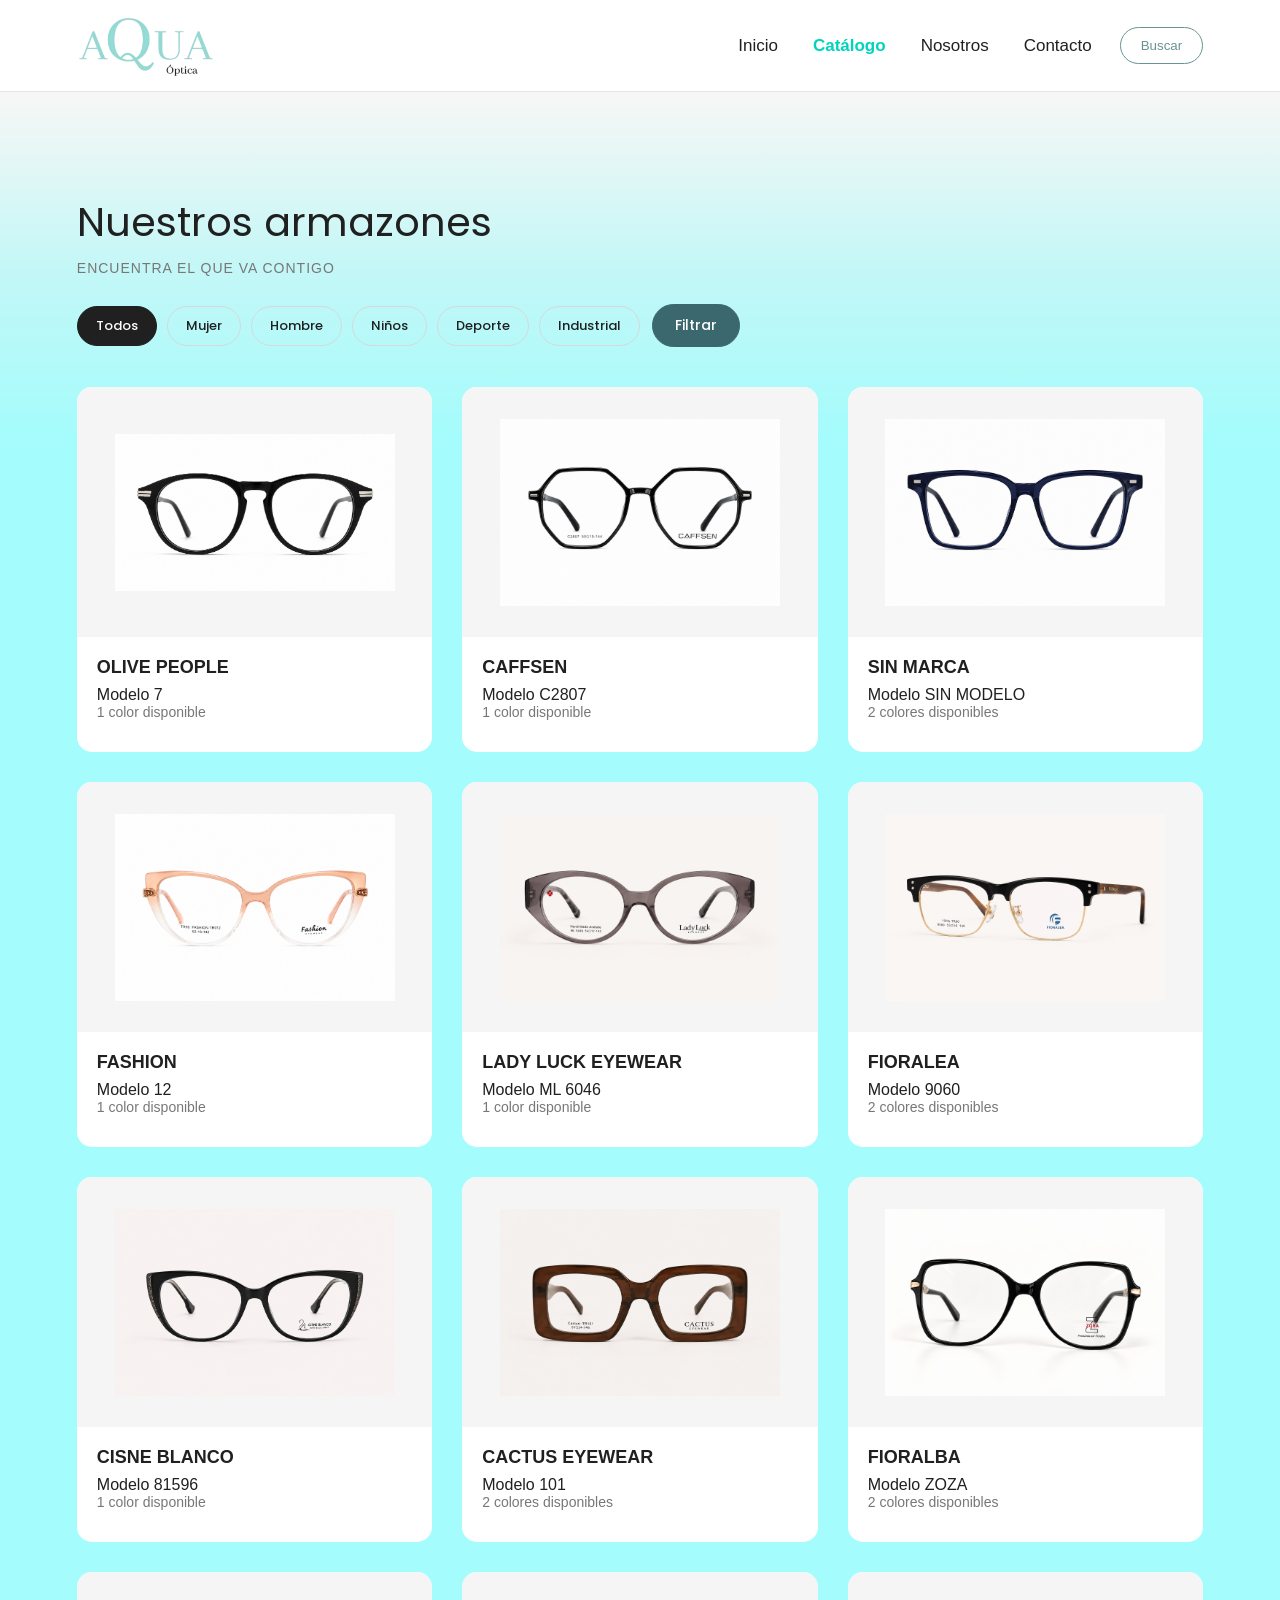
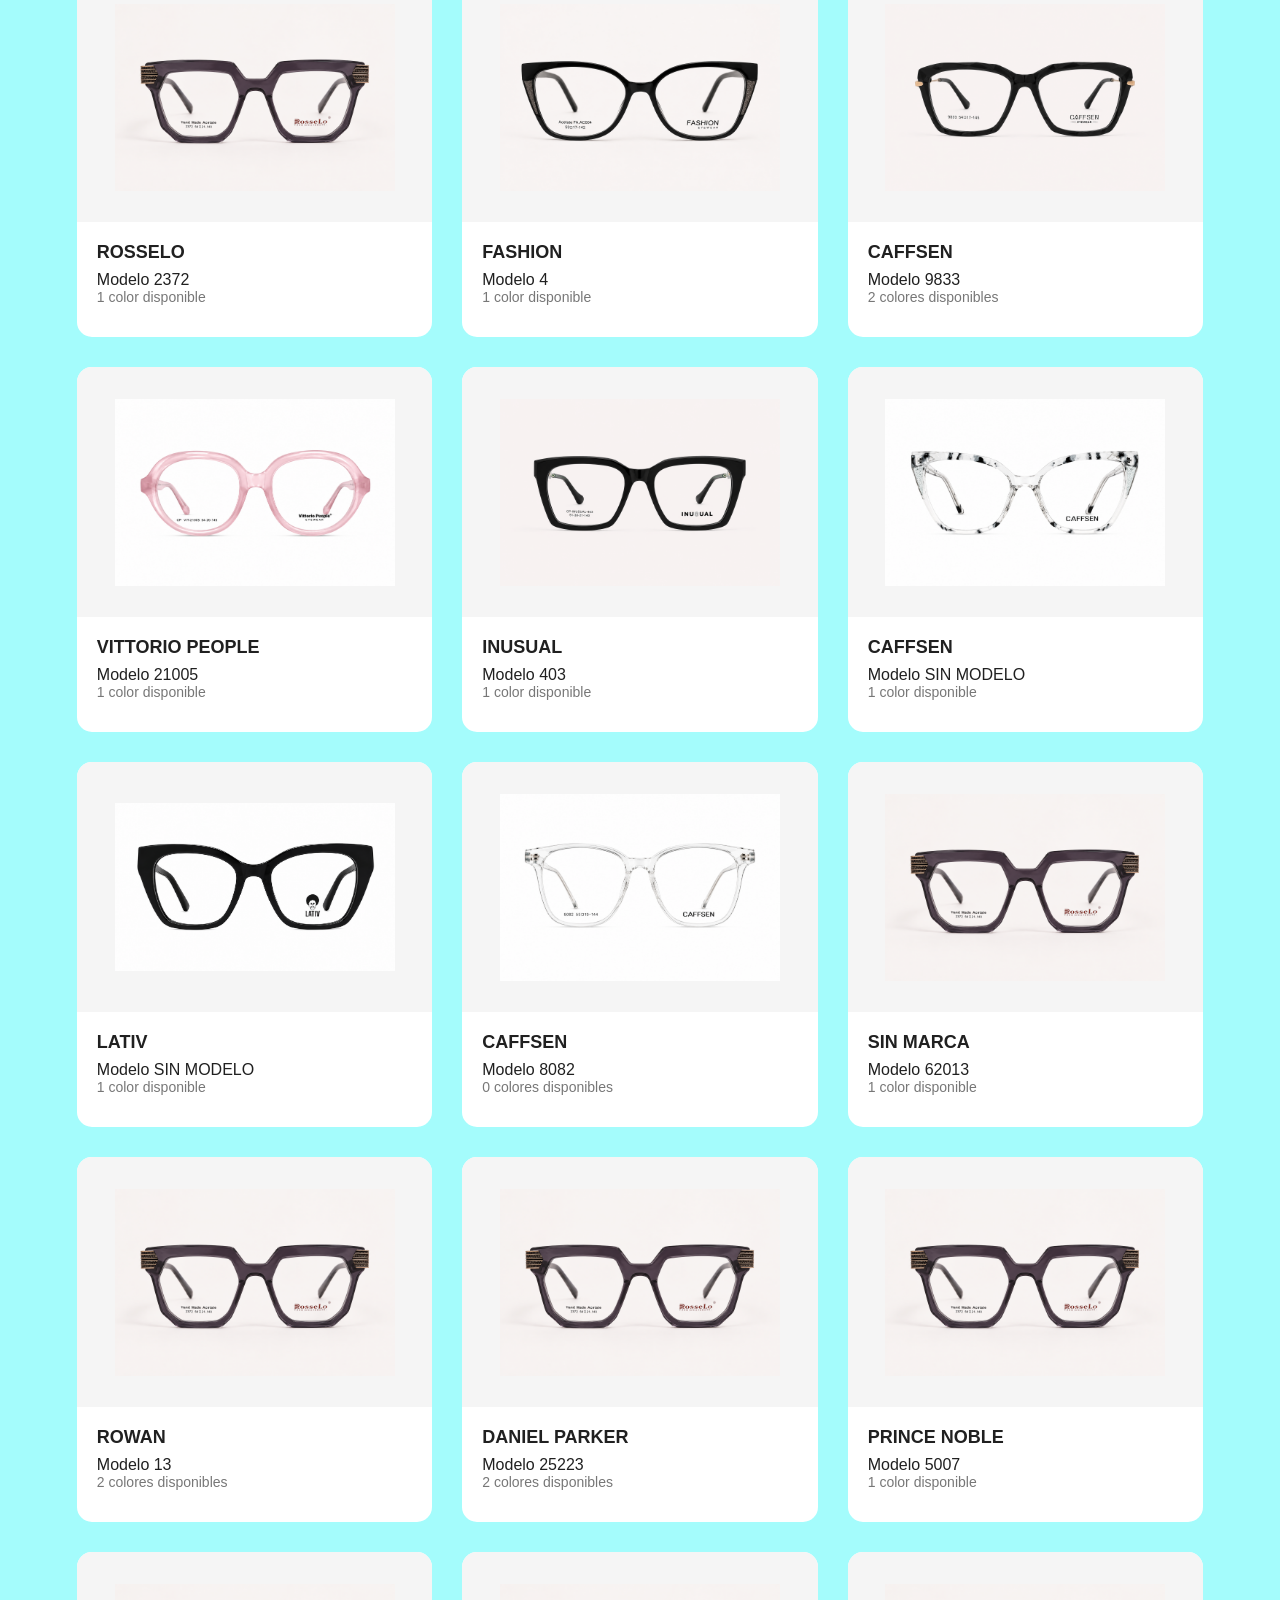
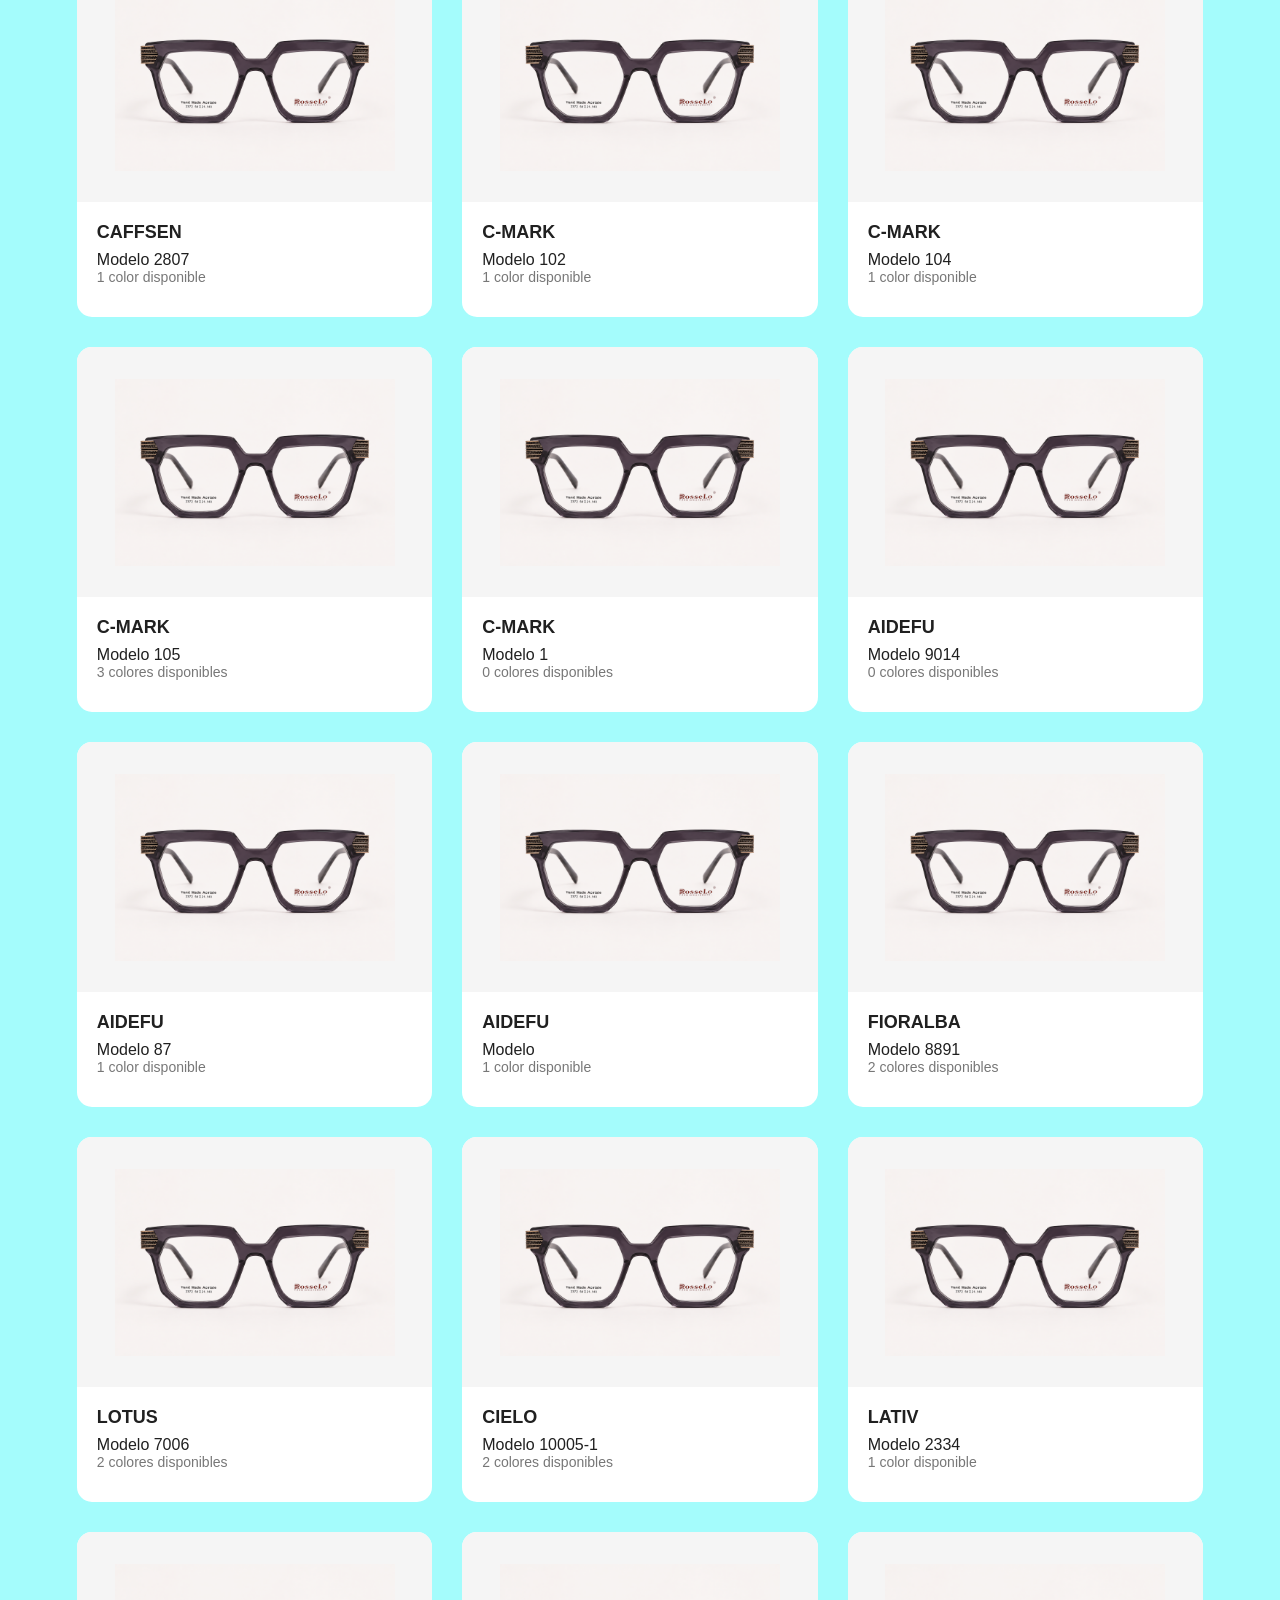
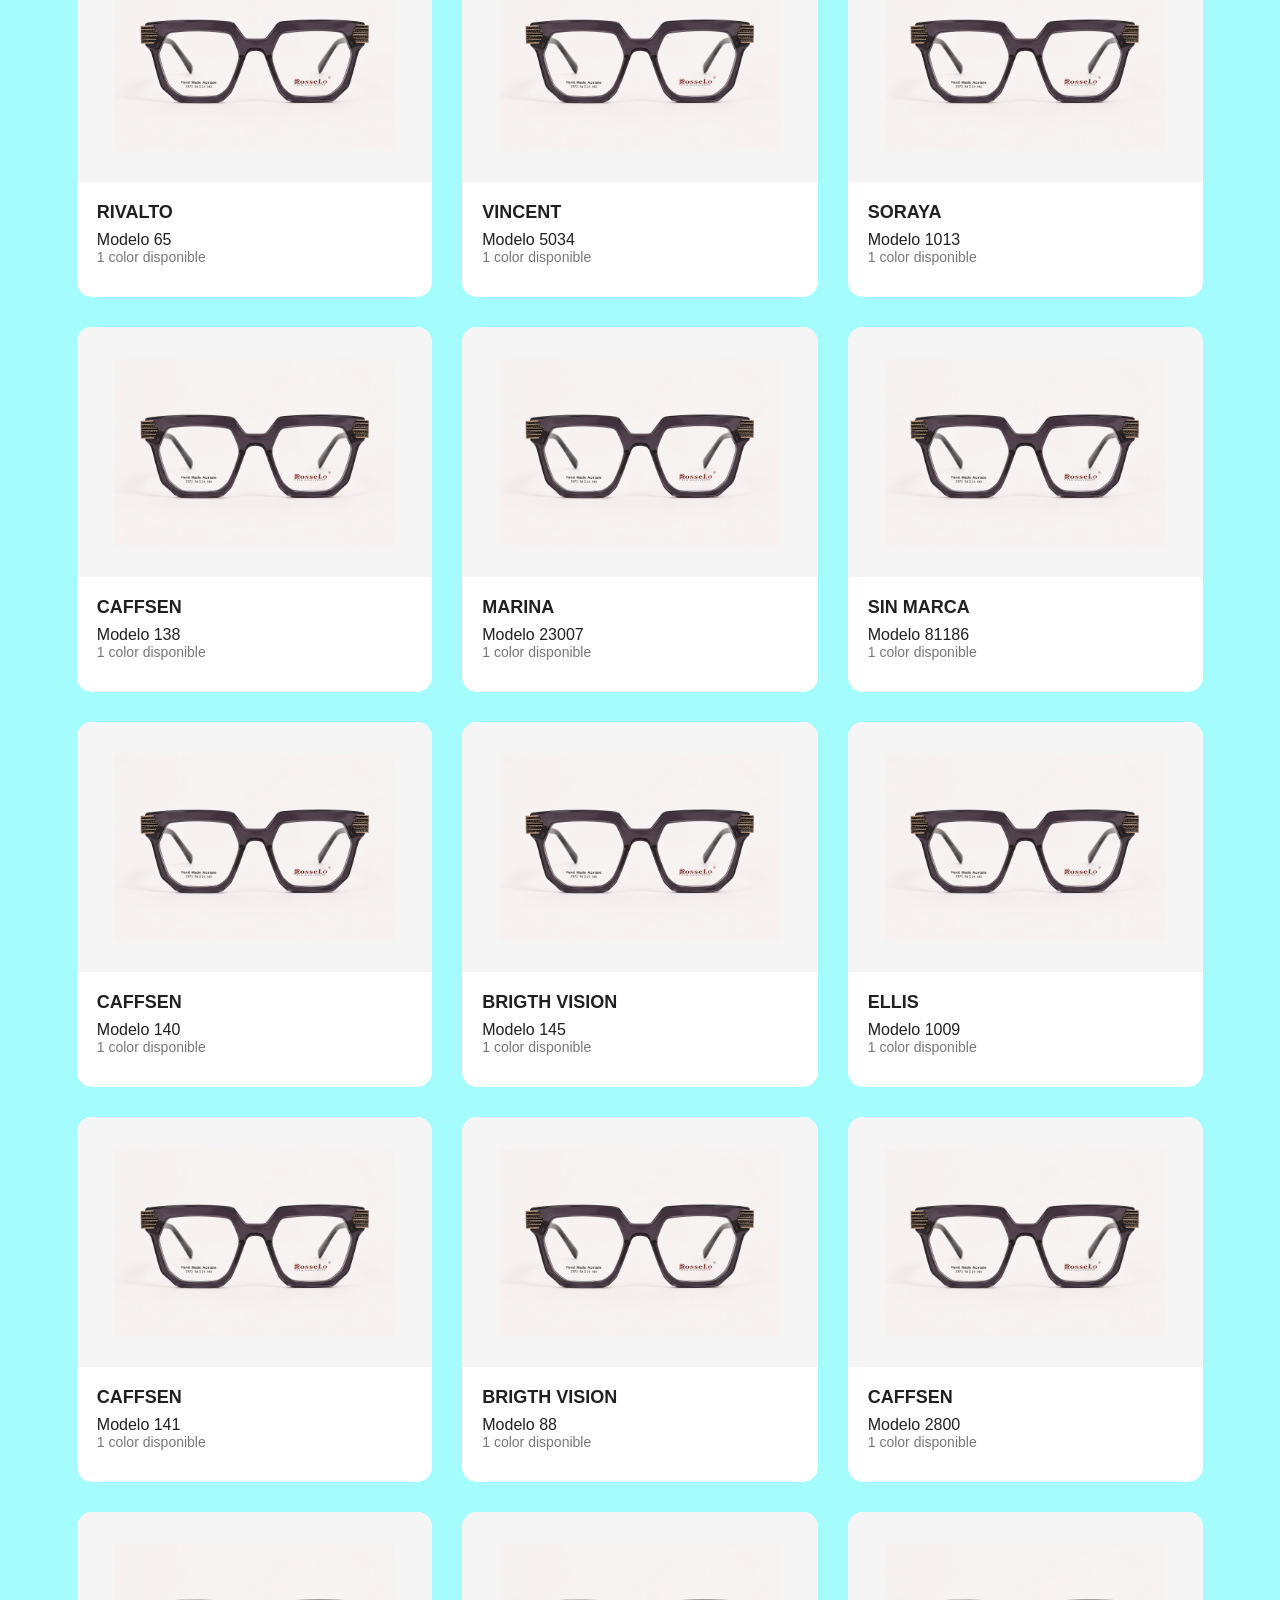
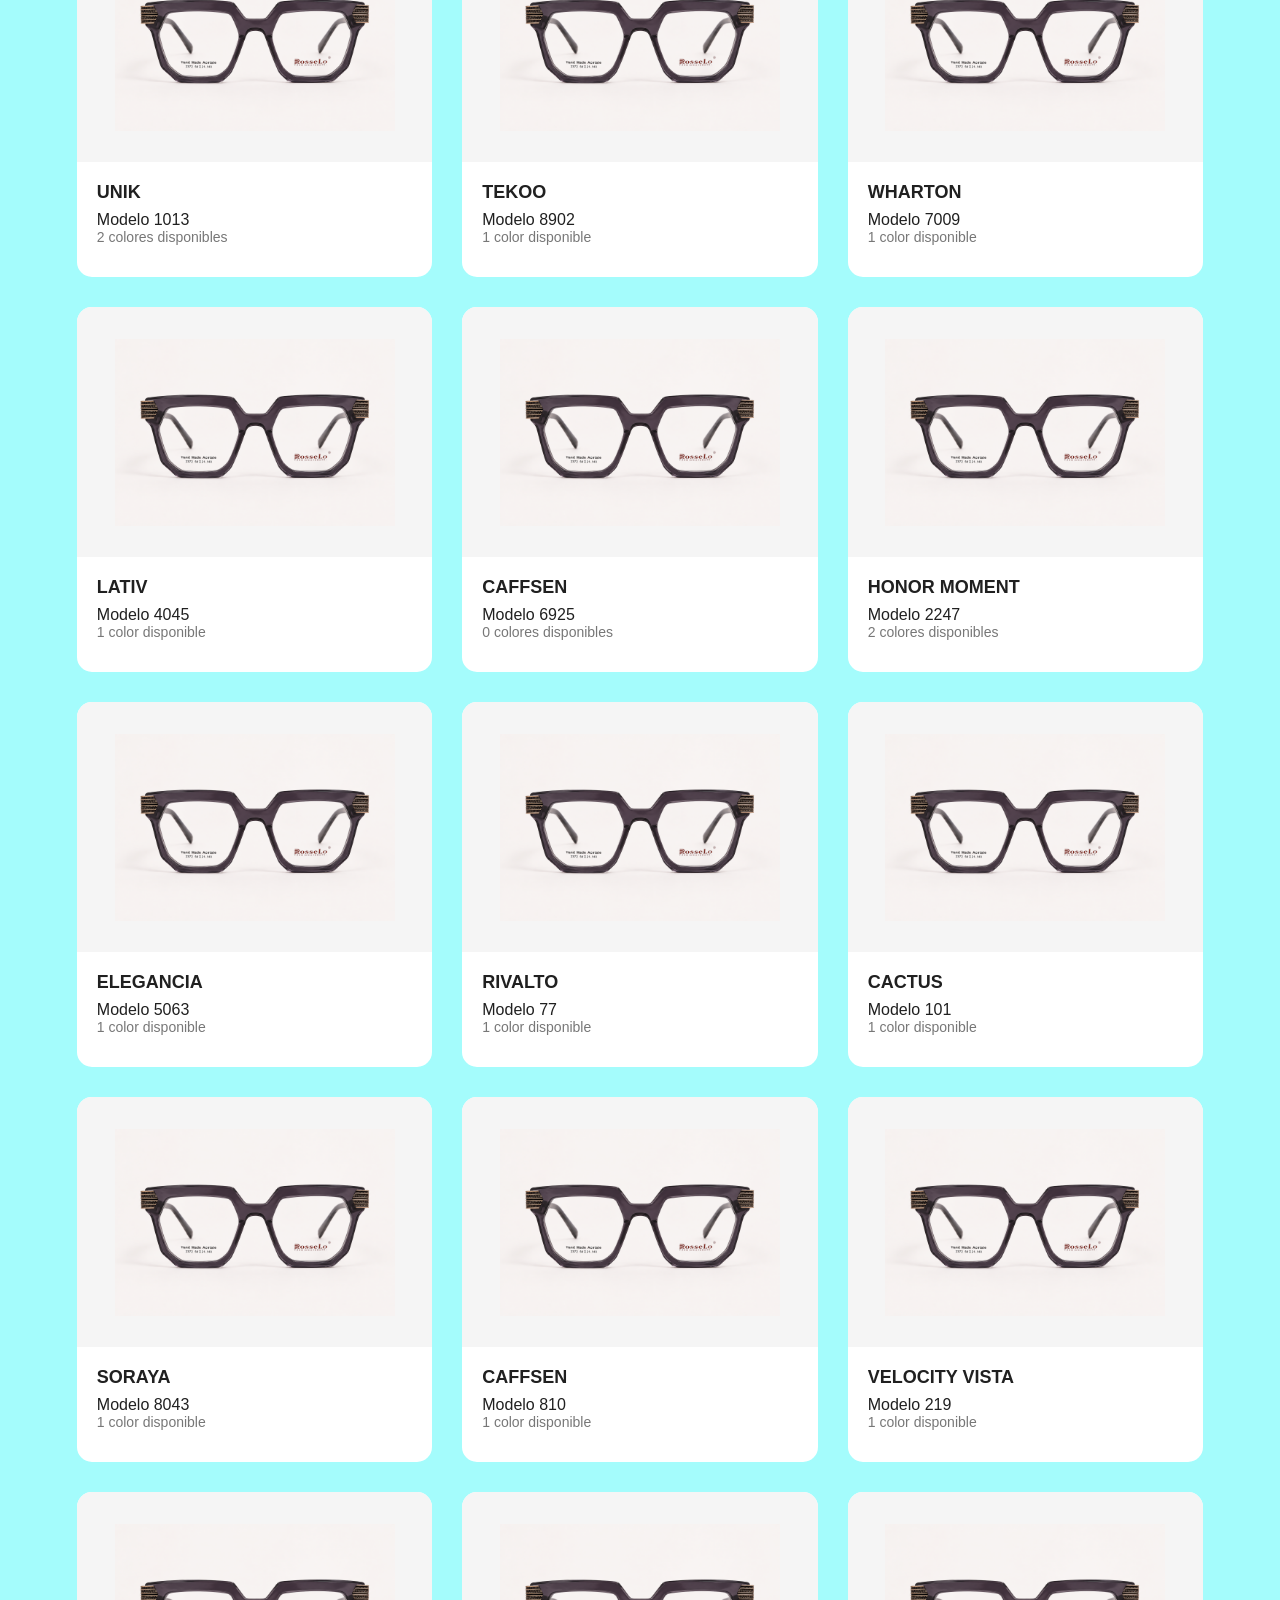
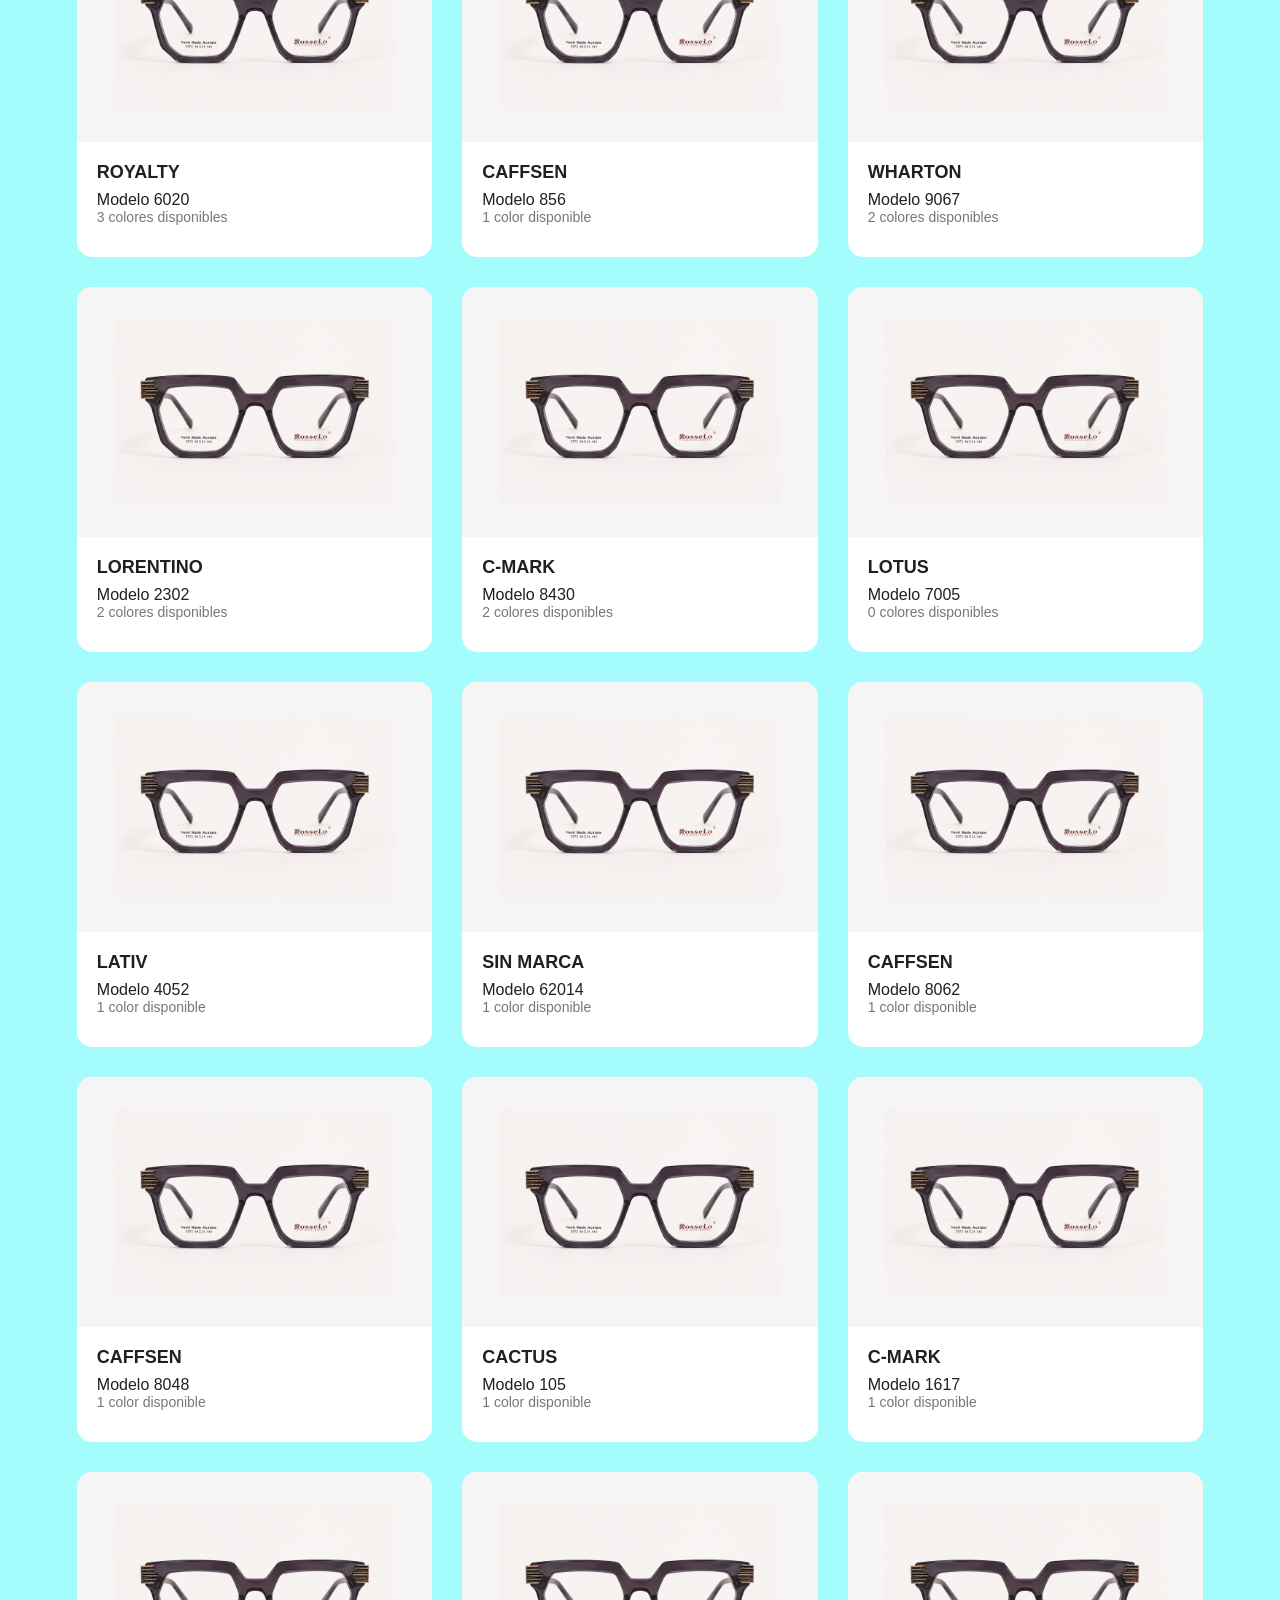
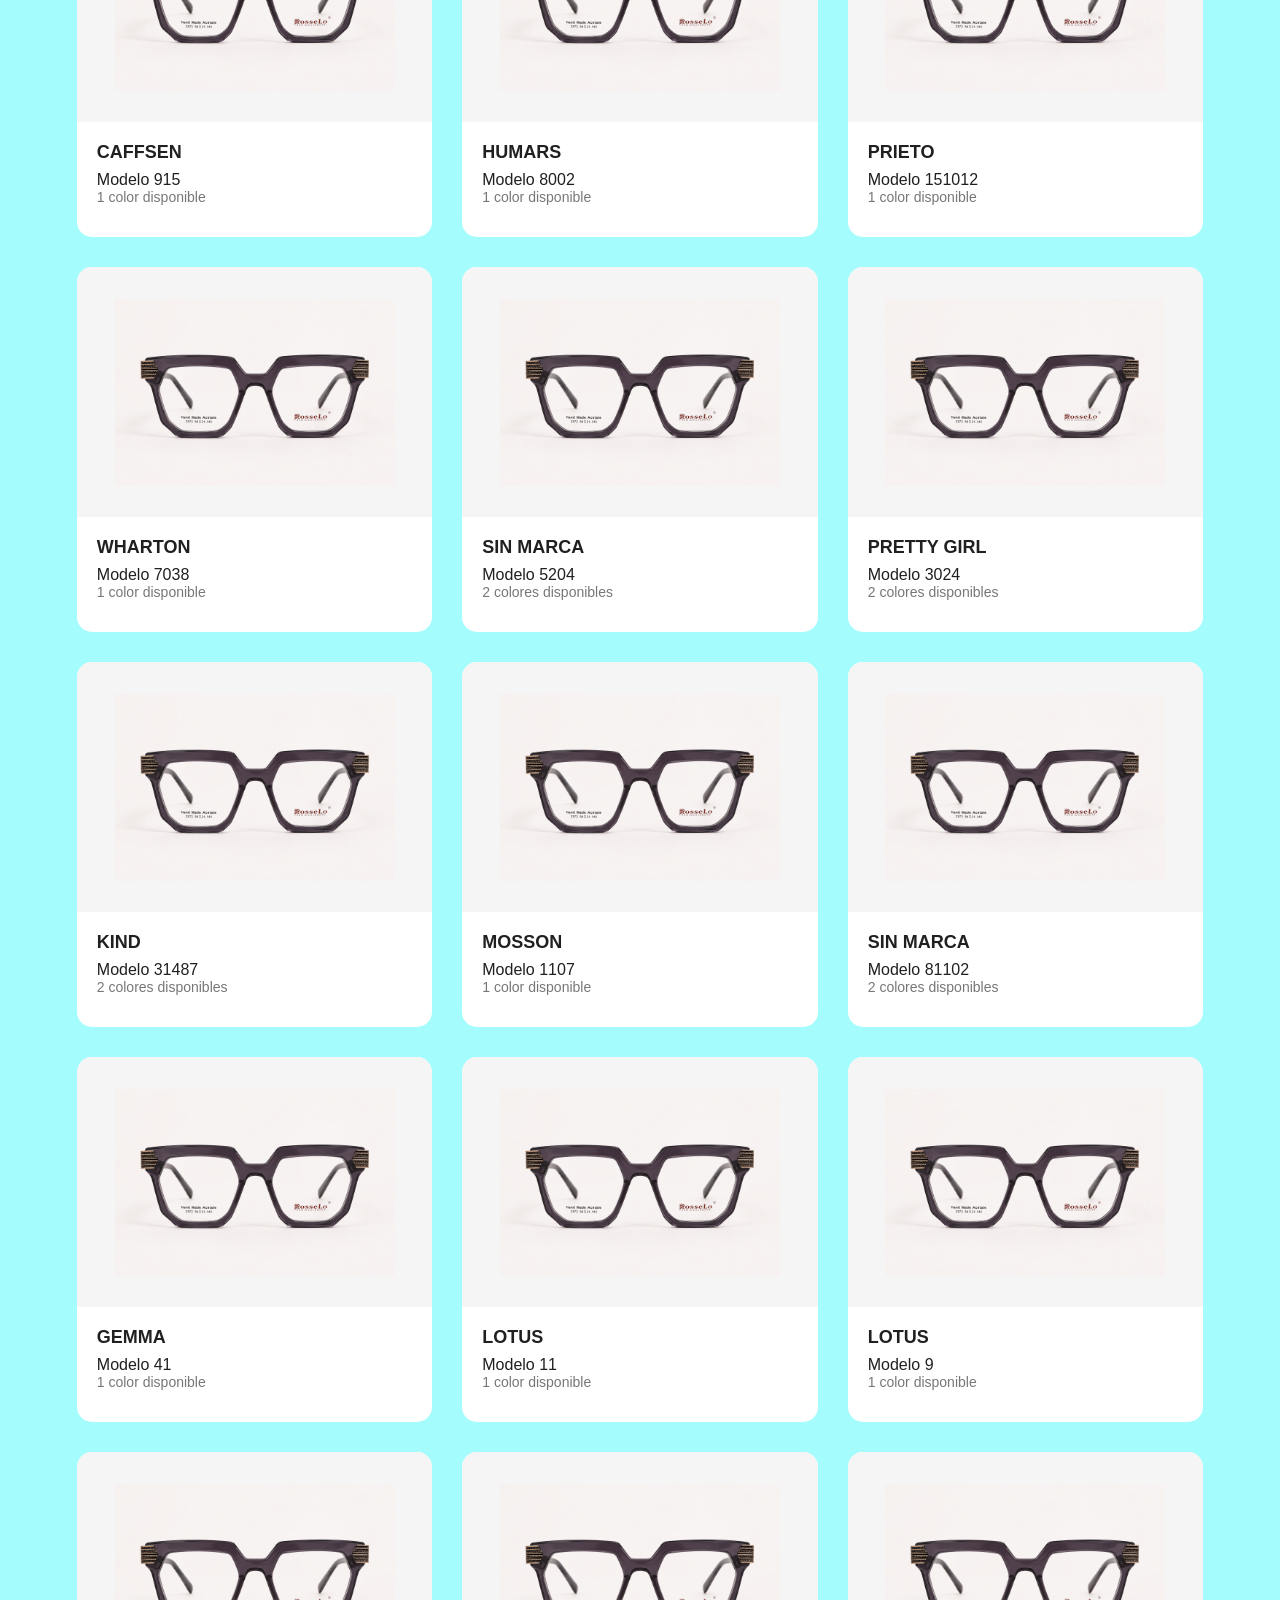
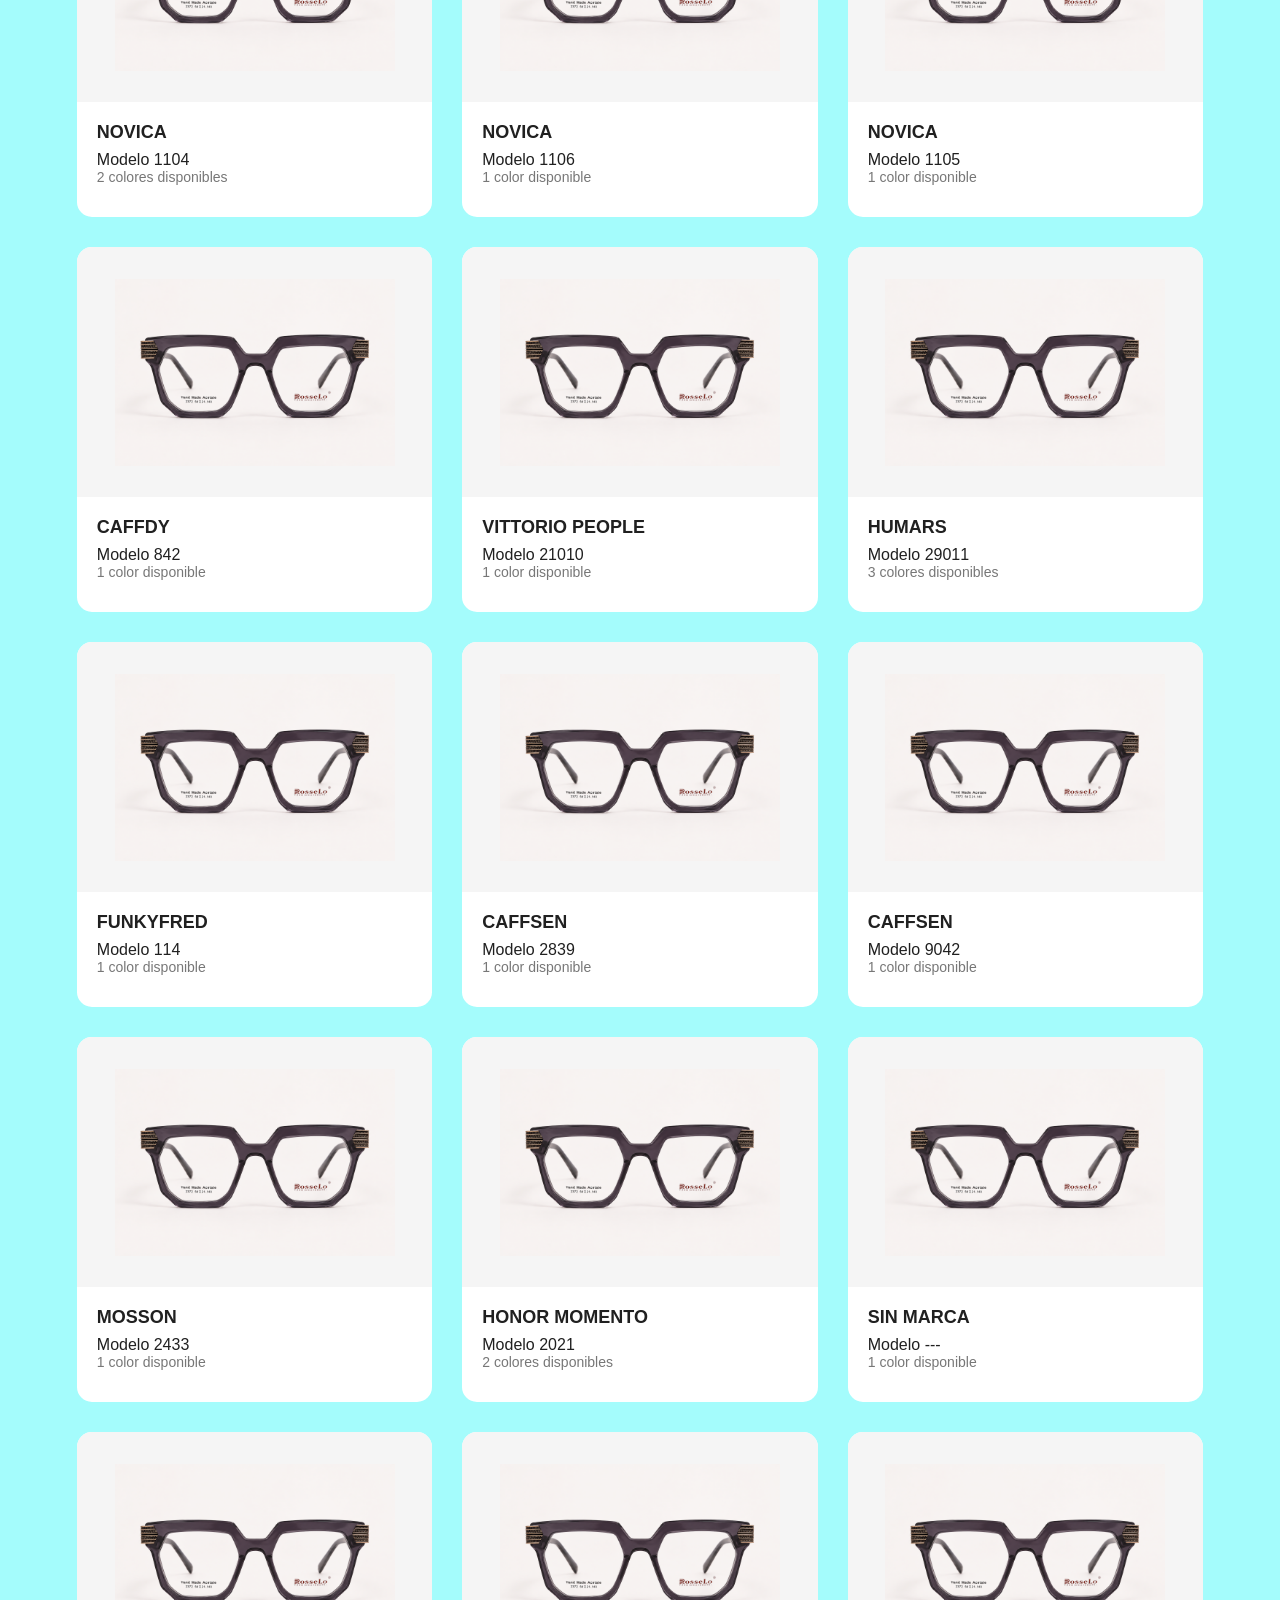
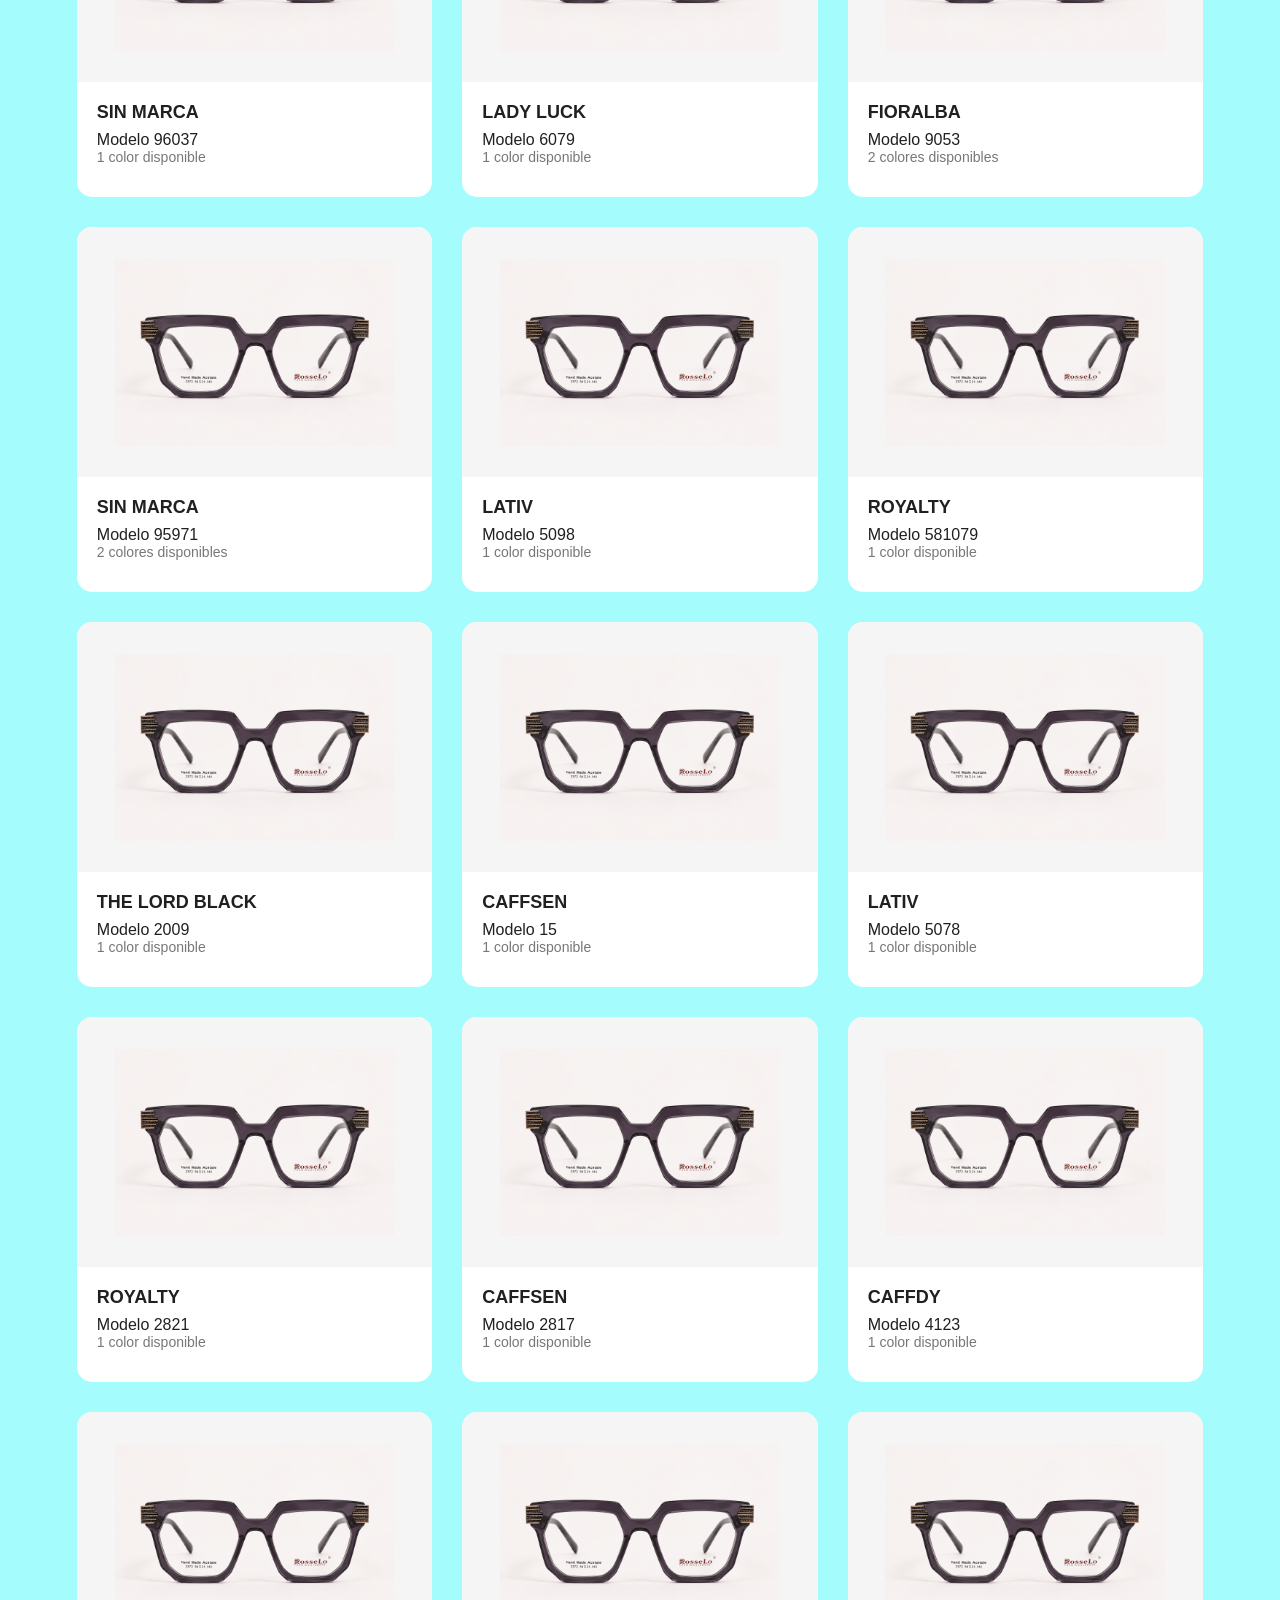
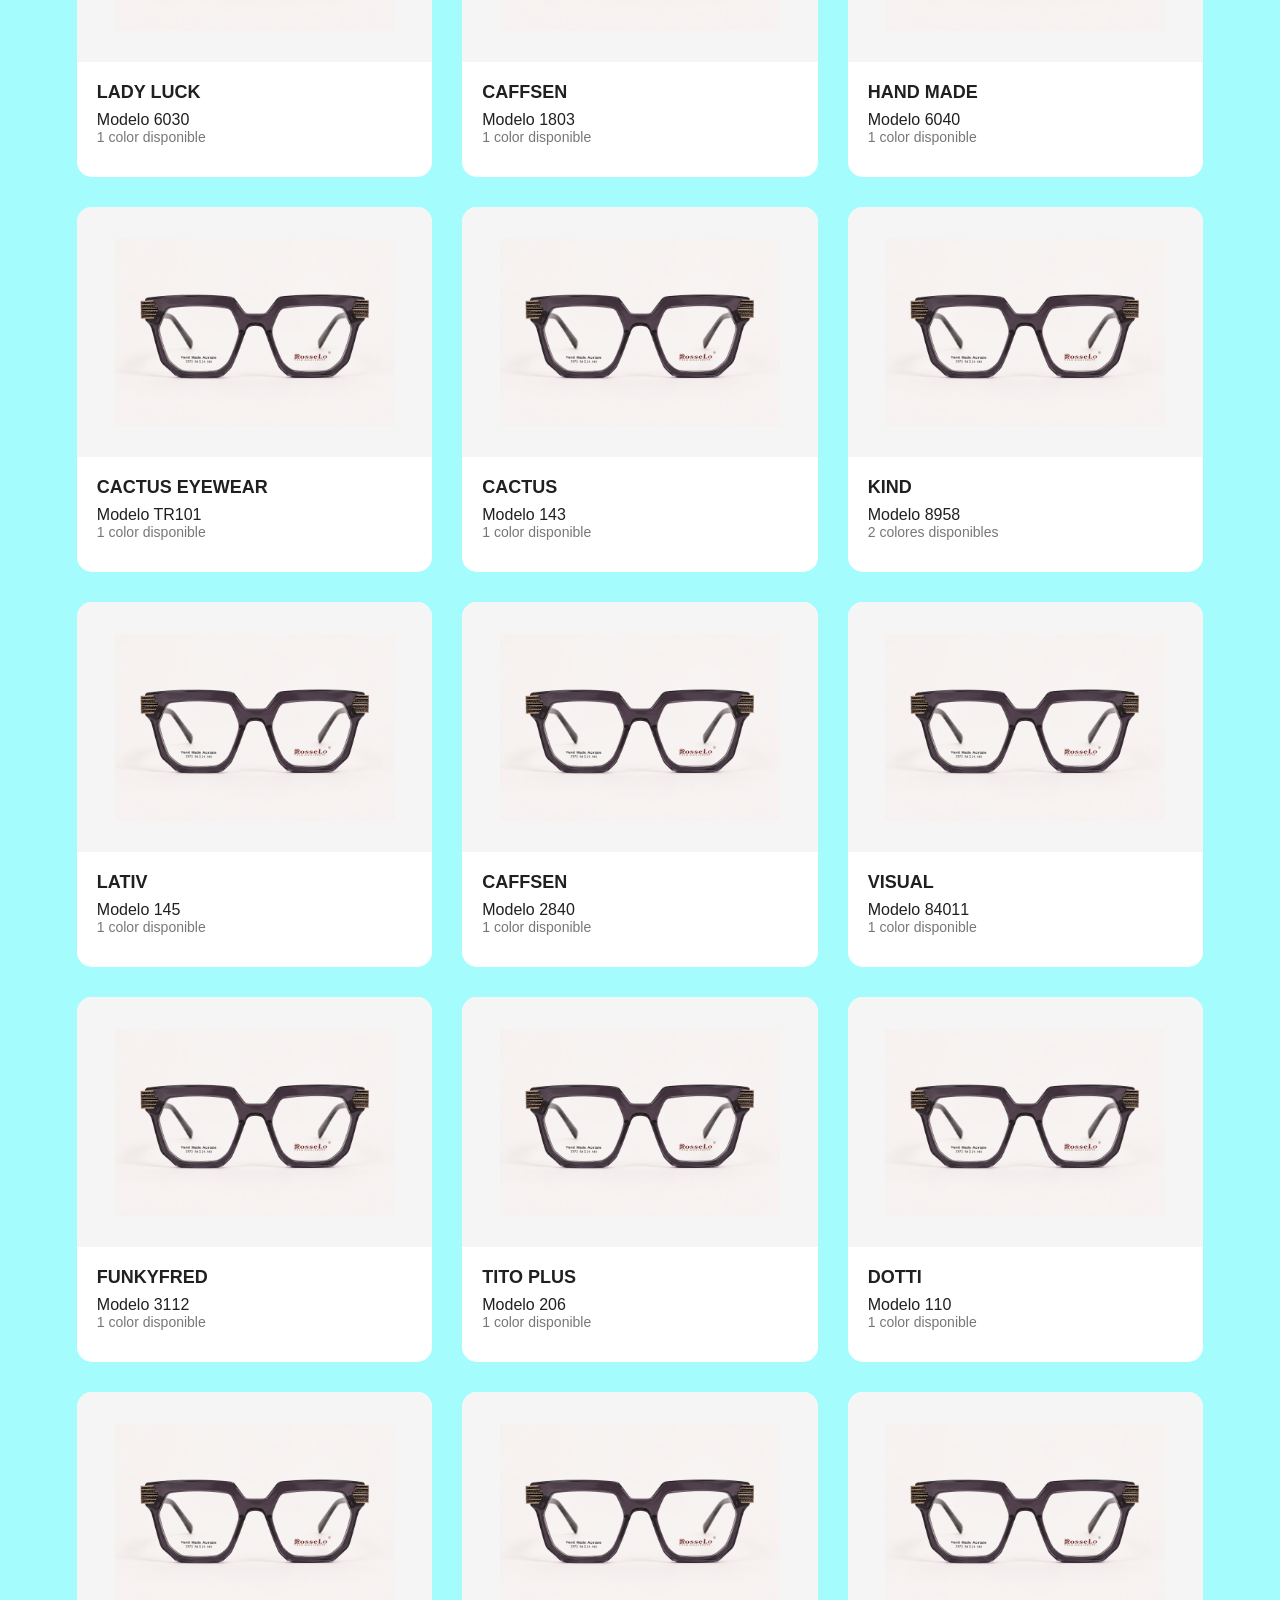
==== catalogo.html @ 6c9822d2 "Mejoras responsive del catálogo" ====
<!DOCTYPE html>
<html lang="es">

<head>
    <meta charset="UTF-8">
    <meta name="viewport" content="width=device-width, initial-scale=1.0">

    <title>Óptica Aqua</title>

    <!-- TIPOGRAFÍA POPPINS -->
    <link rel="preconnect" href="https://fonts.googleapis.com">
    <link rel="preconnect" href="https://fonts.gstatic.com" crossorigin>

    <link
        href="https://fonts.googleapis.com/css2?family=Poppins:wght@400;500;600;700&display=swap"
        rel="stylesheet"
    >

    <!-- ESTILOS -->
    <link rel="stylesheet" href="style.css/style.css">

</head>

<button id="volver-arriba" class="volver-arriba" aria-label="Volver arriba">
    <span class="flecha-chunky"></span>
</button>

<body data-pagina="catálogo">


    <!-- =========================
         ENCABEZADO
         ========================= -->

    <header class="encabezado">

        <div class="logo">
            <img src="imagenes/Aqua Logo.png" alt="Óptica Aqua">
        </div>

<nav class="menu">
    <a href="index.html">Inicio</a>
  <a href="catalogo.html" class="activo">Catálogo</a>
    <a href="index.html#nosotros">Nosotros</a>
    <a href="index.html#contacto">Contacto</a>
</nav>

        <div class="acciones">
            <button id="abrir-filtros">
                Buscar
            </button>
        </div>

    </header>


    <!-- =========================
         PANEL DE BÚSQUEDA
         ========================= -->

    <div class="panel-filtros" id="panel-filtros">

        <div class="filtros-contenido">

            <div class="filtros-encabezado">

                <h2>
                    Encuentra tus armazones
                </h2>

                <button id="cerrar-filtros">
                    ×
                </button>

            </div>


            <!-- BUSCADOR -->

            <input
                type="text"
                id="buscar-modelo"
                placeholder="Buscar marca, modelo o característica..."
            >


            <div class="filtros-opciones">


                <!-- MARCA -->

                <select id="filtro-marca">

                    <option value="">
                        Todas las marcas
                    </option>

                </select>


                <!-- MATERIAL -->

                <select id="filtro-material">

                    <option value="">
                        Todos los materiales
                    </option>

                    <option value="PASTA">
                        Pasta
                    </option>

                    <option value="METALICO">
                        Metálico
                    </option>

                    <option value="TITANIO">
                        Titanio
                    </option>

                </select>


                <!-- COLOR -->

                <select id="filtro-color">

                    <option value="">
                        Todos los colores
                    </option>

                    <option value="NEGRO">Negro</option>
                    <option value="CAREY">Carey</option>
                    <option value="TRANSPARENTE">Transparente</option>
                    <option value="VINO">Vino</option>
                    <option value="ROJO">Rojo</option>
                    <option value="AZUL">Azul</option>
                    <option value="DORADO">Dorado</option>
                    <option value="GRIS">Gris</option>
                    <option value="VERDE">Verde</option>
                    <option value="MORADO">Morado</option>
                    <option value="CAFE">Café</option>
                    <option value="PLATA">Plata</option>
                    <option value="NARANJA">Naranja</option>
                    <option value="BLANCO">Blanco</option>

                </select>


                <!-- PRECIO -->

                <select id="filtro-precio">

                    <option value="">
                        Cualquier precio
                    </option>

                    <option value="500">
                        Hasta $500
                    </option>

                    <option value="800">
                        Hasta $800
                    </option>

                    <option value="1000">
                        Hasta $1,000
                    </option>

                    <option value="1500">
                        Hasta $1,500
                    </option>

                    <option value="2000">
                        Hasta $2,000
                    </option>

                </select>

            </div>

<button id="aplicar-filtros">
    Ver resultados
</button>
            <button id="limpiar-filtros">
                Limpiar filtros
            </button>

        </div>

    </div>


    <!-- =========================
         CONTENIDO PRINCIPAL
         ========================= -->

    <main>

        <!-- =========================
             CATÁLOGO
             ========================= -->

        <section
            id="catalogo"
            class="seccion-catalogo"
        >

            <div class="cabecera-catalogo">

    <div class="titulo-seccion">

        <h2>
            Nuestros armazones
        </h2>

        <p class="subtitulo">
            ENCUENTRA EL QUE VA CONTIGO
        </p>

    </div>

</div>

<div class="barra-catalogo">

    <div class="categorias-catalogo">

        <button class="categoria activa" data-categoria="TODOS">Todos</button>
        <button class="categoria" data-categoria="MUJER">Mujer</button>
        <button class="categoria" data-categoria="HOMBRE">Hombre</button>
        <button class="categoria" data-categoria="NIÑOS">Niños</button>
        <button class="categoria" data-categoria="DEPORTE">Deporte</button>
        <button class="categoria" data-categoria="INDUSTRIAL">Industrial</button>

    </div>

    <button id="abrir-filtros-catalogo">
        Filtrar
    </button>

</div>


            <!--
                JavaScript coloca aquí
                automáticamente las tarjetas.
            -->

            <div class="productos"></div>


        </section>


    </main>


    <!-- =========================
         PIE DE PÁGINA
         ========================= -->

    <footer id="contacto">

        <p>
            Óptica AQUA
        </p>

        <p>
            Encuentra tu estilo. Ve diferente.
        </p>

    </footer>


    <!-- JAVASCRIPT -->

<<script src="script.js/inventario.js"></script>
<script src="script.js/script.js"></script>

</body>

</html>
---- style.css/style.css ----
/* CONFIGURACIÓN GENERAL */

* {
    margin: 0;
    padding: 0;
    box-sizing: border-box;
}

body {
    font-family: Arial, sans-serif;
    background-color: #f7f7f5;
    color: #202020;
}


/* ENCABEZADO */

.encabezado {
    display: flex;
    justify-content: space-between;
    align-items: center;
    padding: 14px 6%;
    background-color: white;
    border-bottom: 1px solid #e5e5e5;

    position: sticky;
    top: 0;
    z-index: 1000;
    width: 100%;
}

.logo {
    font-size: 22px;
    font-weight: bold;
    letter-spacing: 2px;
}

.logo span {
    font-weight: normal;
}

.menu {
    display: flex;
    gap: 35px;
}

.menu a {
    text-decoration: none;
    color: #202020;
   font-size: 17px;
}

/* HEADER DE CATÁLOGO */

body[data-pagina="catálogo"] .menu {
    margin-left: auto;
}

body[data-pagina="catálogo"] .acciones {
    margin-left: 28px;
}
/* Cuando pasas el cursor */
.menu a:hover {
    color: #00d4bb;
    font-weight: bold;
}
.menu a.activo {
    color: #00d4bb;
    font-weight: 600;
}

.acciones button {
    background: none;
    border: 1px solid #6a9492;
    color: #6a9492;
    padding: 10px 20px;
    cursor: pointer;
    border-radius: 50px;
}


/* PORTADA */

.hero {
    display: grid;
    grid-template-columns: 380px minmax(0, 1fr);
    align-items: center;
    gap: 50px;

    width: 100%;
    max-width: 1400px;
    margin: 0 auto;
    padding: 60px 6%;
}

.hero-texto {
    width: 100%;
}

.subtitulo {
    font-size: 14px;
    letter-spacing: 1px;
    margin-bottom: 0;
    color: #777;
}

.hero h1 {
    font-family: 'Poppins', sans-serif;
    font-size: 52px;
    line-height: 1.05;
    font-weight: 600;
    margin-bottom: 25px;
}
.titulo-marino {
    color: #101a20;
}

.titulo-azul {
    color: #00b69e;
}

.hero p {
    font-size: 16px;
    line-height: 1.6;
    color: #666;
    margin-bottom: 30px;
}

.boton {
    display: inline-block;
    padding: 15px 30px;
    background-color: #202020;
    color: white;
    text-decoration: none;
    font-size: 14px;
    border-radius: 50px;

    transition: transform 0.25s ease, box-shadow 0.25s ease;
}
.boton:hover {
    transform: translateY(-4px);
    box-shadow: 0 8px 18px rgba(0, 0, 0, 0.15);
}


/* IMAGEN DE PORTADA */

.hero-imagen {
    width: 100%;
    height: 420px;
    overflow: hidden;
}

.hero-imagen img {
    width: 100%;
    height: 100%;
    display: block;
    object-fit: cover;
    object-position: center;
}

  /* CATÁLOGO */

.titulo-seccion {
    margin-bottom: 28px;
}

.titulo-seccion h2 {
    font-size: 40px;
    font-weight: 400;
    margin-bottom: 8px;
    font-family: 'Poppins', sans-serif;
}

.productos {
    display: grid;
    grid-template-columns: repeat(3, 1fr);
    gap: 30px;
    margin-top: 40px;
}

.tarjeta-producto {
    background-color: #ffffff;
    border-radius: 15px;
    overflow: hidden;
    transition: 0.3s ease;
    cursor: pointer;
}

.producto-imagen {
    background-color: #f5f5f5;
    padding: 30px;
    height: 250px;
    display: flex;
    align-items: center;
    justify-content: center;
}

.producto-imagen img {
    width: 100%;
    max-width: 280px;
    height: auto;
}

.producto-info {
    padding: 20px;
}

.producto-info h3 {
    margin: 0 0 8px;
    font-size: 18px;
}

.tipo {
    color: #777777;
    font-size: 14px;
    margin: 0 0 12px;
}

.precio {
    font-size: 17px;
    font-weight: bold;
    margin: 0;
}

.tarjeta-producto:hover {
    transform: translateY(-6px);
    box-shadow: 0 12px 30px rgba(0, 0, 0, 0.10);
}
.hero {
    /* todo lo que ya tienes aquí */
    position: relative;
}

/* CATÁLOGO DENTRO DE INICIO */
body[data-pagina="inicio"] .seccion-catalogo {
    padding: 100px 6%;

    background: linear-gradient(
        to bottom,
        #f7f7f5 0%,
        #c3f7f7 8%,
        #9cf3f3 18%,
        #9cf3f3 78%,
        #d8f8f5 92%,
        #f7f7f5 100%
    );
}


/* PÁGINA COMPLETA DE CATÁLOGO */
body[data-pagina="catálogo"] .seccion-catalogo {
    padding: 100px 6%;

    background: linear-gradient(
        to bottom,
        #f7f7f5 0px,
        #c3f7f7 180px,
        #a4fcfc 350px,
        #a4fcfc 100%
    );
}


/* PIE DE PÁGINA */

footer {
    padding: 50px 6%;
    background-color: #202020;
    color: white;
}

.logo img {
    width: 140px;
    height: auto;
    display: block;
}


/* =========================
   VERSIÓN CELULAR
   ========================= */

@media (max-width: 768px) {

    .encabezado {
    padding: 10px 5% 14px;
    flex-wrap: wrap;
    gap: 10px;
}

   .logo img {
    width: 100px;
}

    .menu {
    order: 3;
    width: 100%;
    justify-content: center;
    gap: 16px;
    margin-top: -6px;
}

    .menu a {
        font-size: 13px;
    }

    .hero {
        grid-template-columns: 1fr;
        padding: 50px 6%;
        gap: 35px;
    }

    .hero-texto {
        width: 100%;
    }

    .hero h1 {
        font-size: 40px;
    }

    .hero p {
        font-size: 16px;
    }

    .hero-imagen {
        height: 300px;
    }

   .seccion-catalogo {
    padding: 40px 6% 60px;
}

    .titulo-seccion {
        margin-bottom: 30px;
    }

    .titulo-seccion h2 {
        font-size: 32px;
    }

    .productos {
    grid-template-columns: repeat(2, minmax(0, 1fr));
    gap: 12px;
}

   .producto-imagen {
    height: 180px;
    padding: 15px;
}

    footer {
        padding: 40px 6%;
    }
    /* BARRA DE CATEGORÍAS - MÓVIL */

.barra-catalogo {
    width: 100%;
    overflow-x: auto;
    display: flex;
    flex-wrap: nowrap;
    gap: 10px;

    padding-bottom: 8px;

    /* Oculta la barra de scroll */
    scrollbar-width: none;
}

.barra-catalogo::-webkit-scrollbar {
    display: none;
}

.barra-catalogo .categorias-catalogo {
    display: flex;
    flex-wrap: nowrap;
    width: max-content;
    flex-shrink: 0;
    gap: 10px;
}

.barra-catalogo .categoria,
#abrir-filtros-catalogo {
    flex-shrink: 0;
    white-space: nowrap;
}
#abrir-filtros-catalogo {
    width: auto;
    min-width: max-content;
    flex: 0 0 auto;

    padding: 10px 22px;
}
.barra-catalogo .categoria {
    width: auto;
    flex: 0 0 auto;
}
#abrir-filtros-catalogo {
    width: auto;
    min-width: max-content;
    flex: 0 0 auto;
    padding: 10px 22px;
}
}
/* =========================
   PANEL DE FILTROS
   ========================= */

.panel-filtros {
    position: fixed;
    top: 0;
    right: -100%;
    width: 420px;
    max-width: 100%;
    height: 100vh;
    background-color: #ffffff;
    z-index: 1000;
    padding: 40px;
    box-shadow: -10px 0 30px rgba(0, 0, 0, 0.12);

    transition: right 0.35s ease;
}

/* Cuando el panel está abierto */

.panel-filtros.activo {
    right: 0;
}

.filtros-contenido {
    width: 100%;
}

.filtros-encabezado {
    display: flex;
    justify-content: space-between;
    align-items: center;
    margin-bottom: 35px;
}

.filtros-encabezado h2 {
    font-family: 'Poppins', sans-serif;
    font-size: 24px;
    font-weight: 600;
}

#cerrar-filtros {
    background: none;
    border: none;
    font-size: 30px;
    cursor: pointer;
}

#buscar-modelo {
    width: 100%;
    padding: 14px;
    border: 1px solid #dddddd;
    font-family: 'Poppins', sans-serif;
    margin-bottom: 20px;
}

.filtros-opciones {
    display: flex;
    flex-direction: column;
    gap: 15px;
}

.filtros-opciones select {
    width: 100%;
    padding: 14px;
    border: 1px solid #dddddd;
    background-color: white;
    font-family: 'Poppins', sans-serif;
    cursor: pointer;
}

#limpiar-filtros {
    width: 100%;
    margin-top: 25px;
    padding: 14px;
    background-color: #202020;
    color: white;
    border: none;
    font-family: 'Poppins', sans-serif;
    cursor: pointer;
}


/* CELULAR */

@media (max-width: 768px) {

    .panel-filtros {
        width: 100%;
        padding: 30px 6%;
    }

}
/* =========================================
   MODAL / FICHA DEL PRODUCTO
   ========================================= */

.modal-producto {
    position: fixed;
    inset: 0;
    background: rgba(0, 0, 0, 0.45);

    display: flex;
    align-items: center;
    justify-content: center;

    padding: 30px;

    z-index: 2000;

    opacity: 0;
    visibility: hidden;
    pointer-events: none;

    transition:
        opacity 0.3s ease,
        visibility 0.3s ease;
}


/* MODAL ABIERTO */

.modal-producto.activo {
    opacity: 1;
    visibility: visible;
    pointer-events: auto;
}


/* CAJA BLANCA */

.modal-contenido {
    position: relative;

    width: min(950px, 100%);
    max-height: 90vh;

    background: white;
    border-radius: 18px;

    padding: 45px;

    overflow-y: auto;

    transform: translateY(20px) scale(0.98);

    transition: transform 0.3s ease;
}


.modal-producto.activo .modal-contenido {
    transform: translateY(0) scale(1);
}


/* BOTÓN CERRAR */

.cerrar-modal {
    position: absolute;

    top: 18px;
    right: 22px;

    background: transparent;
    border: none;

    font-family: 'Poppins', sans-serif;
    font-size: 32px;

    cursor: pointer;

    z-index: 5;
}


/* INTERIOR */

.modal-interior {
    display: grid;
    grid-template-columns: 1.1fr 1fr;

    gap: 50px;
    align-items: center;
}


/* IMAGEN */

.modal-imagen {
    width: 100%;
    min-height: 420px;

    background: #f5f5f5;
    border-radius: 14px;

    display: flex;
    align-items: center;
    justify-content: center;

    overflow: hidden;
}


.modal-imagen img {
    display: block;

    width: 100%;
    height: 420px;

    object-fit: contain;

    padding: 25px;
}


/* INFORMACIÓN */

.modal-datos h2 {
    font-family: 'Poppins', sans-serif;

    font-size: 32px;
    font-weight: 600;

    margin: 5px 0 15px;
}


.modal-datos p {
    font-family: 'Poppins', sans-serif;
}


/* VARIANTES / COLORES */

.variantes-modal {
    display: flex;
    flex-wrap: wrap;

    gap: 10px;

    margin: 25px 0;
}


.boton-variante {
    padding: 10px 16px;

    background: white;

    border: 1px solid #d7d7d7;
    border-radius: 30px;

    font-family: 'Poppins', sans-serif;
    font-size: 13px;

    cursor: pointer;

    transition: 0.2s ease;
}


.boton-variante:hover {
    border-color: #00d4bb;

    transform: translateY(-2px);
}


/* DETALLE DE LA VARIANTE */

.detalle-variante {
    margin-top: 20px;

    padding-top: 20px;

    border-top: 1px solid #eeeeee;
}


.detalle-variante p {
    margin: 7px 0;
}


/* INDICAR QUE LAS TARJETAS SE PUEDEN ABRIR */

.tarjeta-producto {
    cursor: pointer;
}


/* =========================================
   MODAL EN CELULAR
   ========================================= */

@media (max-width: 768px) {

    .modal-producto {
        padding: 15px;
    }

    .modal-contenido {
        padding: 50px 22px 30px;
        max-height: 92vh;
    }

    .modal-interior {
        grid-template-columns: 1fr;
        gap: 25px;
    }

    .modal-imagen {
        min-height: 260px;
    }

    .modal-imagen img {
        height: 260px;
    }

    .modal-datos h2 {
        font-size: 25px;
    }

}
/* COLOR / VARIANTE SELECCIONADA */

.boton-variante.activo {
    background-color: #202020;
    color: #ffffff;
    border-color: #202020;
}
/* BOTÓN VER RESULTADOS */

#aplicar-filtros {
    width: 100%;
    margin-top: 25px;
    padding: 14px;

    background-color: #00d4bb;
    color: #ffffff;

    border: none;

    font-family: 'Poppins', sans-serif;
    font-size: 15px;
    font-weight: 600;

    cursor: pointer;

    transition: transform 0.2s ease, box-shadow 0.2s ease;
}

#aplicar-filtros:hover {
    transform: translateY(-2px);
    box-shadow: 0 6px 15px rgba(0, 0, 0, 0.12);
}


/* AJUSTAR ESPACIO DE LIMPIAR FILTROS */

#limpiar-filtros {
    margin-top: 12px;
}
#aplicar-filtros,
#limpiar-filtros {
    border-radius: 50px;
}
/* =========================================
   CABECERA DEL CATÁLOGO + BOTÓN FILTRAR
   ========================================= */

.cabecera-catalogo {
    display: flex;
    justify-content: space-between;
    align-items: flex-end;
    gap: 30px;
}

#abrir-filtros-catalogo {
    margin: 0;
    flex-shrink: 0;

    padding: 10px 22px;

    background-color: #3b686f;
    color: white;

    border: 1px solid #3b686f;
    border-radius: 50px;

    font-family: 'Poppins', sans-serif;
    font-size: 14px;
    font-weight: 500;

    cursor: pointer;
    transition: 0.3s ease;
}

#abrir-filtros-catalogo:hover {
    background-color: #2f565c;
    border-color: #2f565c;
    transform: translateY(-2px);
}

@media (max-width: 768px) {

    .cabecera-catalogo {
        align-items: flex-start;
        flex-direction: column;
        gap: 15px;
    }

}
/* =========================================
   CATEGORÍAS DEL CATÁLOGO
   ========================================= */

.categorias-catalogo {
    display: flex;
    flex-wrap: wrap;
    gap: 10px;
    margin-bottom: 35px;
}

.categoria {
    padding: 9px 18px;

    background-color: transparent;
    color: #202020;

    border: 1px solid #d8d8d8;
    border-radius: 20px;

    font-family: 'Poppins', sans-serif;
    font-size: 13px;
    font-weight: 500;

    cursor: pointer;
    transition: all 0.2s ease;
}

.categoria:hover {
    border-color: #00d4bb;
    transform: translateY(-2px);
}

.categoria.activa {
    background-color: #202020;
    color: #ffffff;
    border-color: #202020;
}
.miniaturas-modal {
    display: flex;
    gap: 10px;
    margin-bottom: 25px;
    flex-wrap: wrap;
}

.miniaturas-modal img {
    width: 70px;
    height: 55px;
    object-fit: cover;

    background: #f5f5f5;

    border: 2px solid transparent;
    border-radius: 8px;

    padding: 4px;

    cursor: pointer;

    transition:
        border-color 0.2s ease,
        transform 0.2s ease;
}

.miniaturas-modal img:hover {
    transform: translateY(-2px);
}

.miniaturas-modal img.activa {
    border-color: #00d4bb;
}
.ver-todos {
    display: flex;
    justify-content: center;
    margin-top: 40px;
}

.ver-todos a {
    display: inline-block;
    padding: 12px 24px;
    border: 1px solid #202020;
    border-radius: 8px;
    color: #202020;
    text-decoration: none;
    font-family: 'Poppins', sans-serif;
    font-size: 14px;
    transition: 0.3s ease;
}

.ver-todos a:hover {
    background-color: #202020;
    color: white;
}
.volver-arriba {
    position: fixed;
    right: 28px;
    bottom: 28px;

    width: 58px;
    height: 58px;

    border: none;
    border-radius: 50%;

    background-color: #356c7a;

    cursor: pointer;
    z-index: 900;

    opacity: 0;
    visibility: hidden;
    transform: translateY(10px);

    transition: 0.3s ease;

    display: flex;
    align-items: center;
    justify-content: center;
}

/* Flecha chunky */
.flecha-chunky {
    position: relative;
    width: 28px;
    height: 30px;
}

/* Punta */
.flecha-chunky::before {
    content: "";
    position: absolute;

    top: 0;
    left: 50%;
    transform: translateX(-50%);

    width: 0;
    height: 0;

    border-left: 14px solid transparent;
    border-right: 14px solid transparent;
    border-bottom: 15px solid #a4fcfc;
}

/* Cuerpo */
.flecha-chunky::after {
    content: "";
    position: absolute;

    width: 13px;
    height: 17px;

    left: 50%;
    bottom: 0;
    transform: translateX(-50%);

    background-color: #a4fcfc;
    border-radius: 2px;
}

.volver-arriba.visible {
    opacity: 1;
    visibility: visible;
    transform: translateY(0);
}

.volver-arriba:hover {
    background-color: #356c7a;
    transform: translateY(-4px);
}
/* =====================================================
   NOSOTROS
===================================================== */

.nosotros {
    padding: 75px 6%;
    background-color: #3b686f;
    color: white;

    width: calc(100% - 8%);
    max-width: 1500px;

    margin: 55px auto 70px;
    border-radius: 18px;
}

.nosotros-contenido {
    width: 100%;
    max-width: 1400px;
    margin: 0 auto;
}

.nosotros-etiqueta {
    font-family: 'Poppins', sans-serif;
    font-size: 12px;
    font-weight: 600;
    letter-spacing: 3px;

    color: #00d4bb;
    margin-bottom: 20px;
}

.nosotros h2 {
    font-family: 'Poppins', sans-serif;
    font-size: clamp(38px, 5vw, 68px);
    line-height: 1.05;
    font-weight: 500;

    max-width: 850px;
    margin-bottom: 30px;
}

.nosotros-texto {
    font-family: 'Poppins', sans-serif;
    font-size: 17px;
    line-height: 1.8;

    max-width: 620px;
    color: rgba(255, 255, 255, 0.85);
}
/* =====================================================
   ANIMACIÓN NOSOTROS
===================================================== */

.nosotros {
    opacity: 0;
    transform: translateY(45px);

    transition:
        opacity 0.8s ease,
        transform 0.8s ease;
}

.nosotros.visible {
    opacity: 1;
    transform: translateY(0);
}

.barra-catalogo {
    display: flex;
    align-items: center;
    justify-content: flex-start;
    gap: 12px;
    flex-wrap: nowrap;
}

.barra-catalogo .categorias-catalogo {
    width: auto;
    margin: 0;
    flex: 0 0 auto;
}

#abrir-filtros-catalogo {
    margin: 0;
    flex-shrink: 0;
}
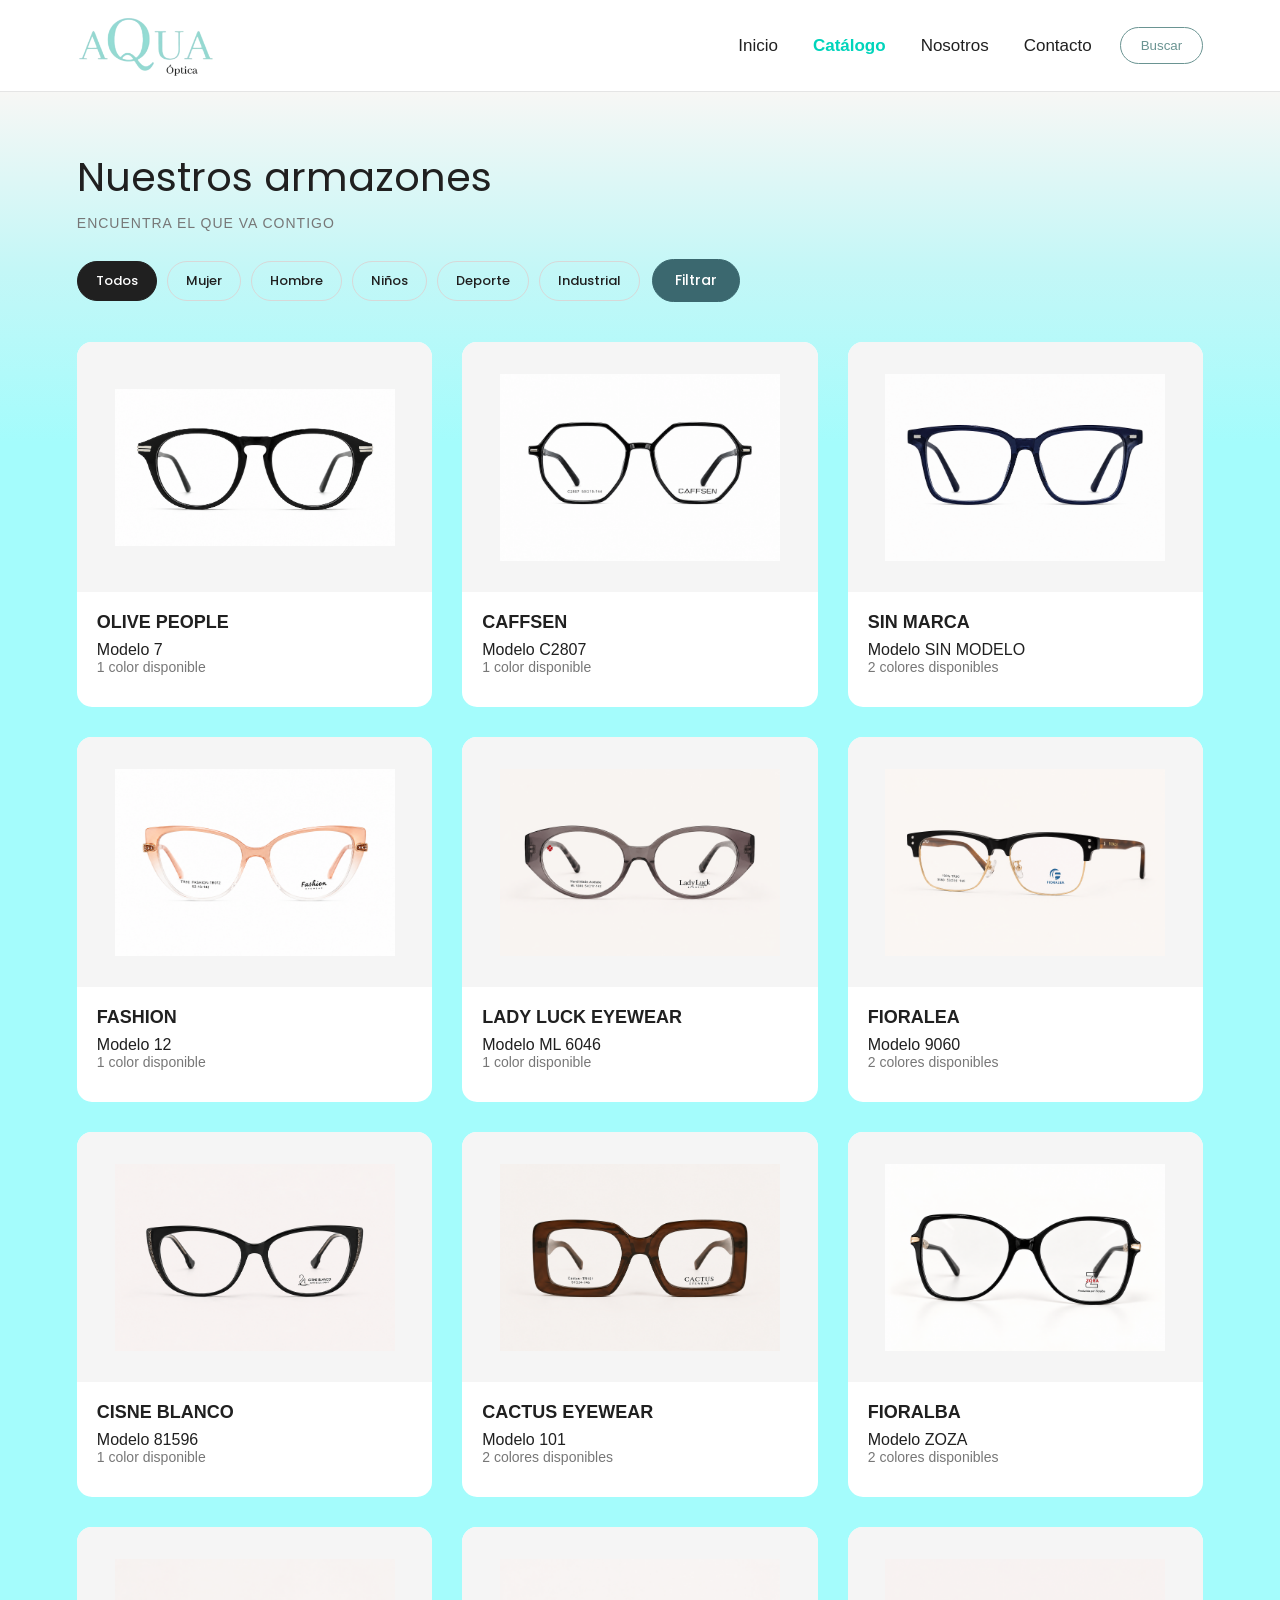
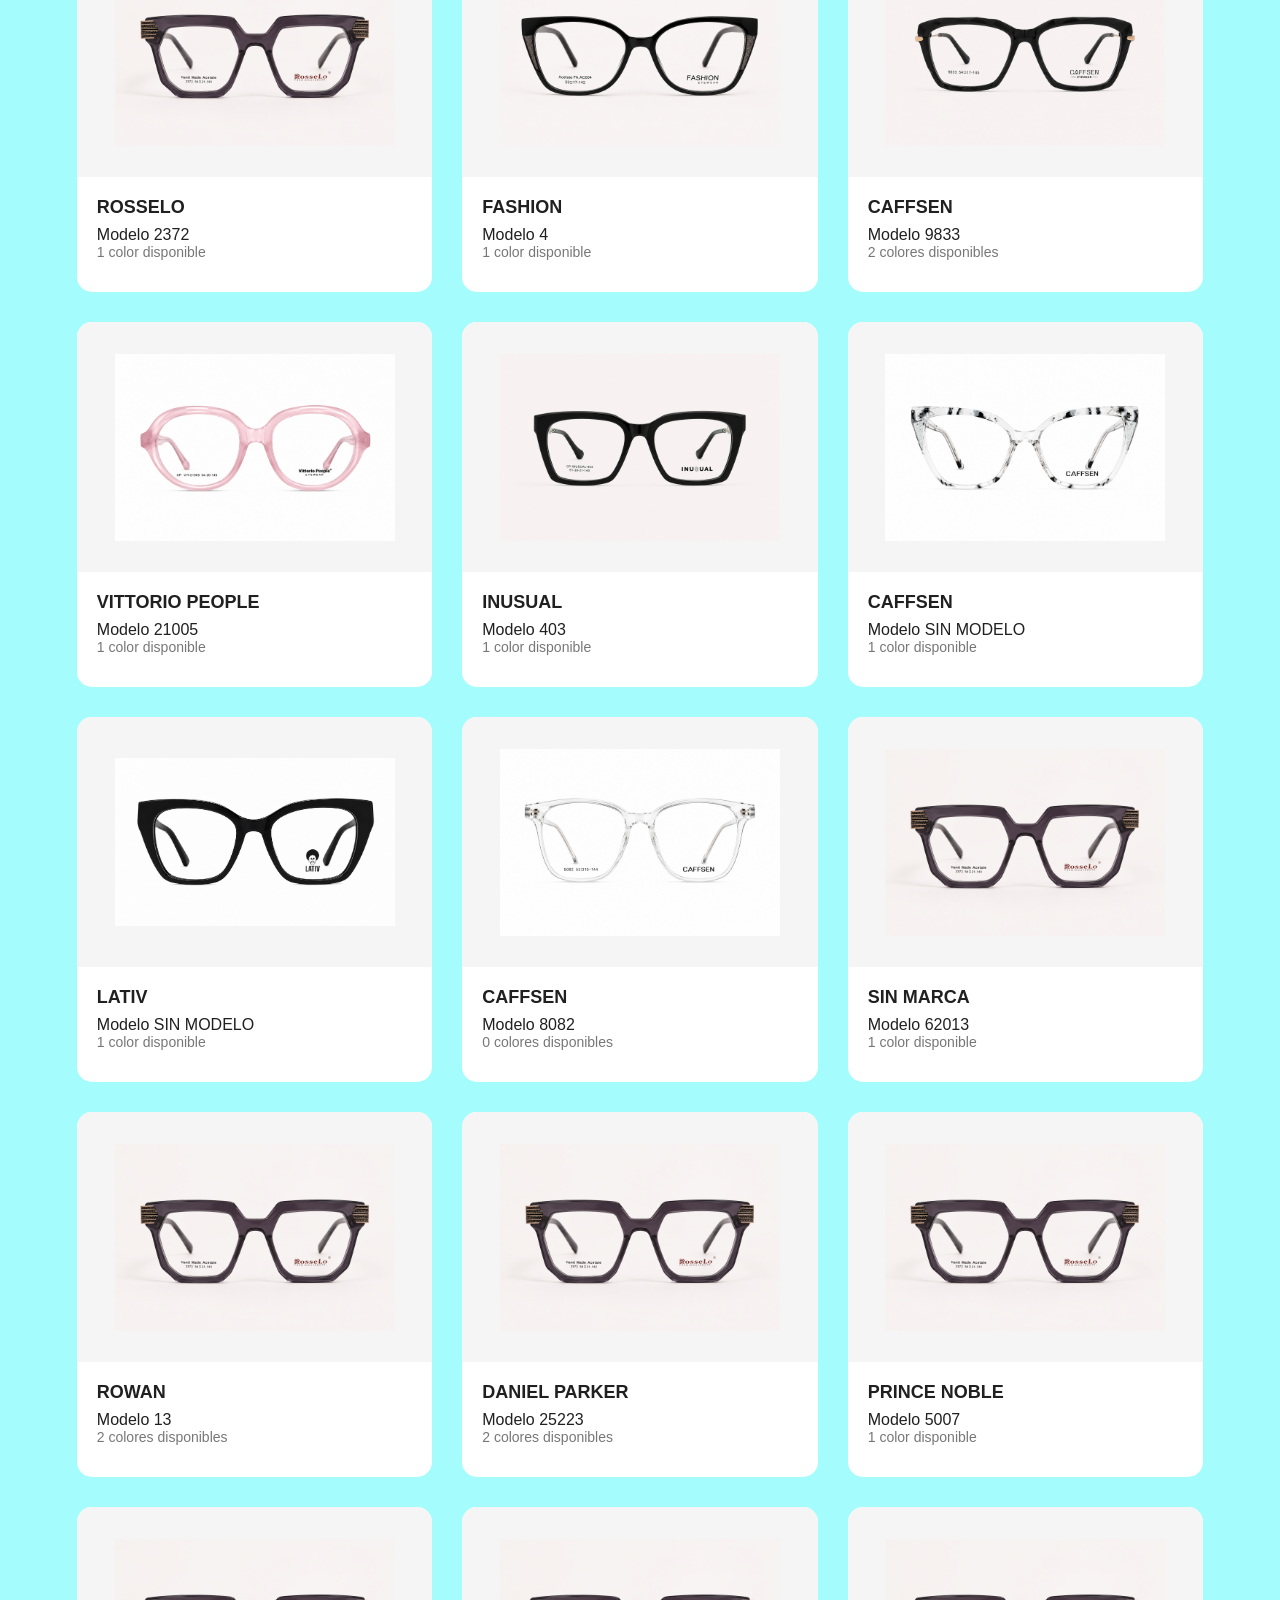
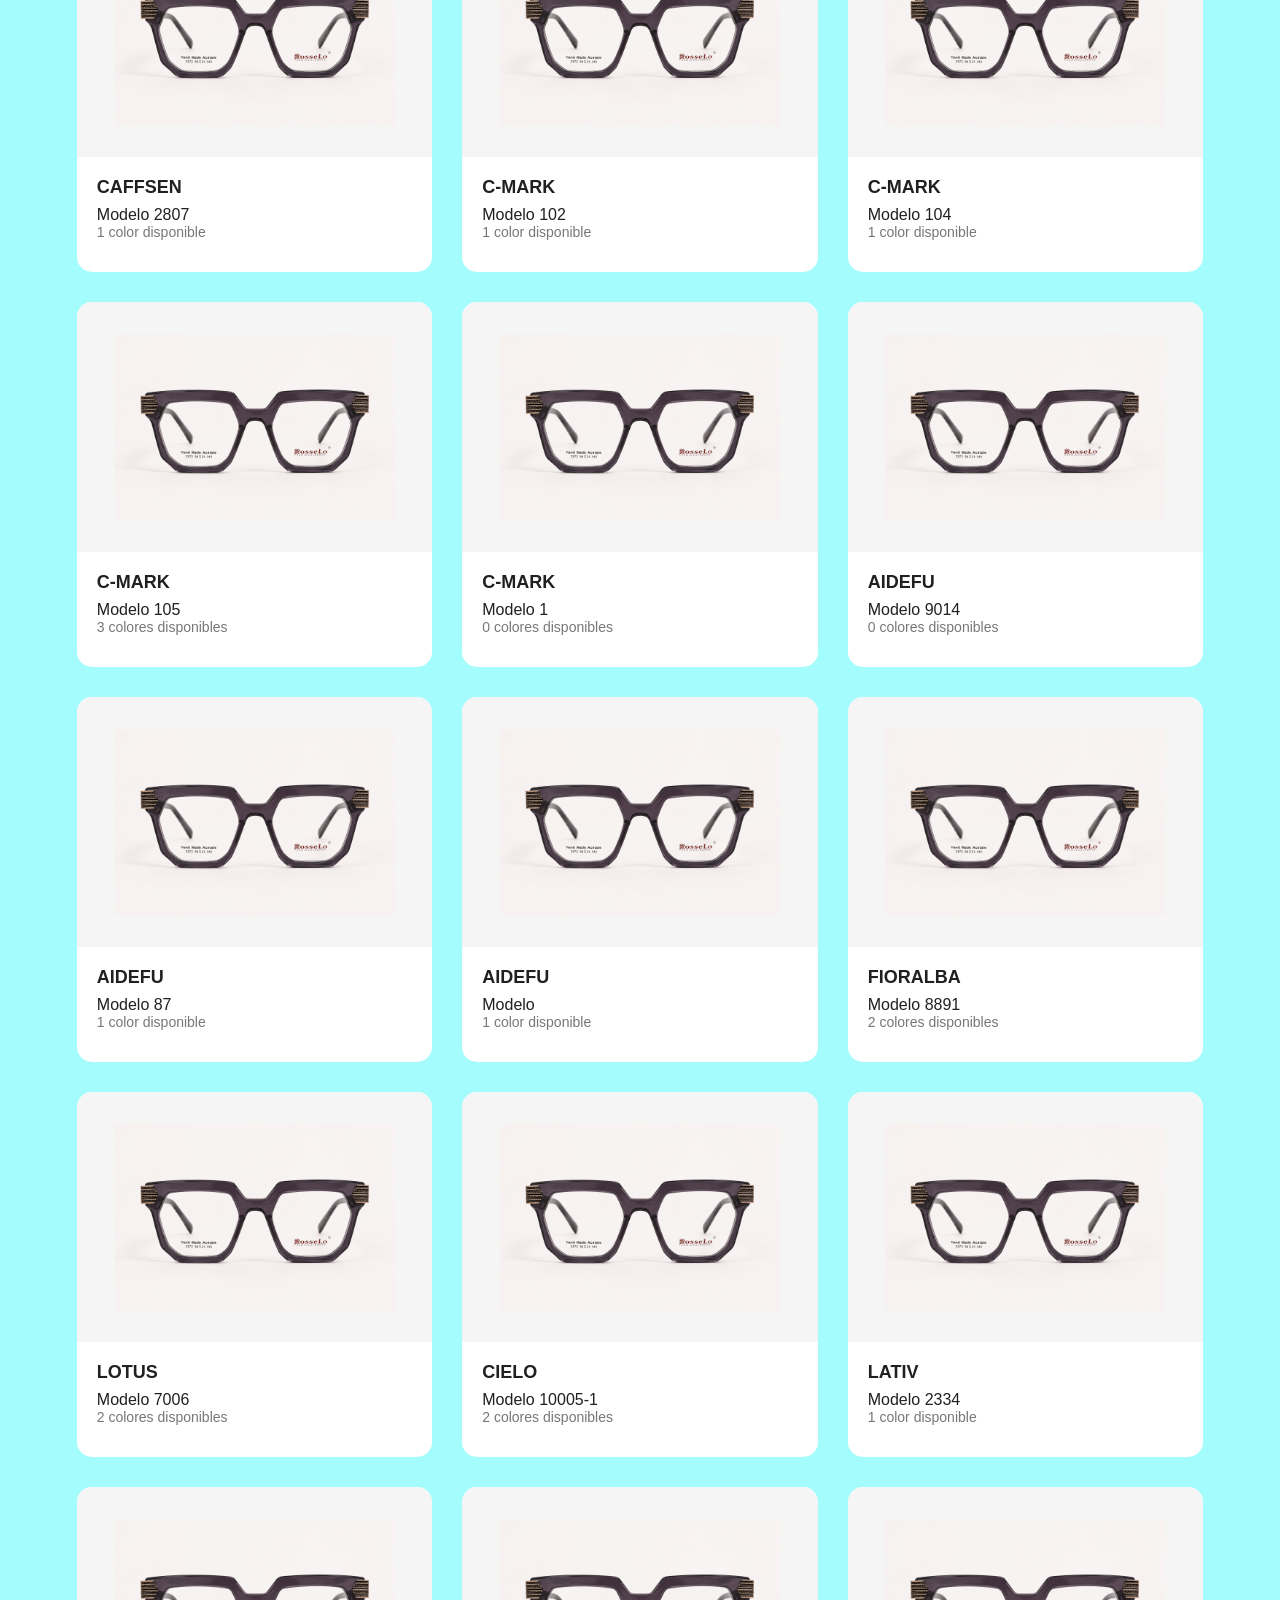
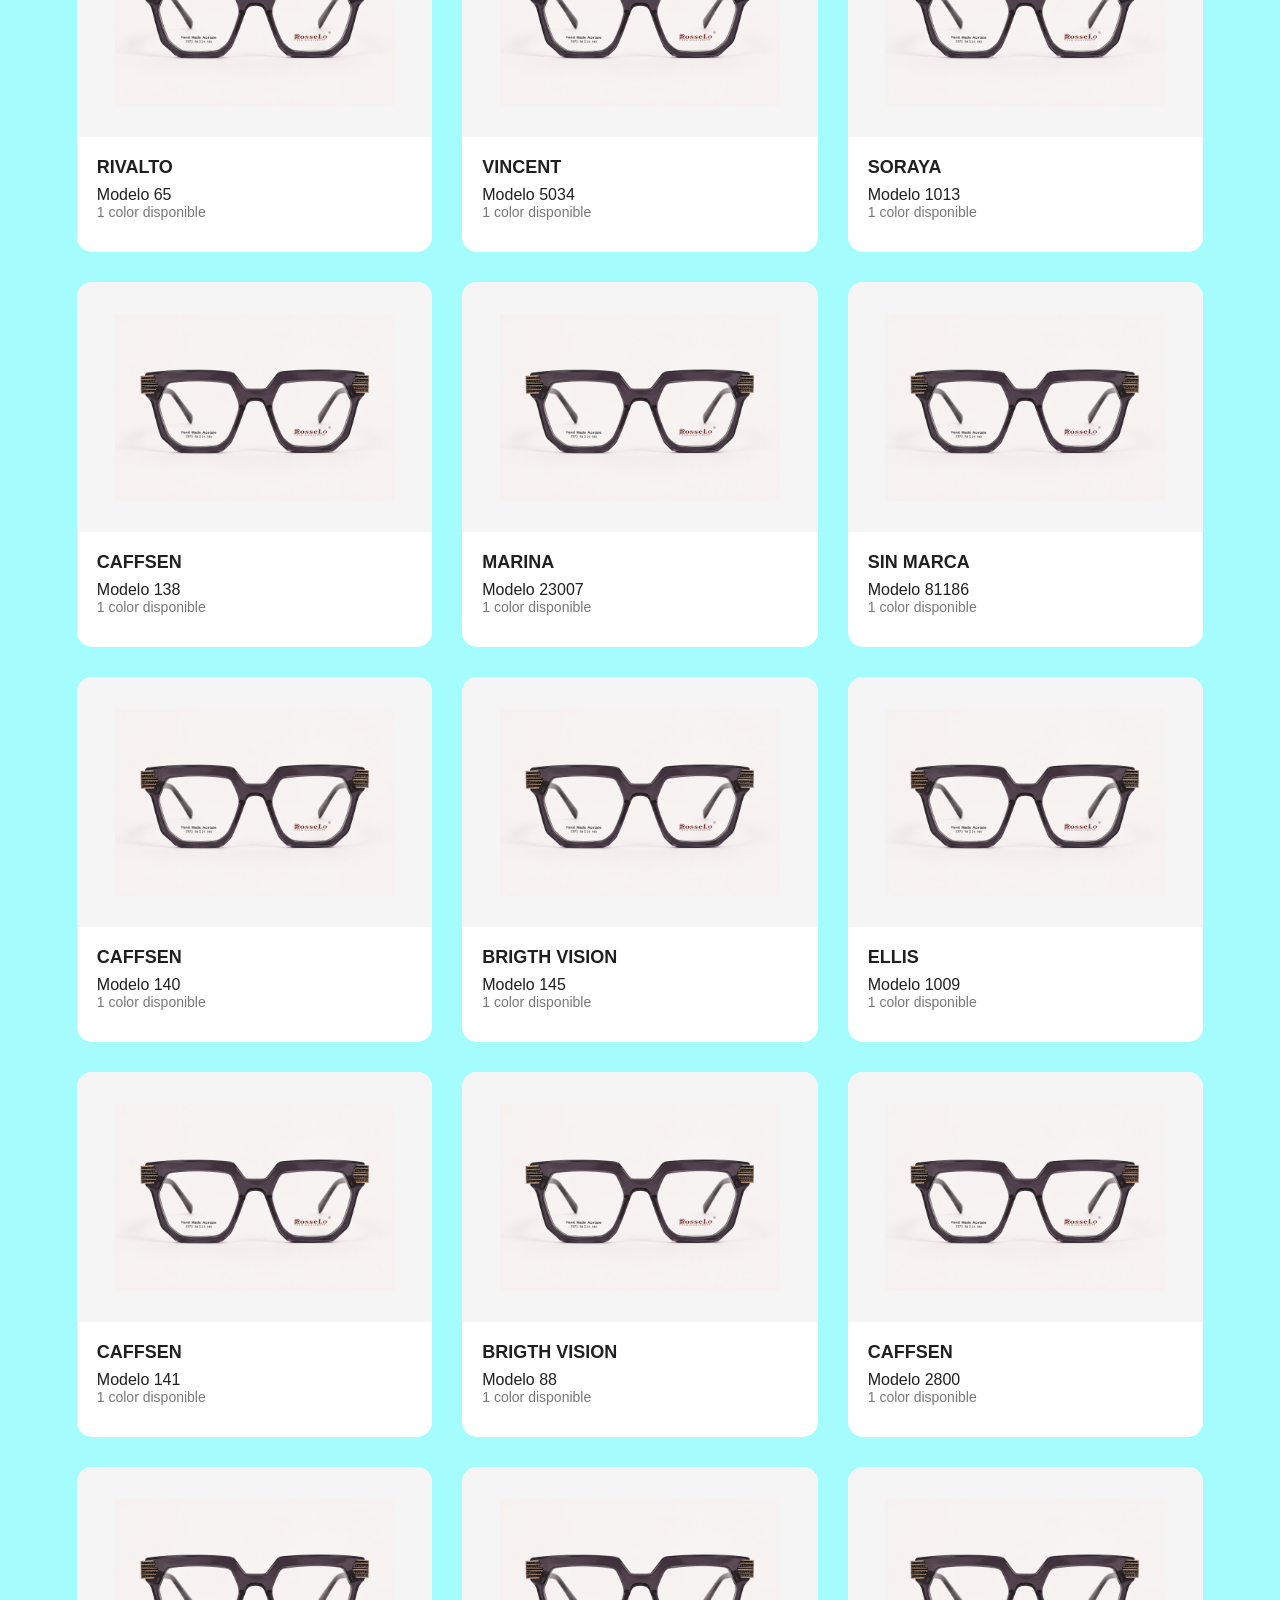
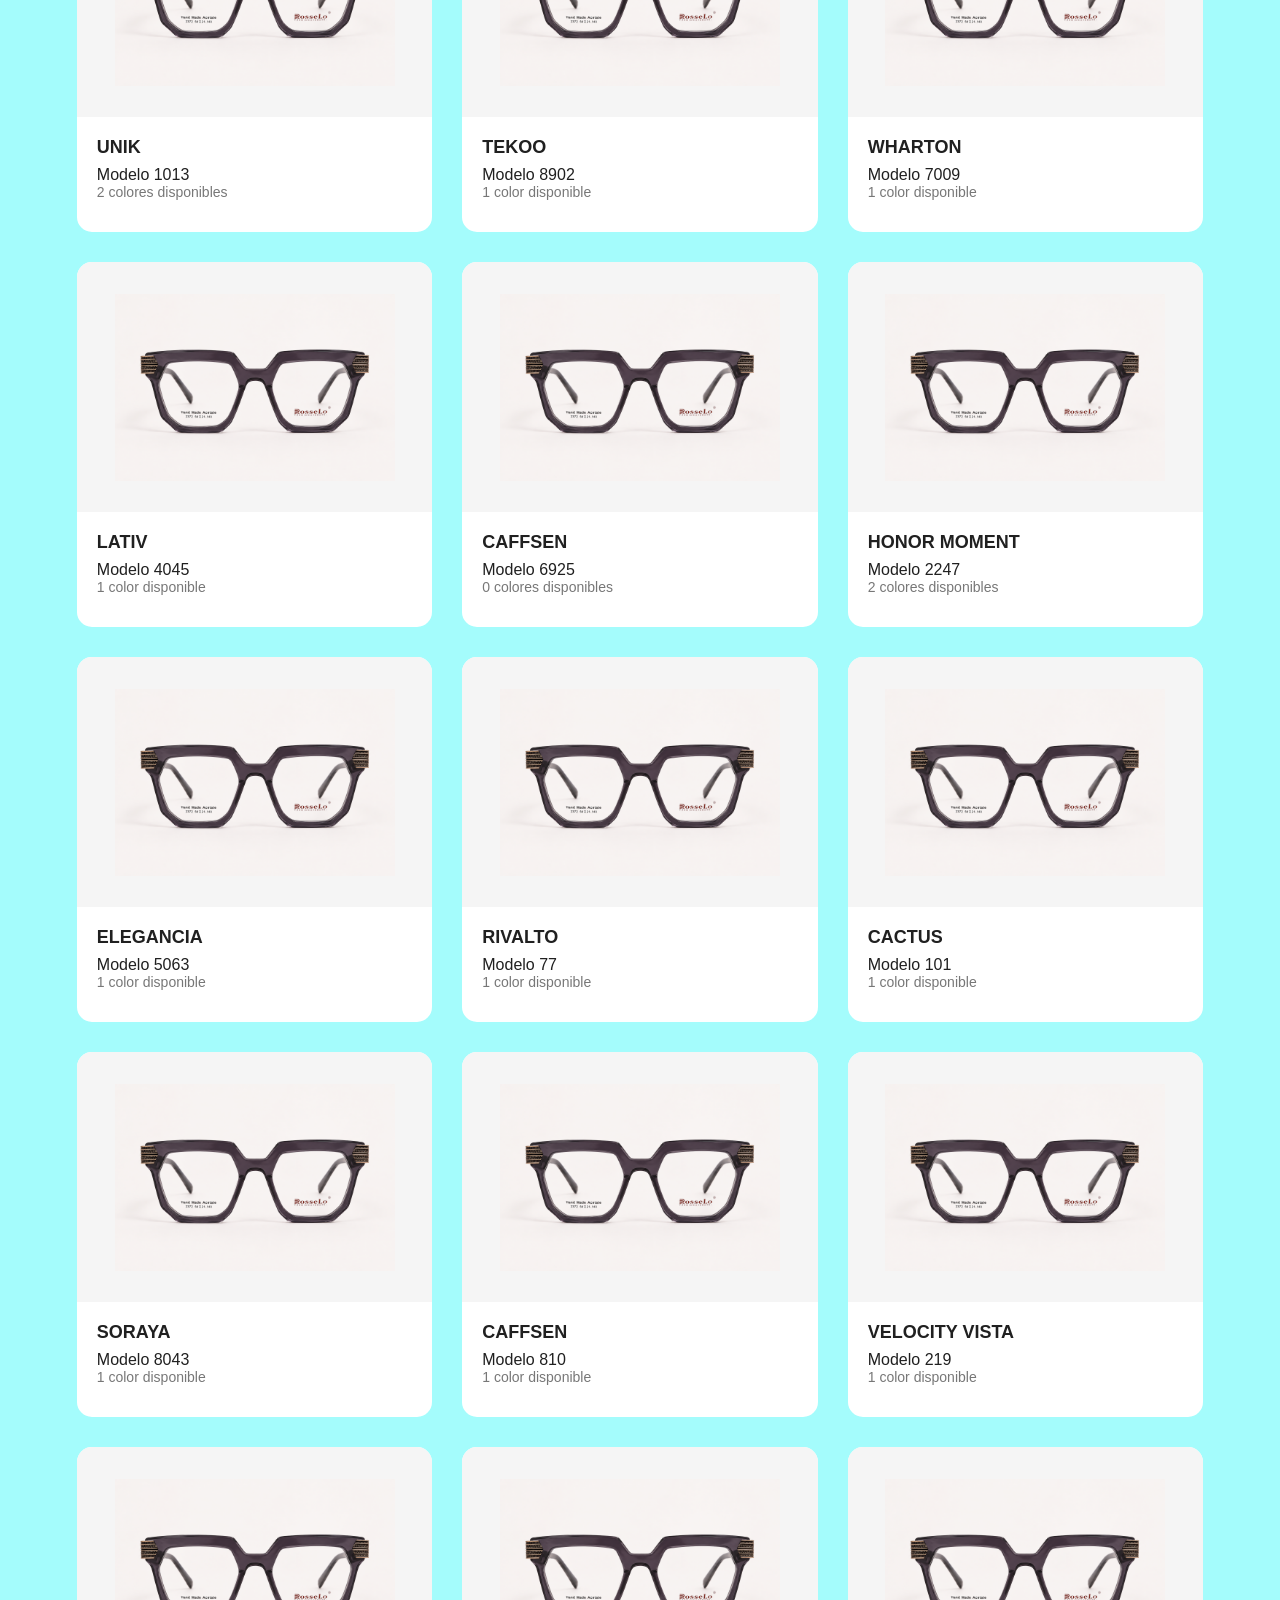
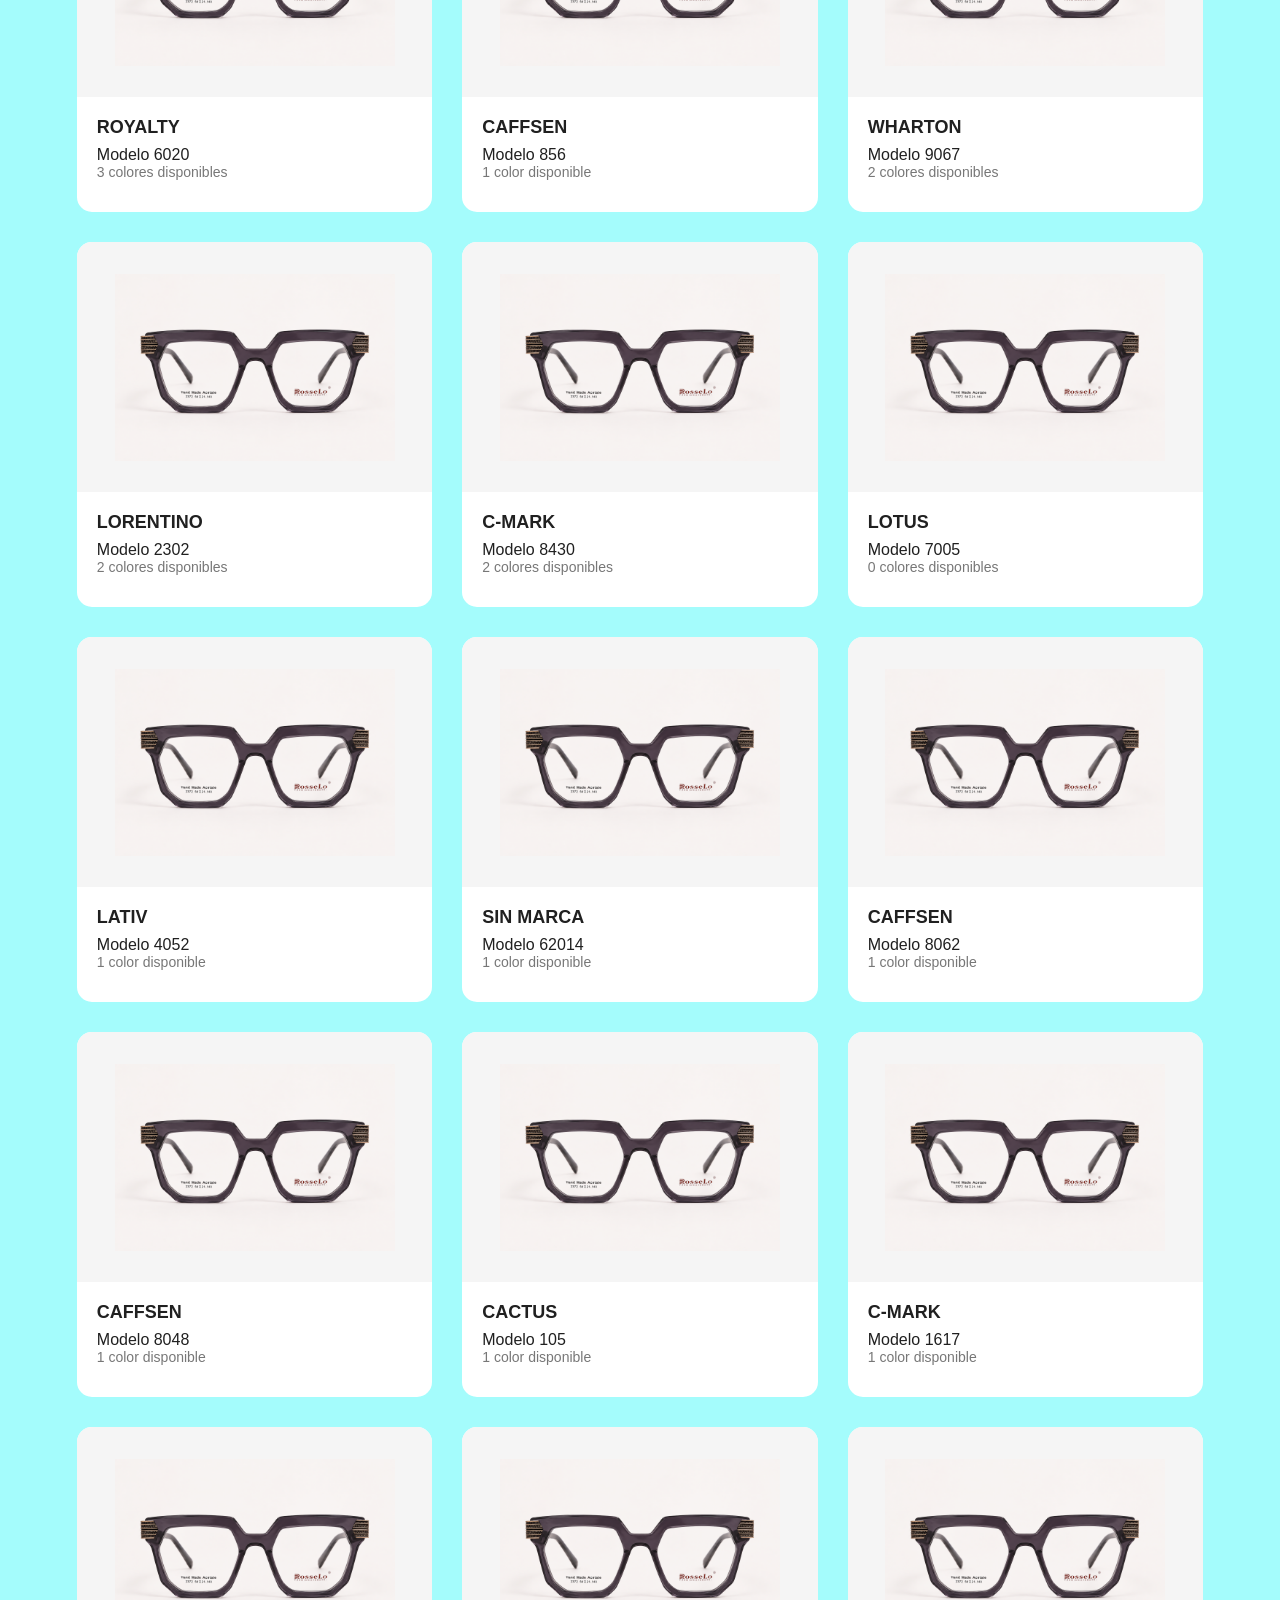
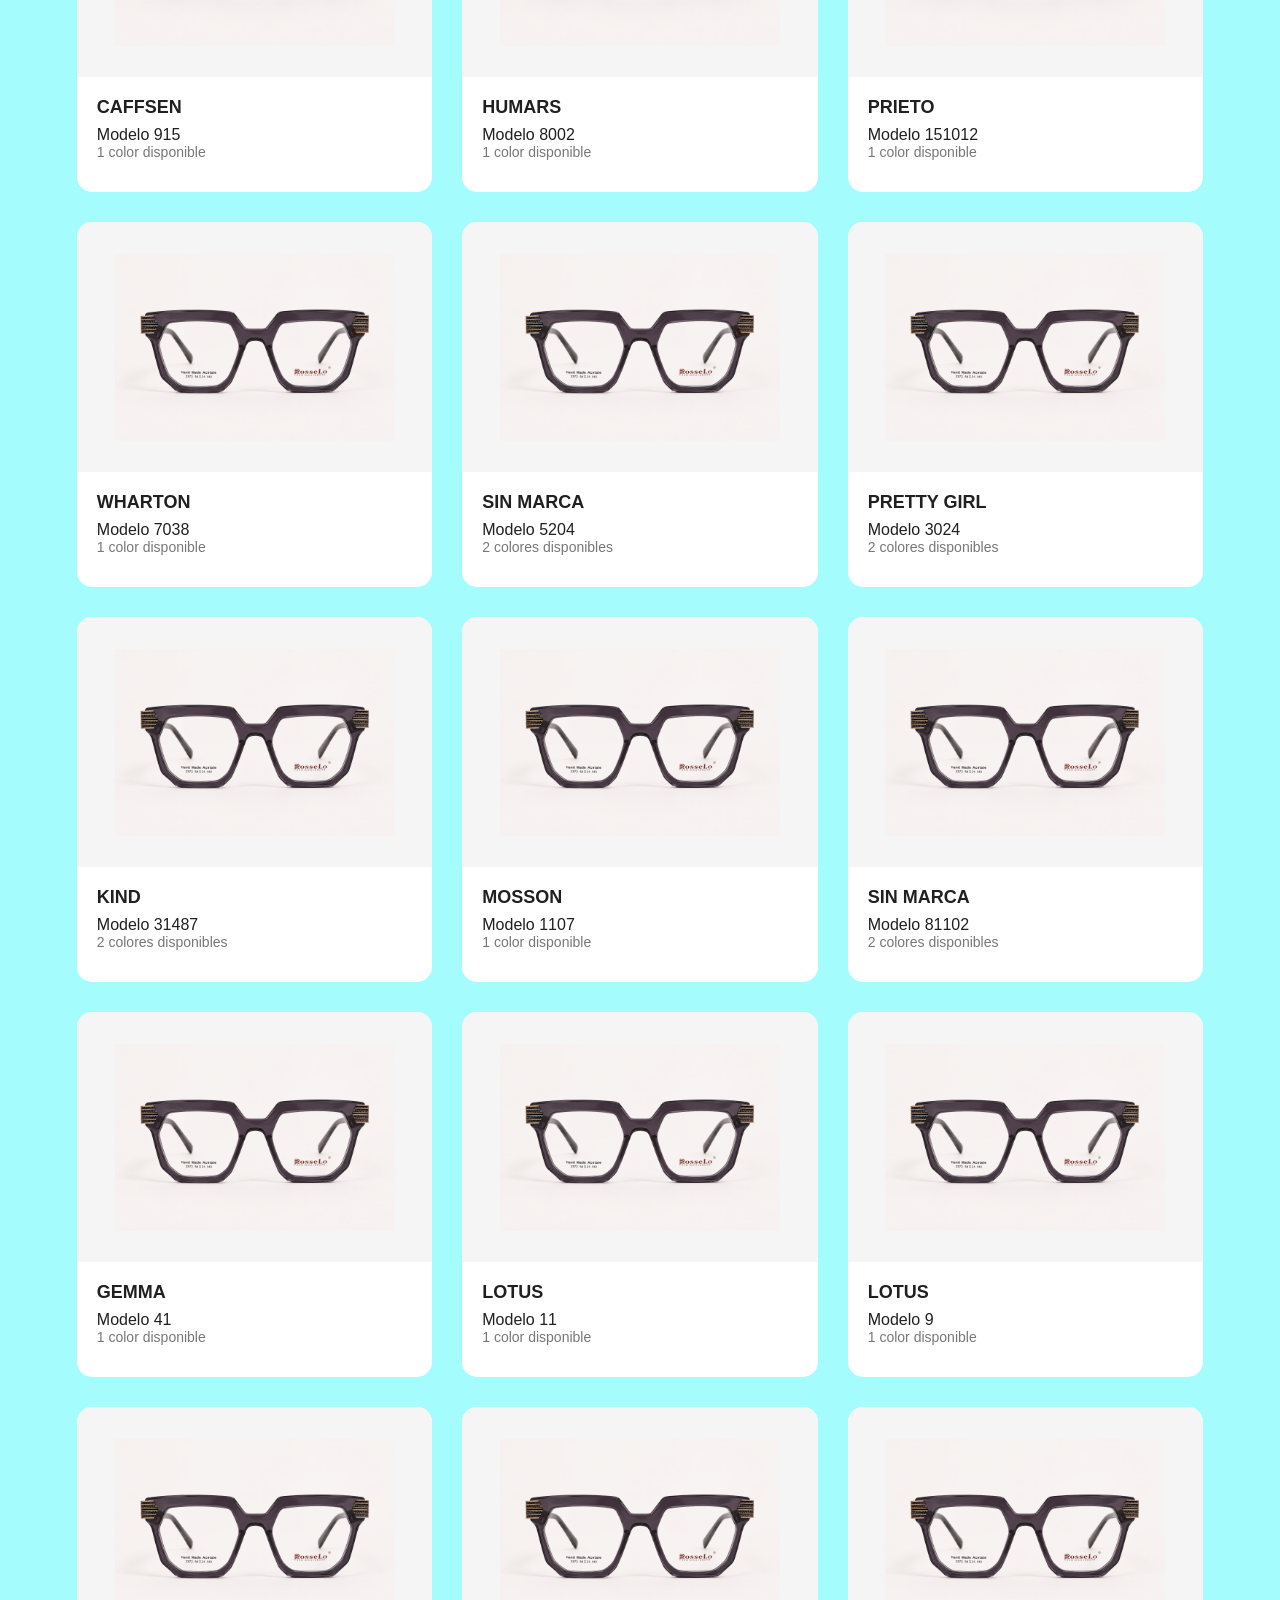
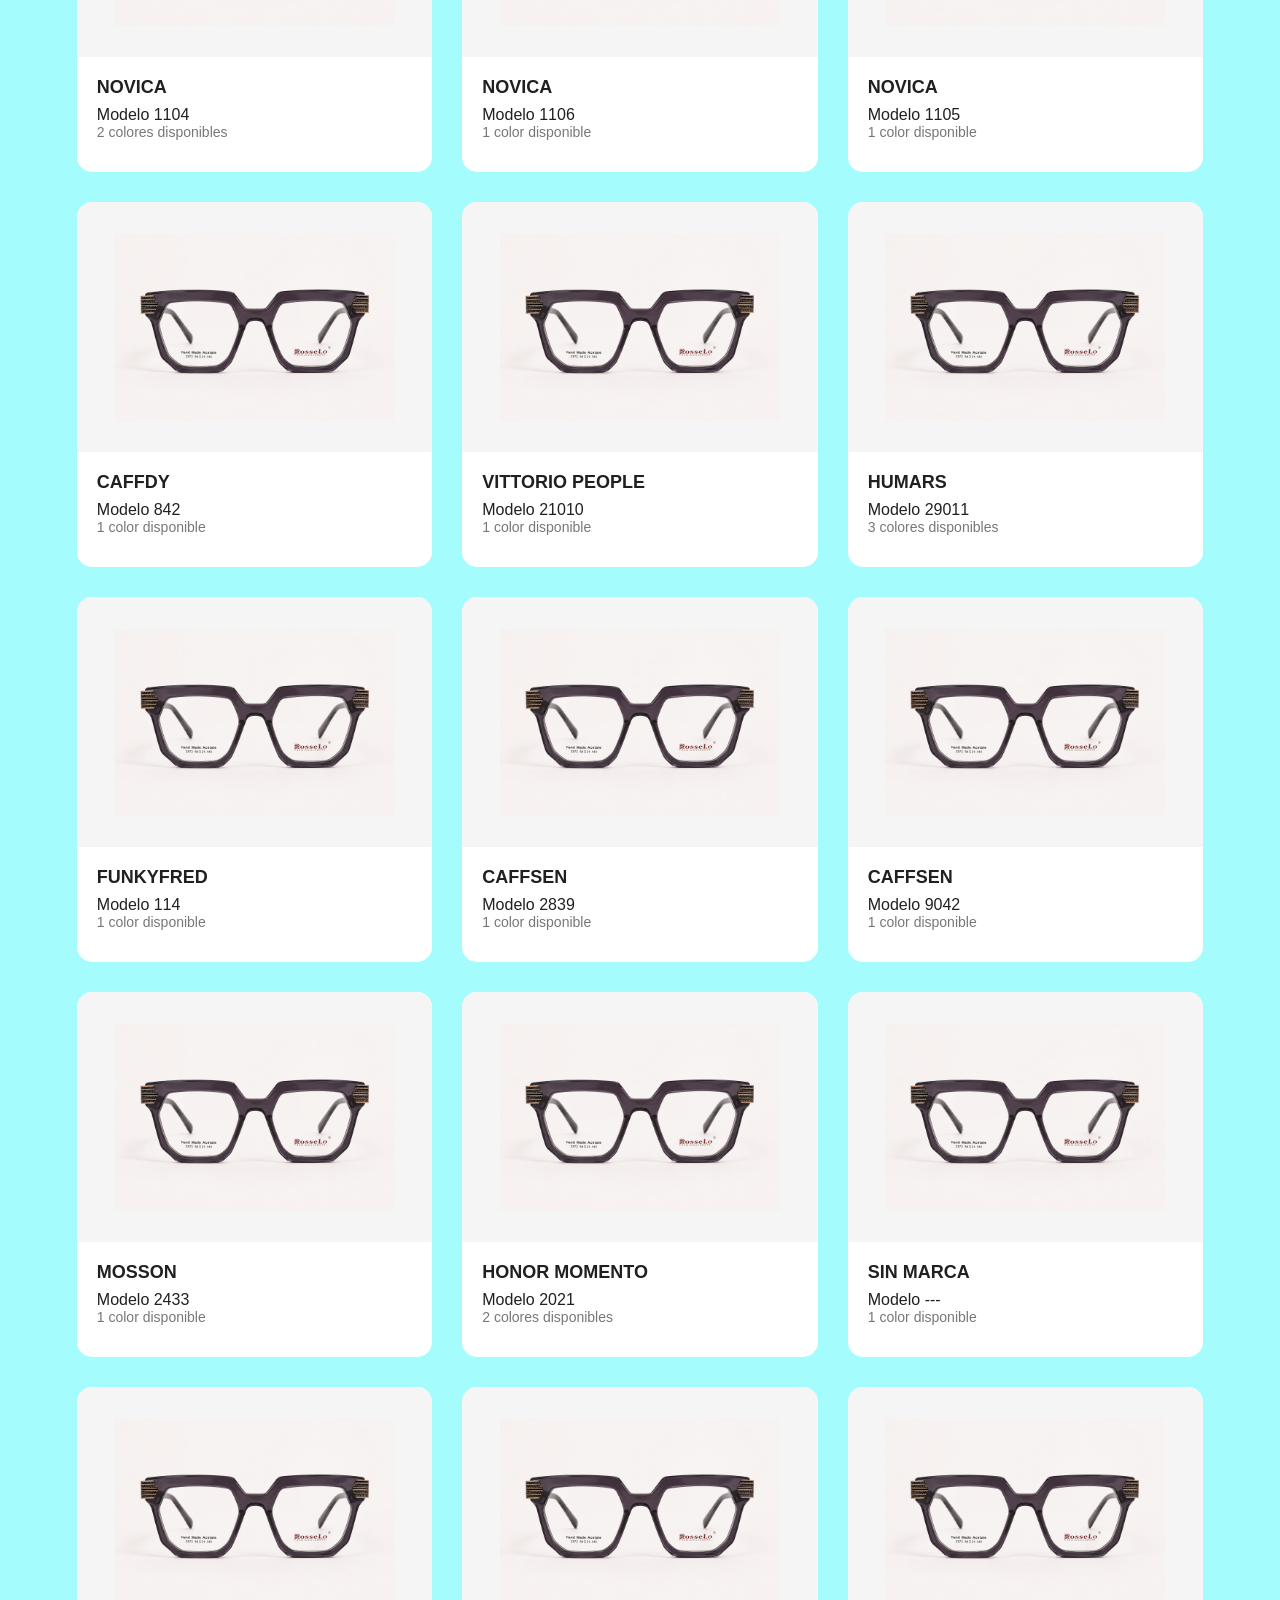
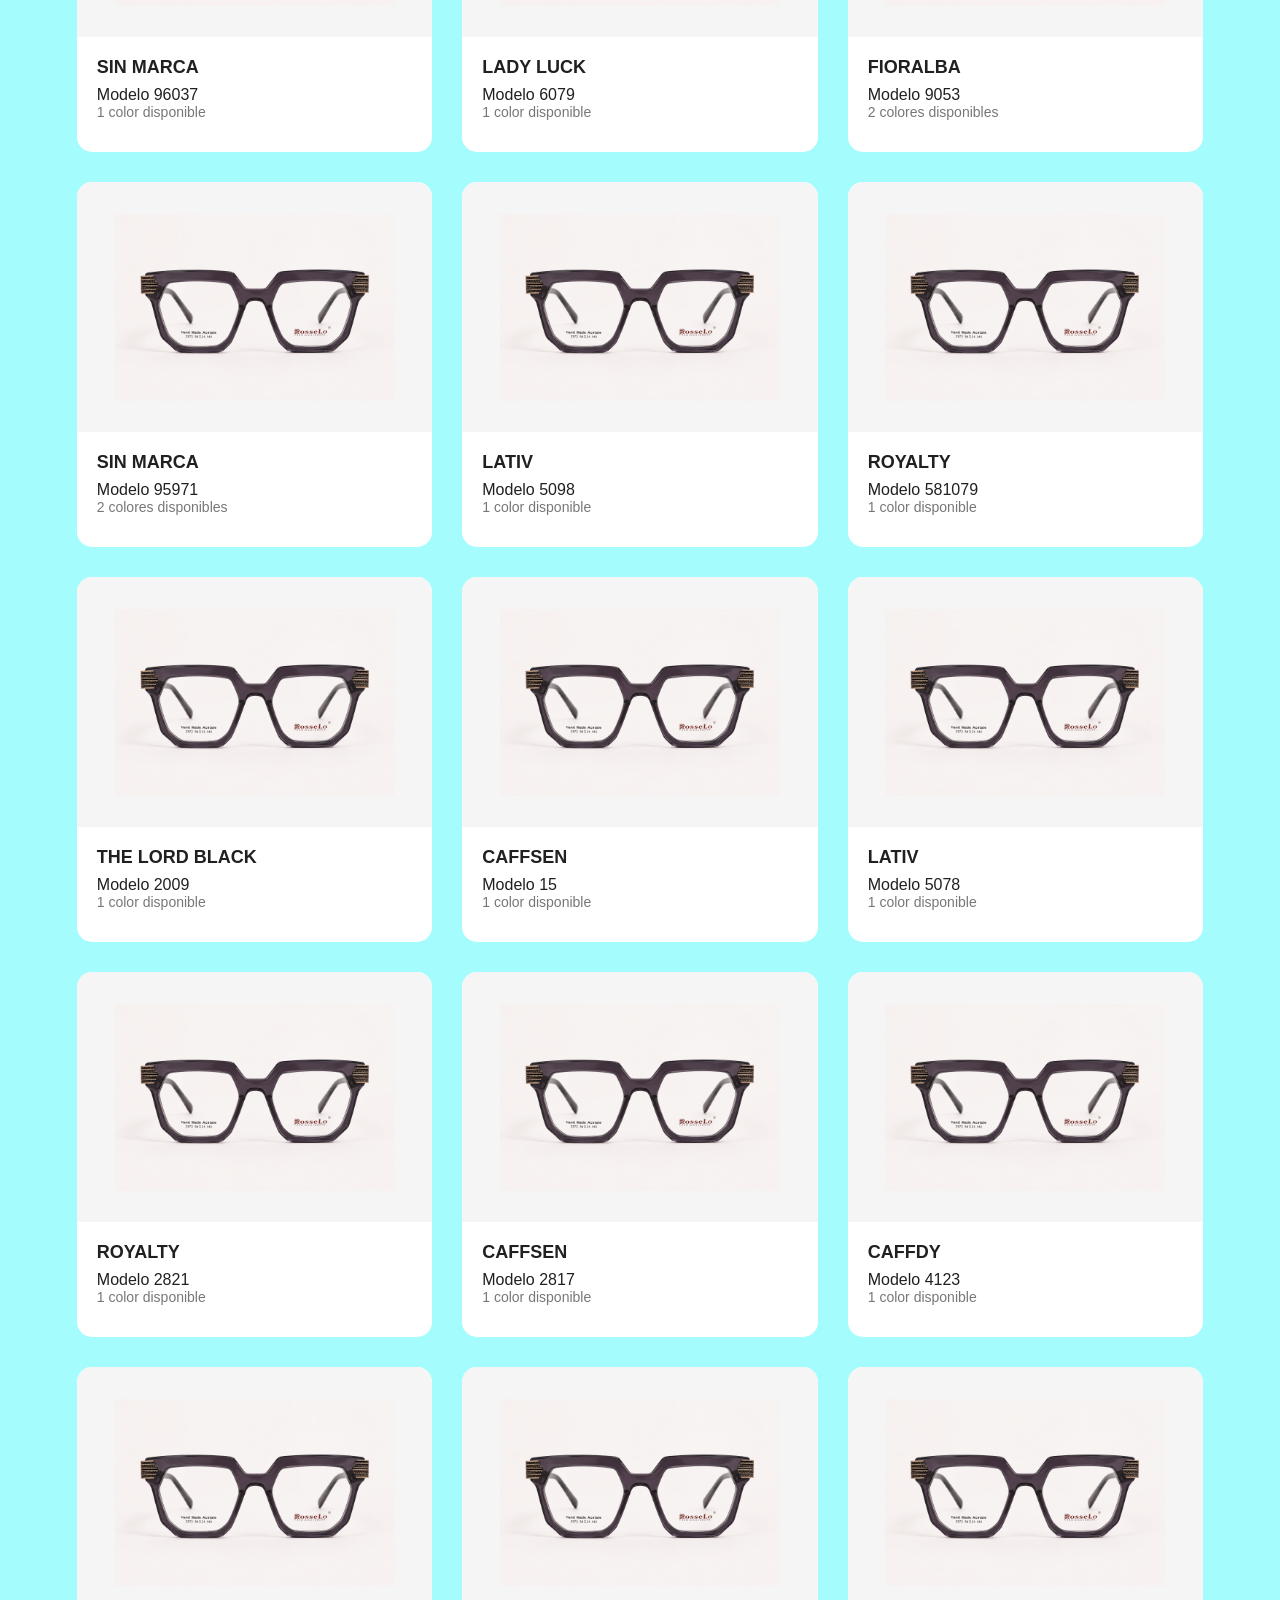
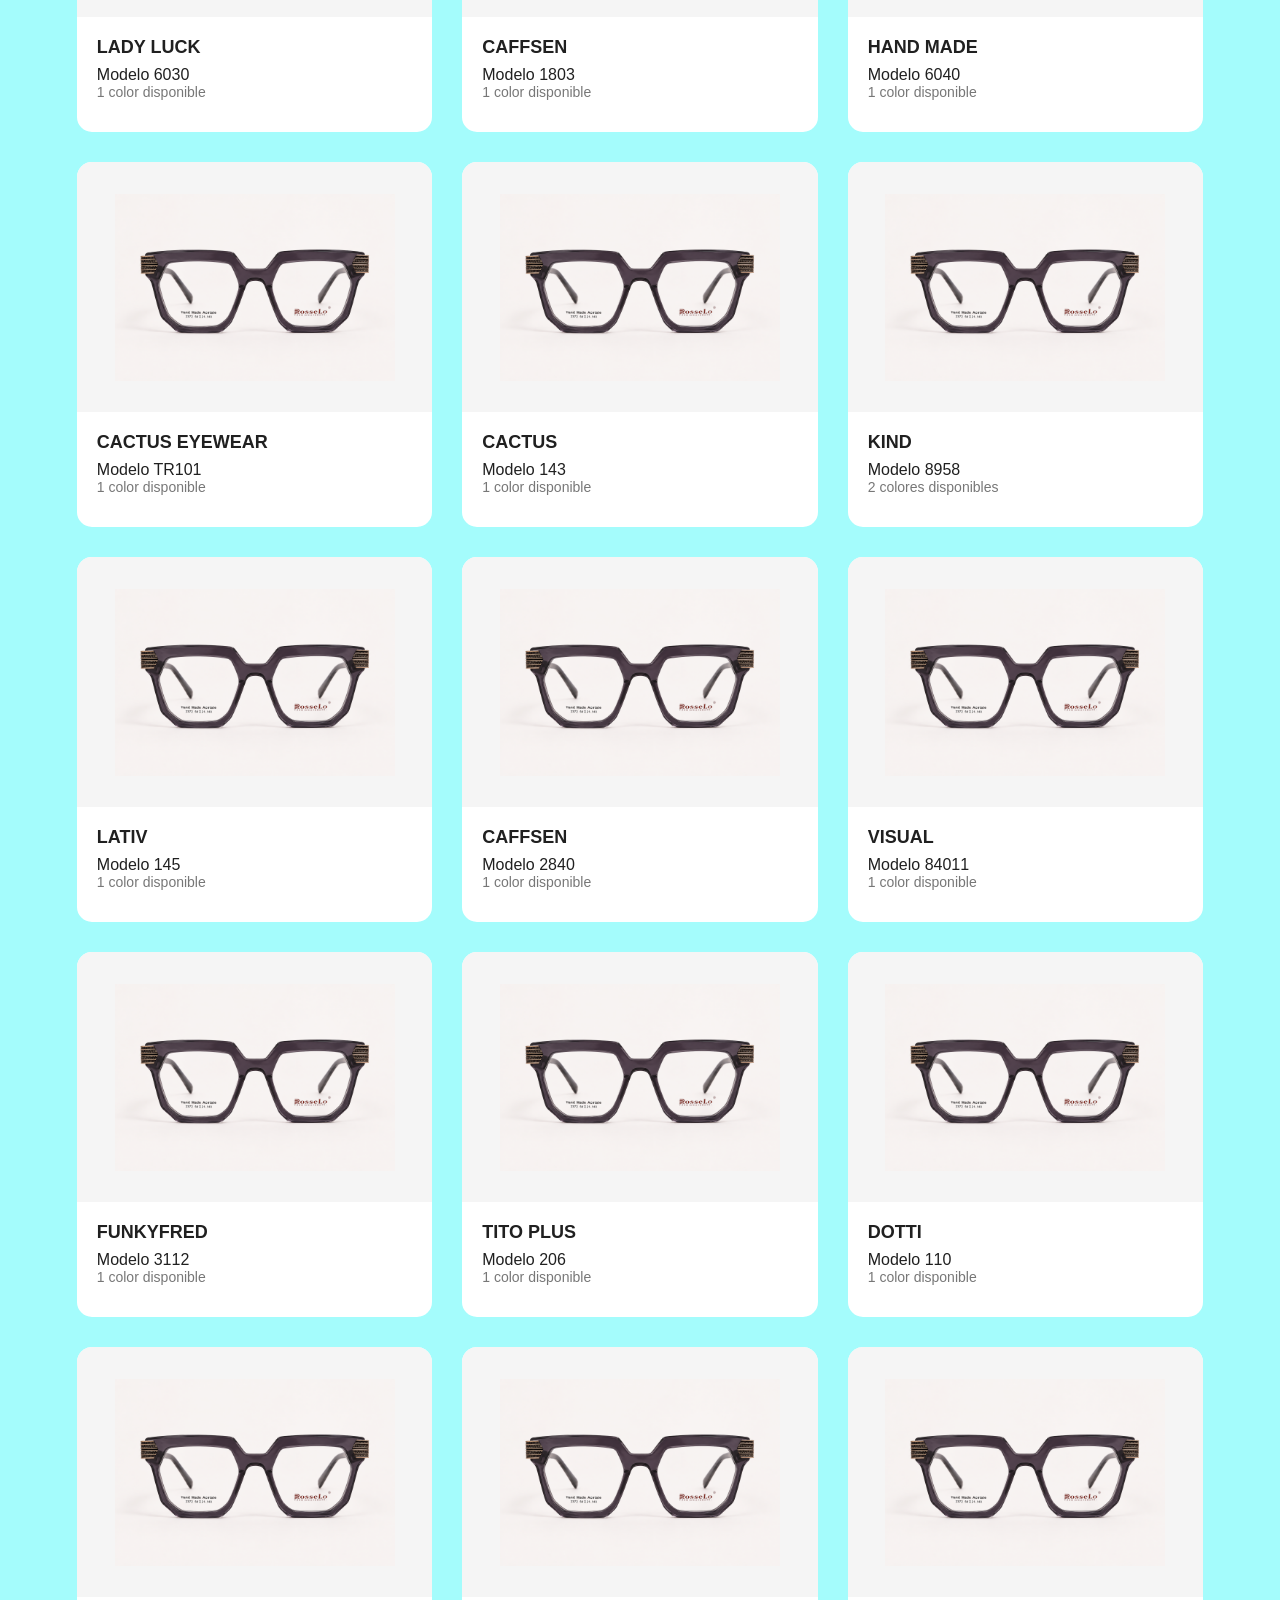
==== commit 4762fdea: "Mejoras de diseño móvil" ====
--- a/catalogo.html
+++ b/catalogo.html
@@ -34,24 +34,34 @@
 
     <header class="encabezado">
 
-        <div class="logo">
-            <img src="imagenes/Aqua Logo.png" alt="Óptica Aqua">
-        </div>
-
-<nav class="menu">
-    <a href="index.html">Inicio</a>
-  <a href="catalogo.html" class="activo">Catálogo</a>
-    <a href="index.html#nosotros">Nosotros</a>
-    <a href="index.html#contacto">Contacto</a>
-</nav>
-
-        <div class="acciones">
-            <button id="abrir-filtros">
-                Buscar
-            </button>
-        </div>
-
-    </header>
+    <button class="menu-hamburguesa" id="abrir-menu" aria-label="Abrir menú">
+        <span></span>
+        <span></span>
+        <span></span>
+    </button>
+
+    <div class="logo">
+        <img src="imagenes/Aqua Logo.png" alt="Óptica Aqua">
+    </div>
+
+    <nav class="menu" id="menu-principal">
+
+        <button class="cerrar-menu" id="cerrar-menu" aria-label="Cerrar menú">
+            ×
+        </button>
+
+        <a href="index.html">Inicio</a>
+        <a href="catalogo.html" class="activo">Catálogo</a>
+        <a href="index.html#nosotros">Nosotros</a>
+        <a href="index.html#contacto">Contacto</a>
+
+    </nav>
+
+    <div class="acciones">
+        <button id="abrir-filtros">Buscar</button>
+    </div>
+
+</header>
 
 
     <!-- =========================
--- a/style.css/style.css
+++ b/style.css/style.css
@@ -250,7 +250,7 @@
 
 /* PÁGINA COMPLETA DE CATÁLOGO */
 body[data-pagina="catálogo"] .seccion-catalogo {
-    padding: 100px 6%;
+    padding: 55px 6% 100px;
 
     background: linear-gradient(
         to bottom,
@@ -283,27 +283,131 @@
 
 @media (max-width: 768px) {
 
-    .encabezado {
-    padding: 10px 5% 14px;
-    flex-wrap: wrap;
-    gap: 10px;
-}
-
-   .logo img {
-    width: 100px;
-}
-
-    .menu {
-    order: 3;
-    width: 100%;
+  /* HEADER MÓVIL */
+
+.encabezado {
+    position: sticky;
+    top: 0;
+
+    display: grid;
+    grid-template-columns: 1fr auto 1fr;
+    align-items: center;
+
+    padding: 12px 5%;
+    gap: 0;
+}
+
+/* Logo centrado */
+
+.logo {
+    grid-column: 2;
+}
+
+.logo img {
+    width: 115px;
+}
+
+/* Hamburguesa izquierda */
+
+.menu-hamburguesa {
+    display: flex;
+    grid-column: 1;
+    grid-row: 1;
+
+    width: 38px;
+    height: 38px;
+
+    padding: 8px 5px;
+
+    flex-direction: column;
     justify-content: center;
-    gap: 16px;
-    margin-top: -6px;
-}
-
-    .menu a {
-        font-size: 13px;
-    }
+    gap: 5px;
+
+    background: transparent;
+    border: none;
+    cursor: pointer;
+}
+
+.menu-hamburguesa span {
+    display: block;
+    width: 26px;
+    height: 2px;
+    background-color: #202020;
+    border-radius: 10px;
+}
+
+/* Buscar derecha */
+
+.acciones {
+    grid-column: 3;
+    grid-row: 1;
+    justify-self: end;
+}
+
+body[data-pagina="catálogo"] .acciones {
+    margin-left: 0;
+}
+
+/* Menú móvil */
+
+.menu {
+    position: fixed;
+    inset: 0;
+
+    width: 100%;
+    height: 100vh;
+
+    background-color: white;
+
+    display: flex;
+    flex-direction: column;
+    align-items: flex-start;
+    justify-content: flex-start;
+
+    padding: 100px 8% 40px;
+    gap: 0;
+
+    z-index: 2000;
+
+    transform: translateX(-100%);
+    transition: transform 0.35s ease;
+}
+
+/* Cuando se abre */
+
+.menu.abierto {
+    transform: translateX(0);
+}
+
+/* Enlaces */
+
+.menu a {
+    width: 100%;
+    padding: 18px 0;
+
+    font-size: 22px;
+    font-family: 'Poppins', sans-serif;
+
+    border-bottom: 1px solid #eeeeee;
+}
+
+/* X para cerrar */
+
+.cerrar-menu {
+    display: block;
+
+    position: absolute;
+    top: 22px;
+    right: 7%;
+
+    background: transparent;
+    border: none;
+
+    font-size: 34px;
+    font-weight: 300;
+
+    cursor: pointer;
+}
 
     .hero {
         grid-template-columns: 1fr;
@@ -1071,4 +1175,45 @@
 #abrir-filtros-catalogo {
     margin: 0;
     flex-shrink: 0;
+}
+/* CONTROLES DEL MENÚ MÓVIL */
+
+.menu-hamburguesa,
+.cerrar-menu {
+    display: none;
+}
+/* AJUSTES FINALES PARA CELULAR */
+@media (max-width: 768px) {
+
+    /* Menos espacio arriba del catálogo */
+    body[data-pagina="catálogo"] .seccion-catalogo {
+        padding: 30px 6% 60px;
+    }
+
+    /* Dos tarjetas por fila */
+    .productos {
+        grid-template-columns: repeat(2, minmax(0, 1fr));
+        gap: 12px;
+    }
+
+    /* Tarjetas más compactas */
+    .producto-imagen {
+        height: 165px;
+        padding: 12px;
+    }
+
+    .producto-info {
+        padding: 15px;
+    }
+
+    .producto-info h3 {
+        font-size: 15px;
+        line-height: 1.2;
+        margin-bottom: 6px;
+    }
+
+    .producto-info p {
+        font-size: 13px;
+        line-height: 1.3;
+    }
 }
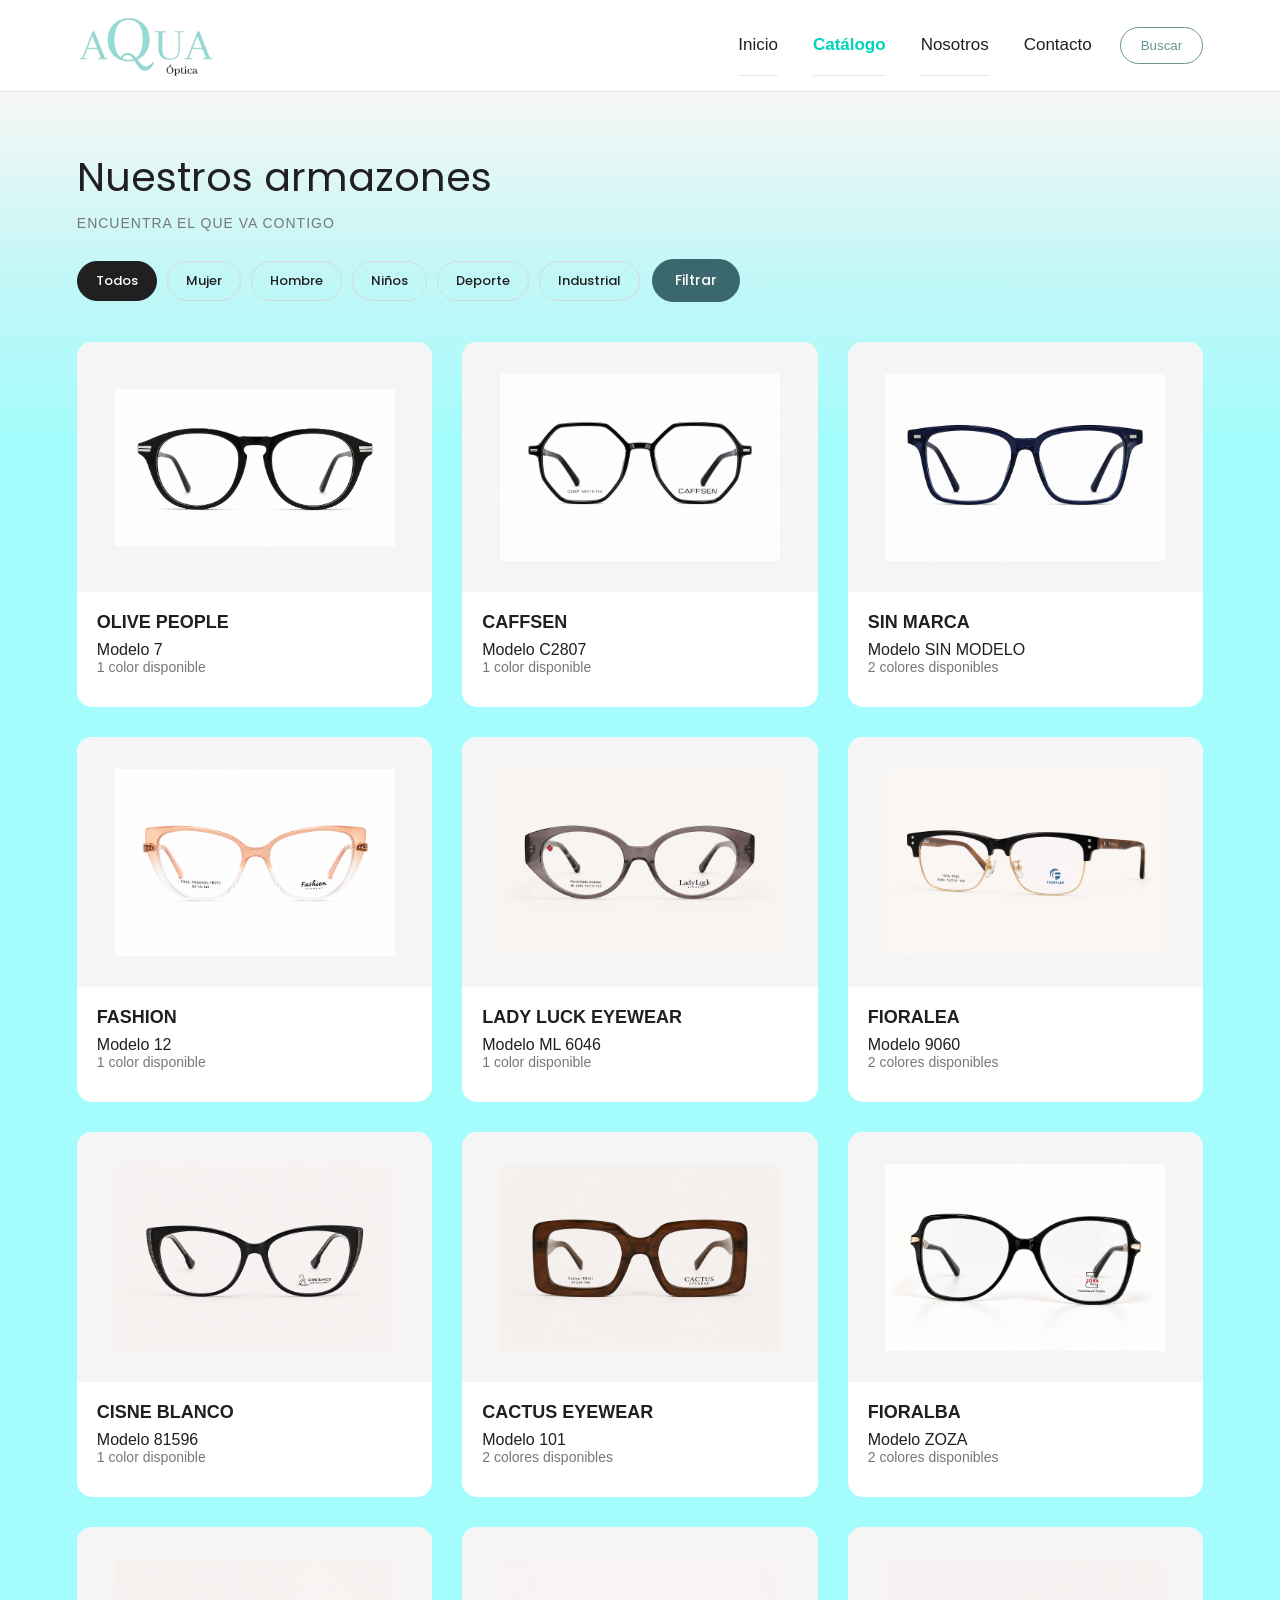
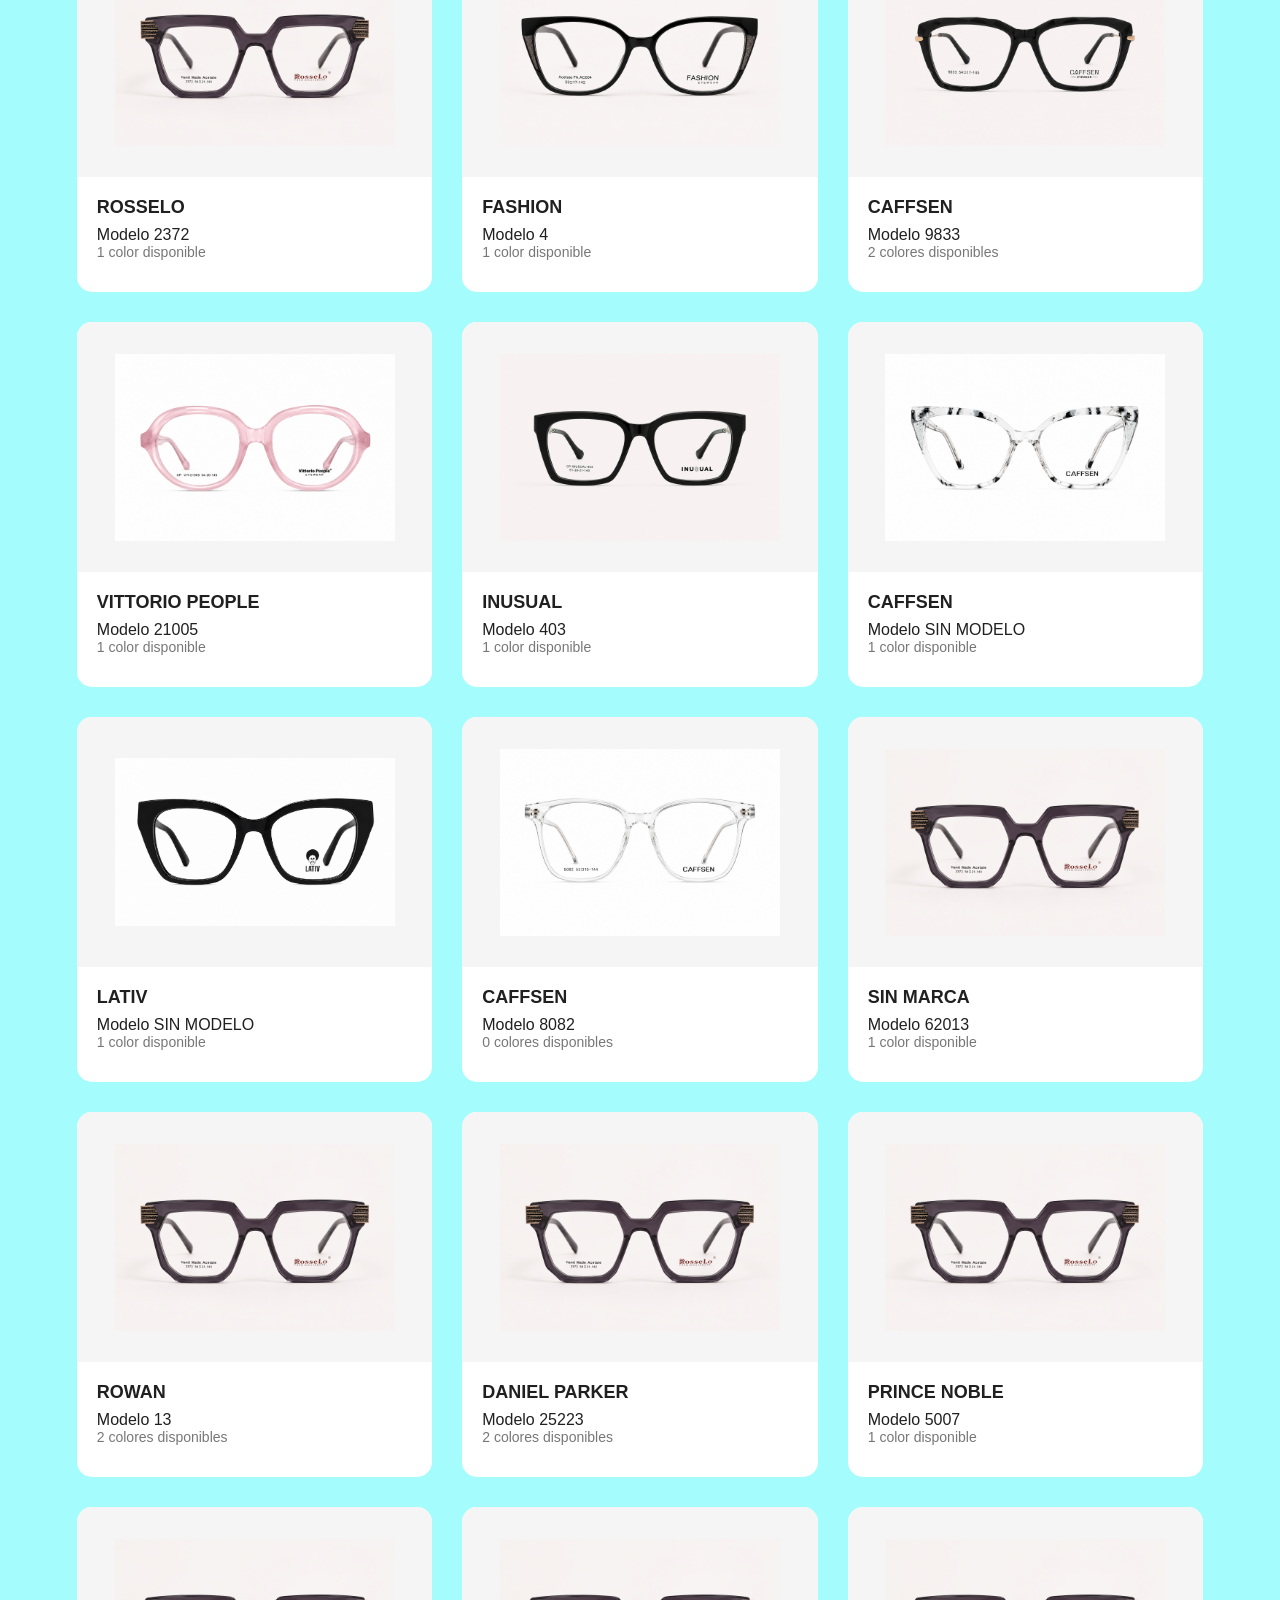
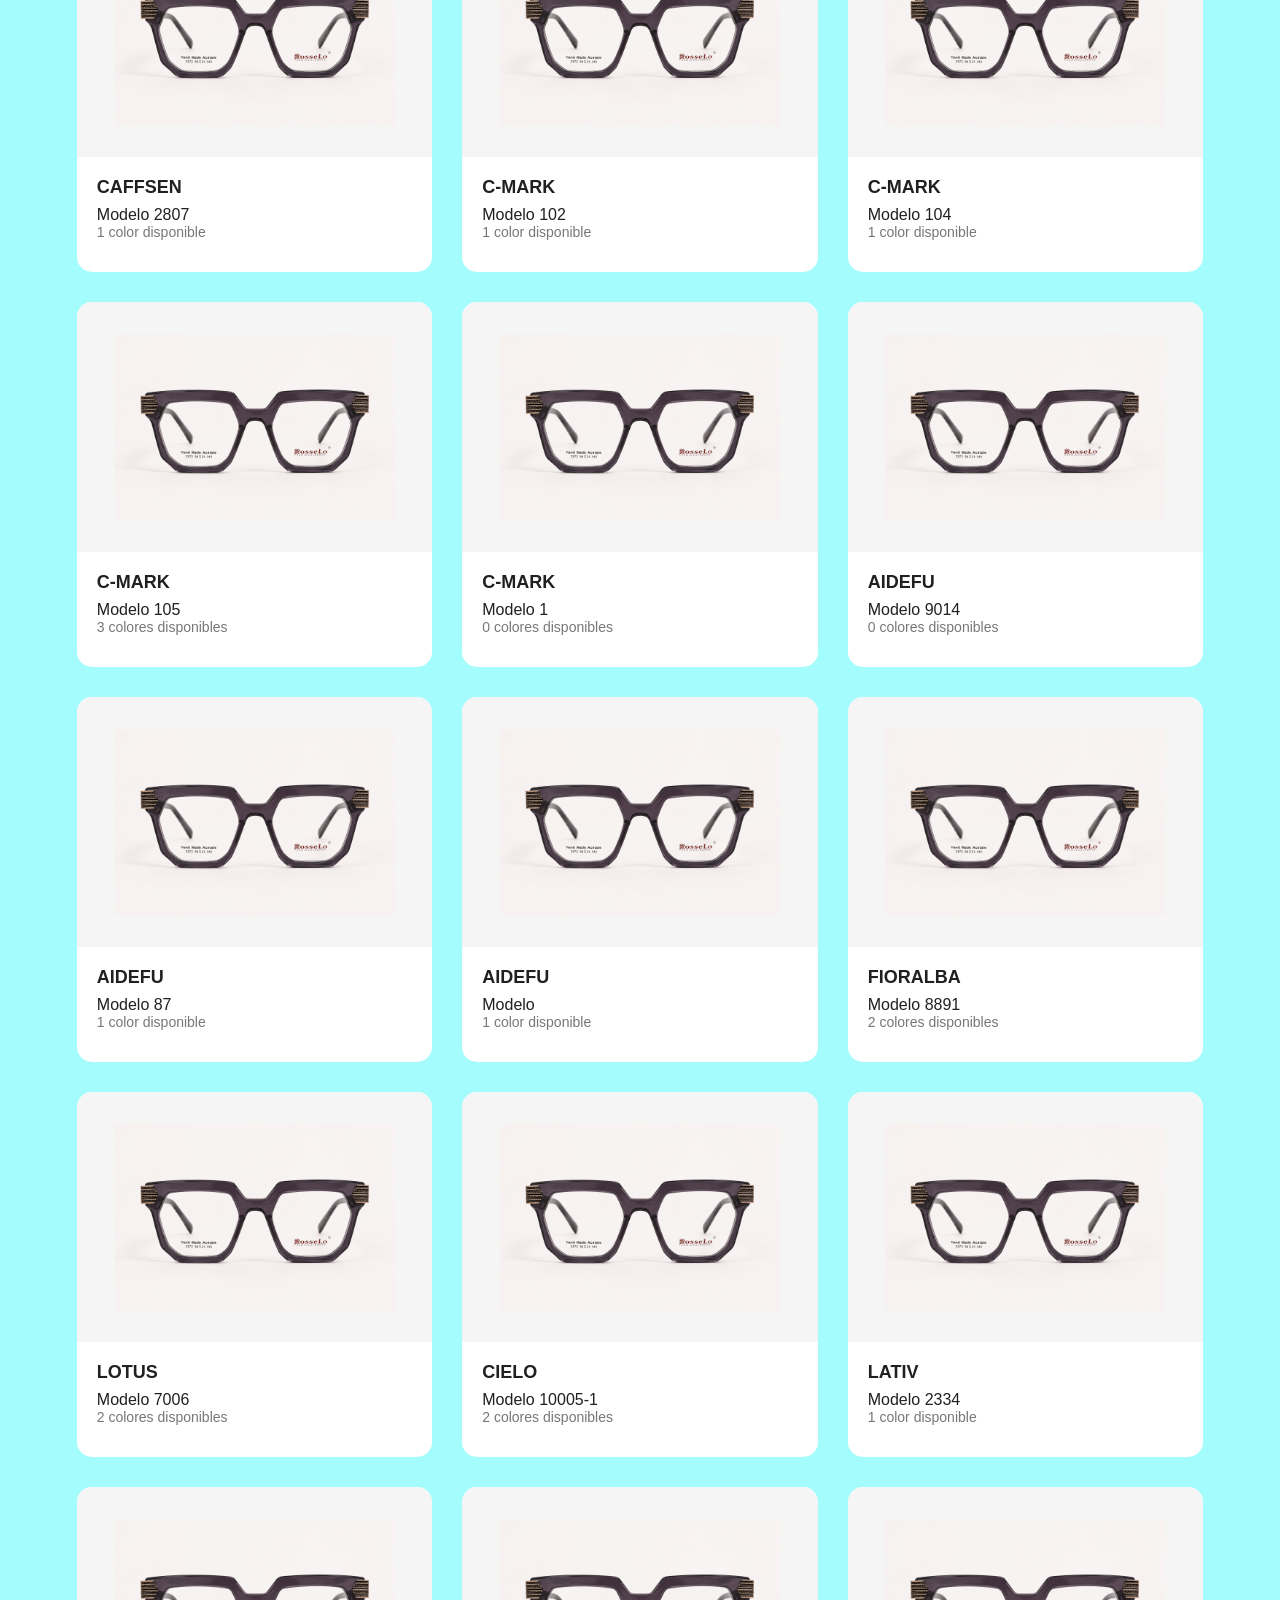
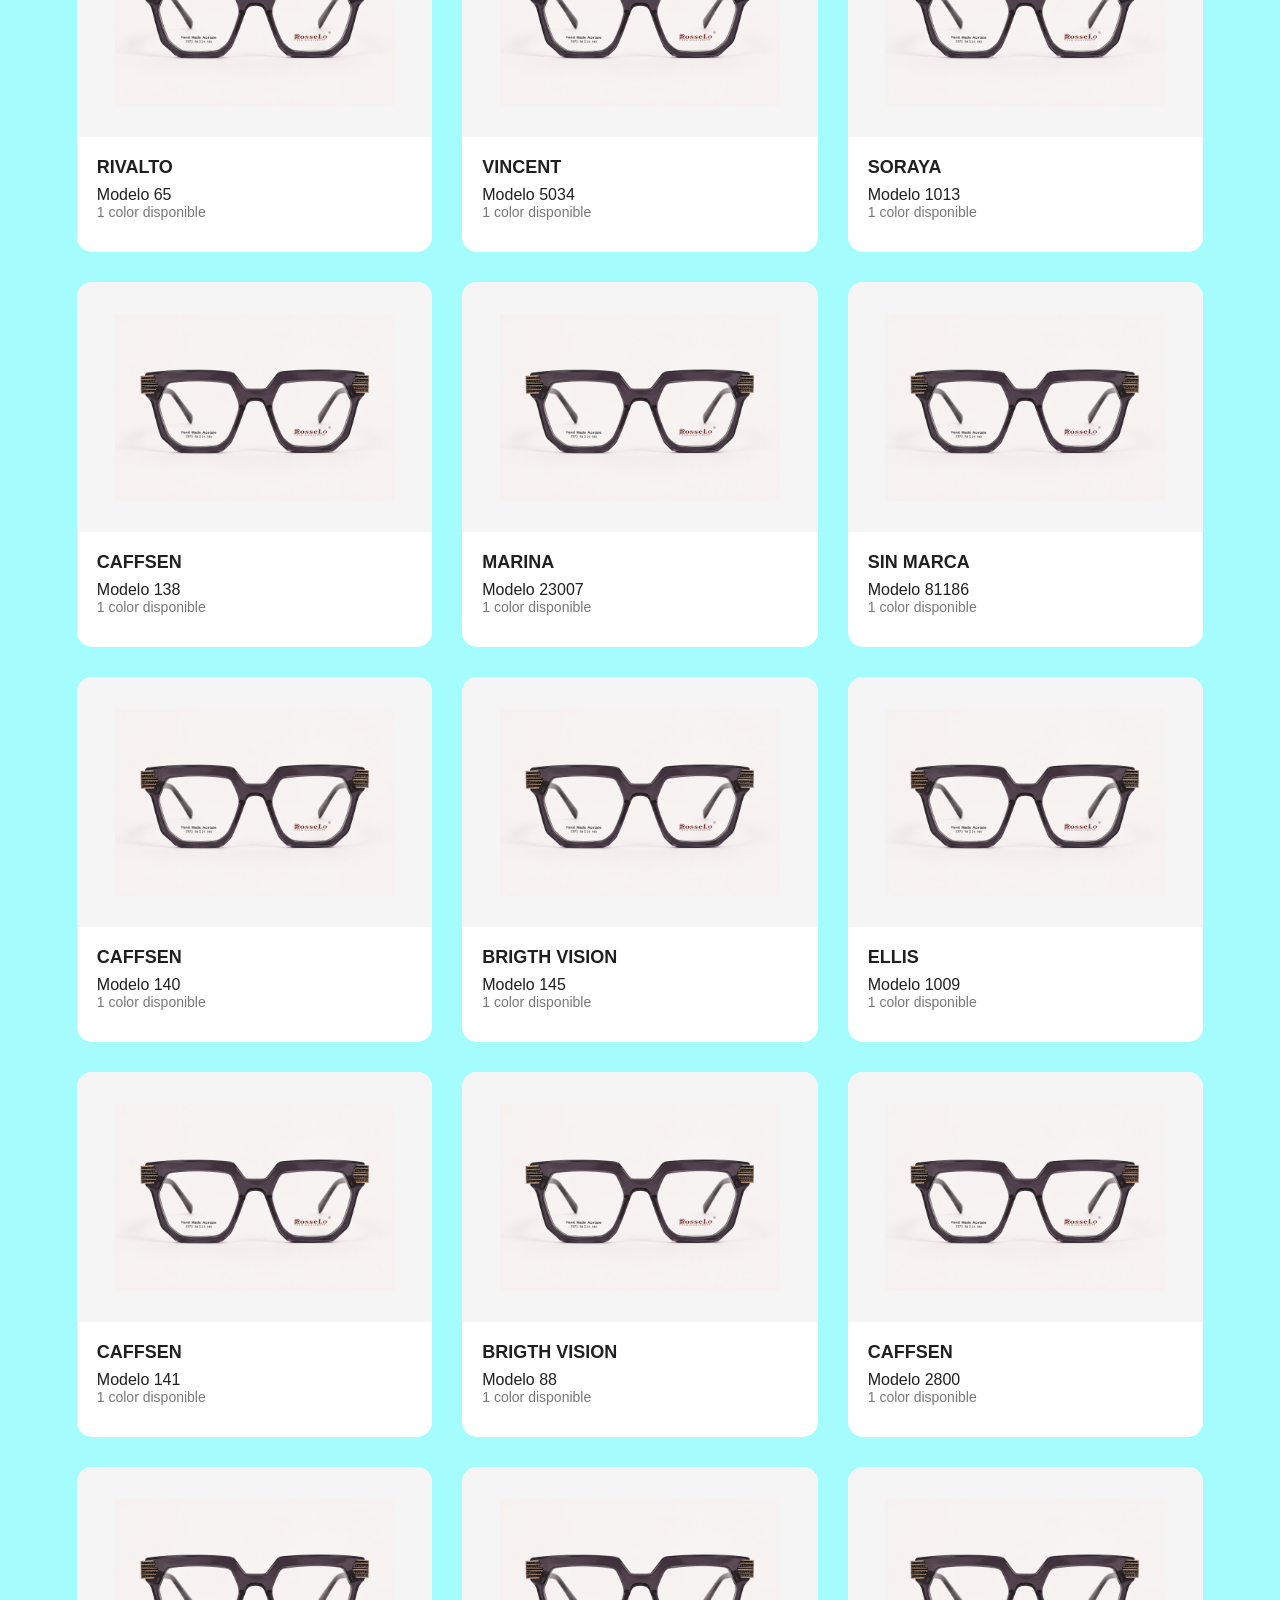
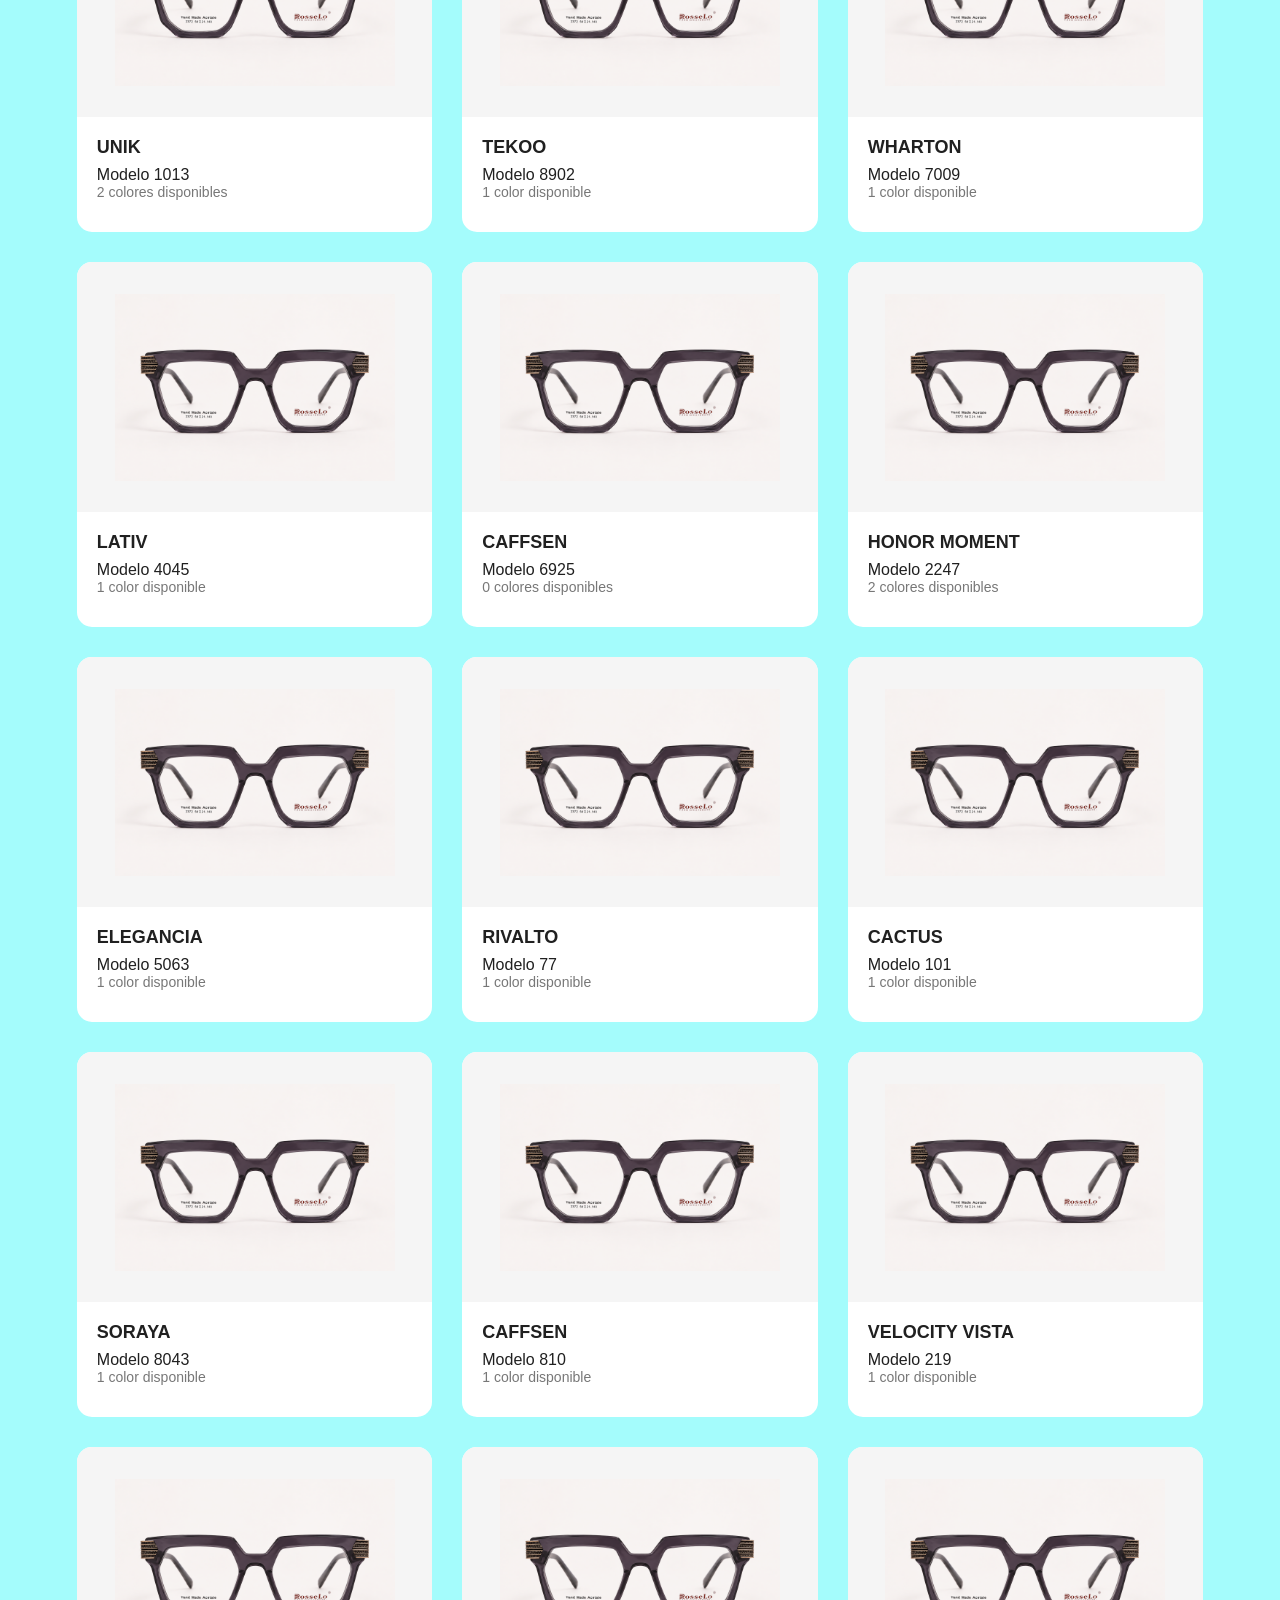
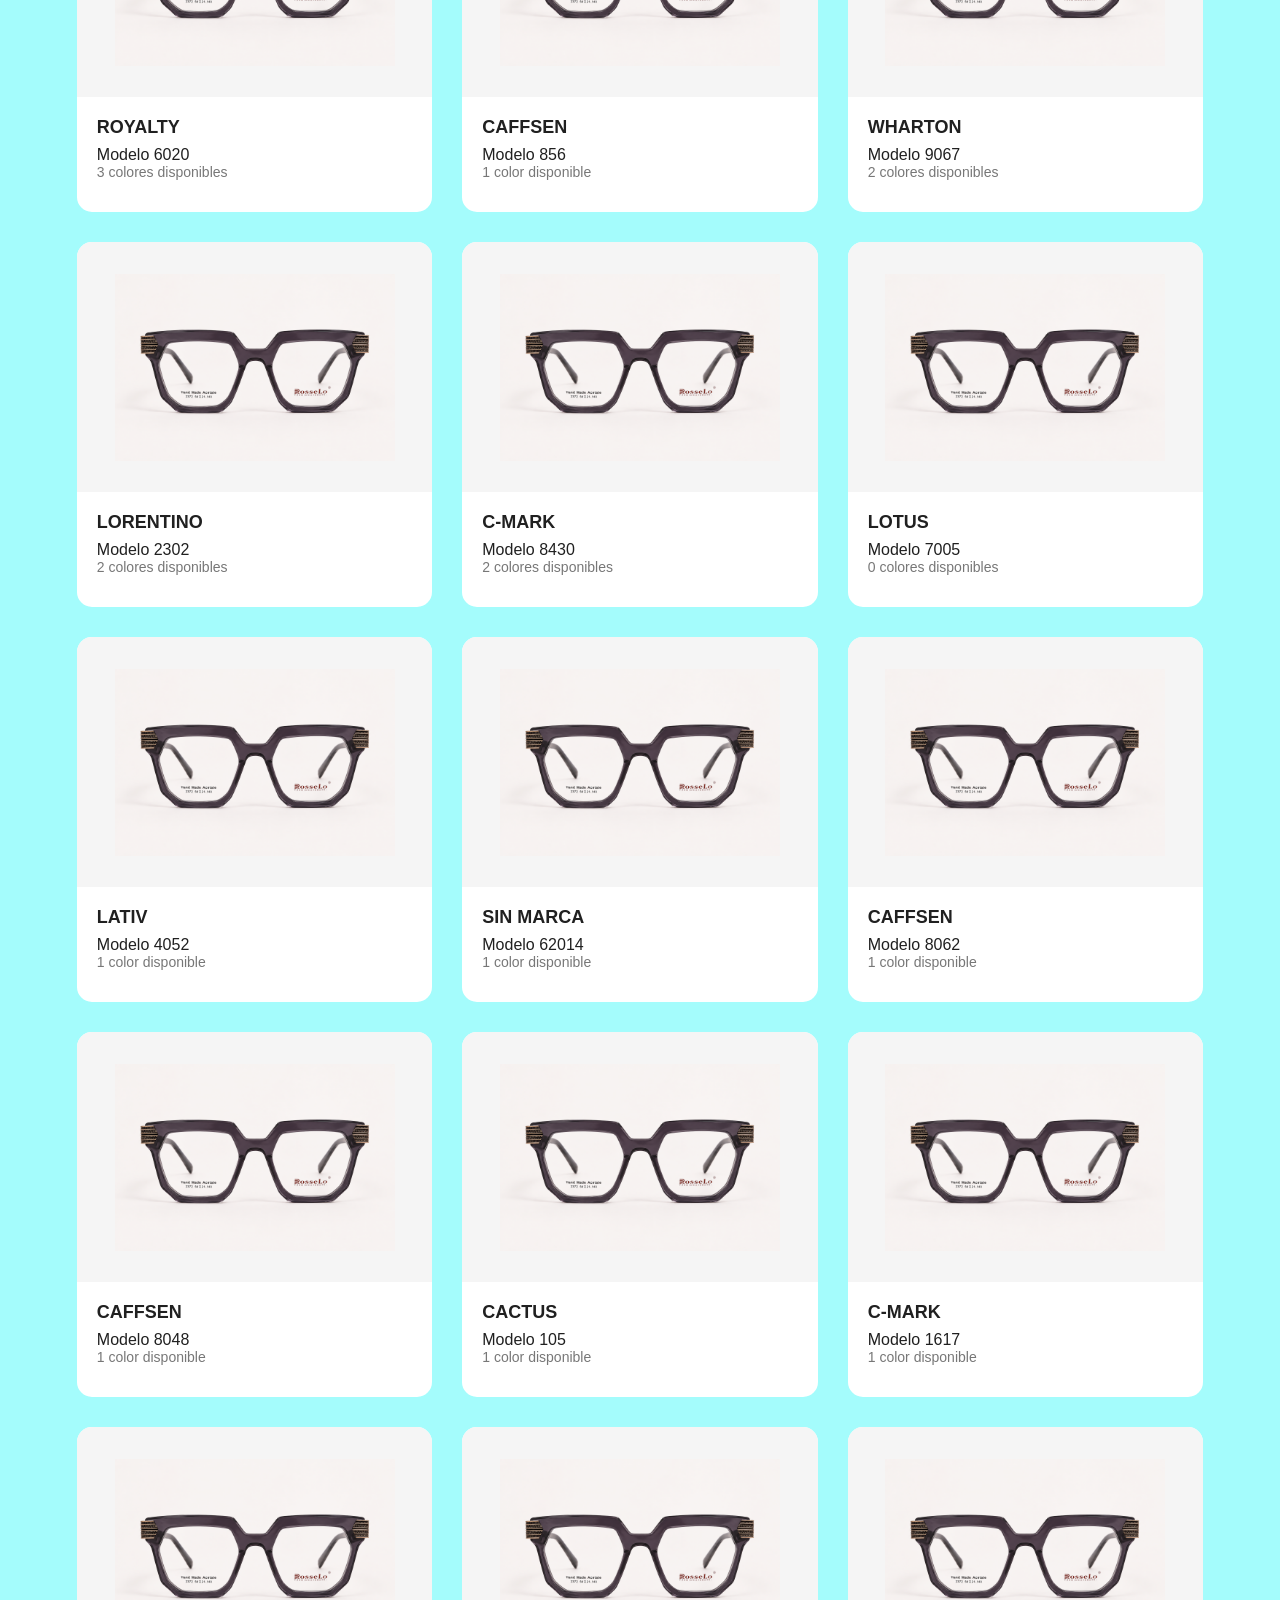
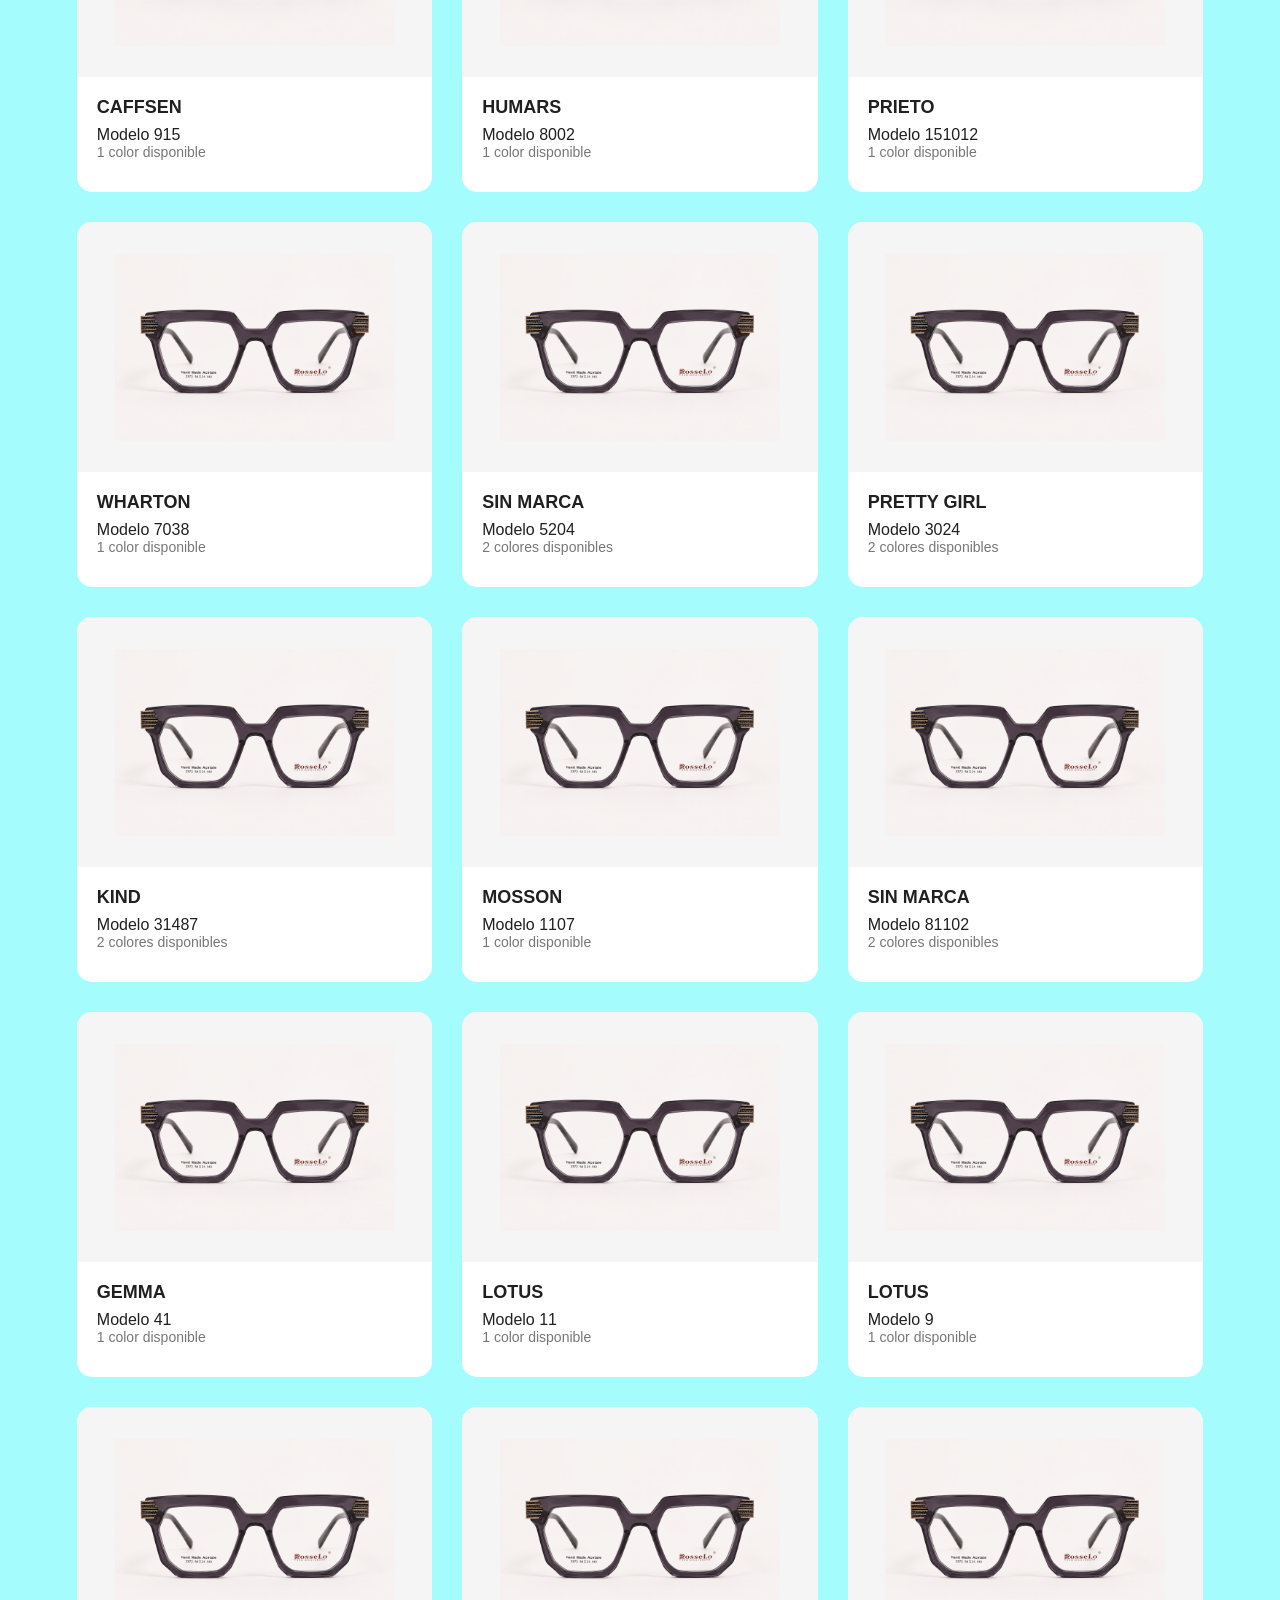
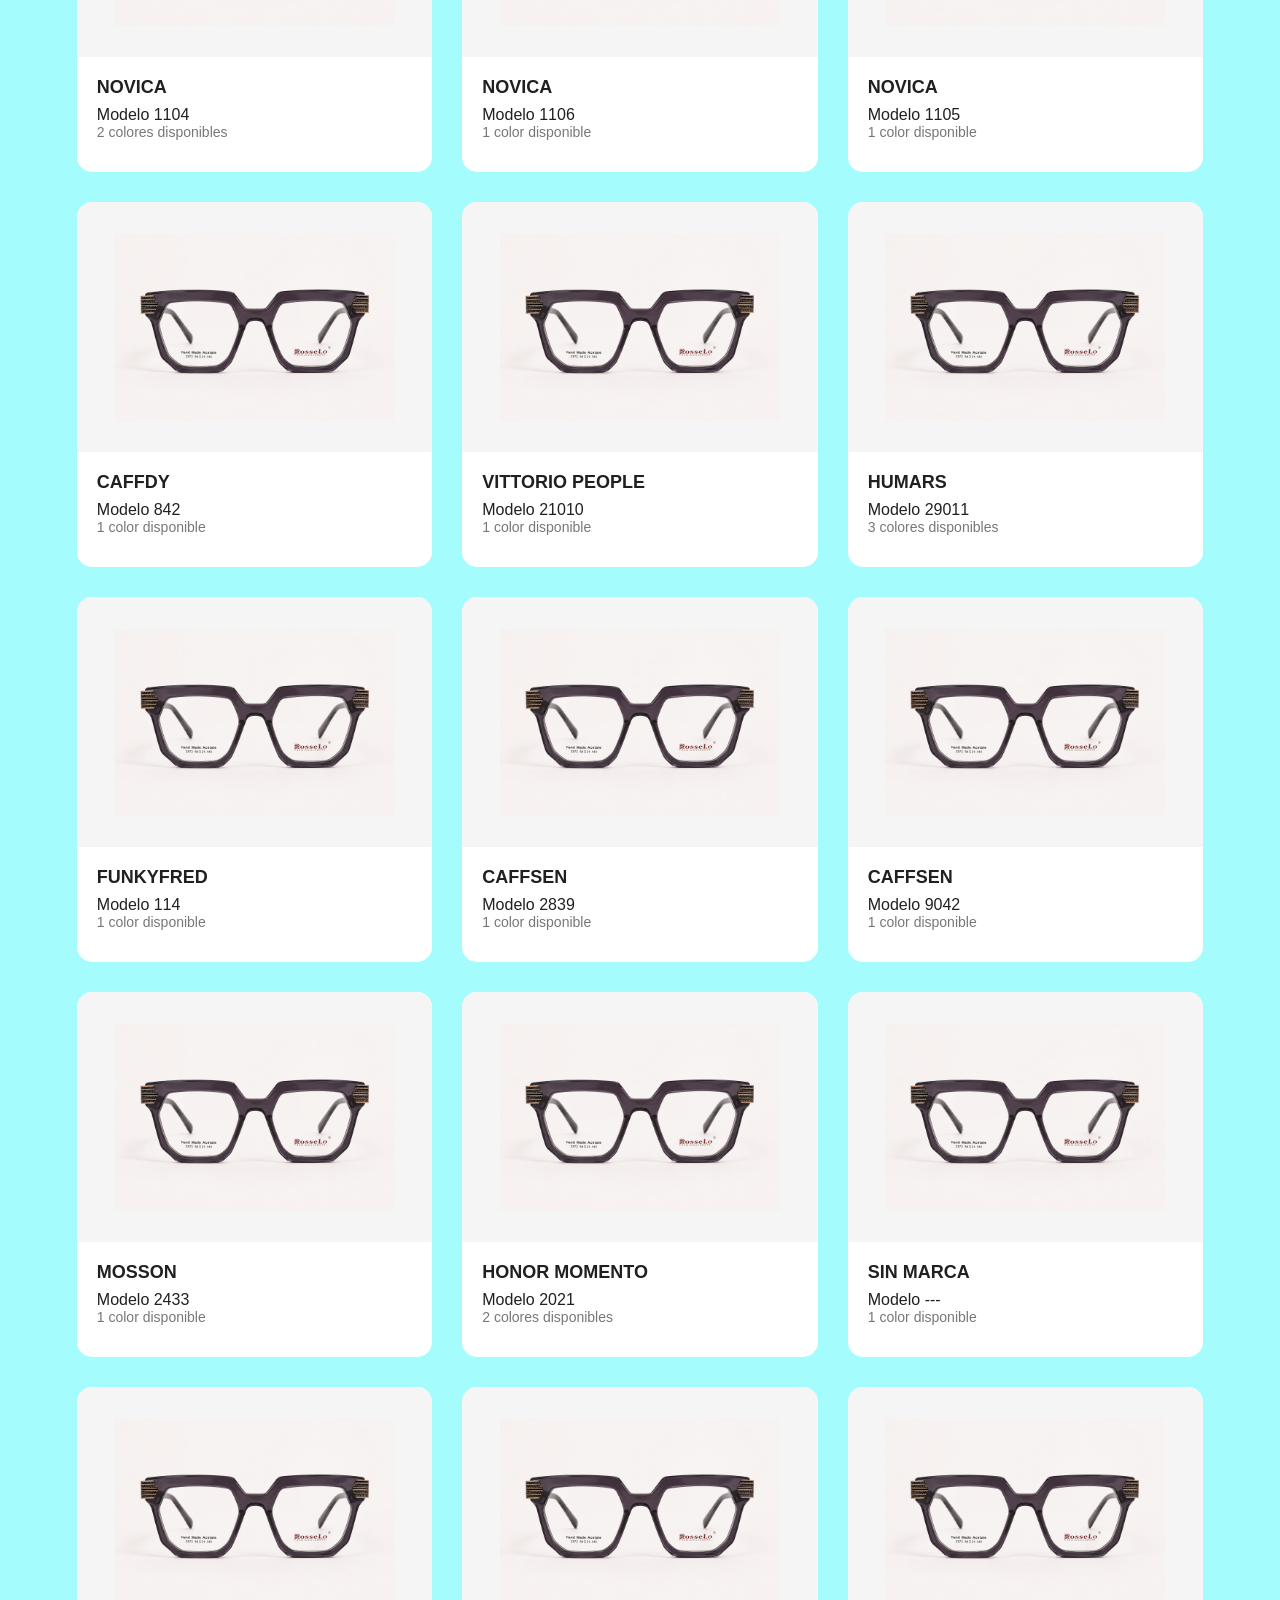
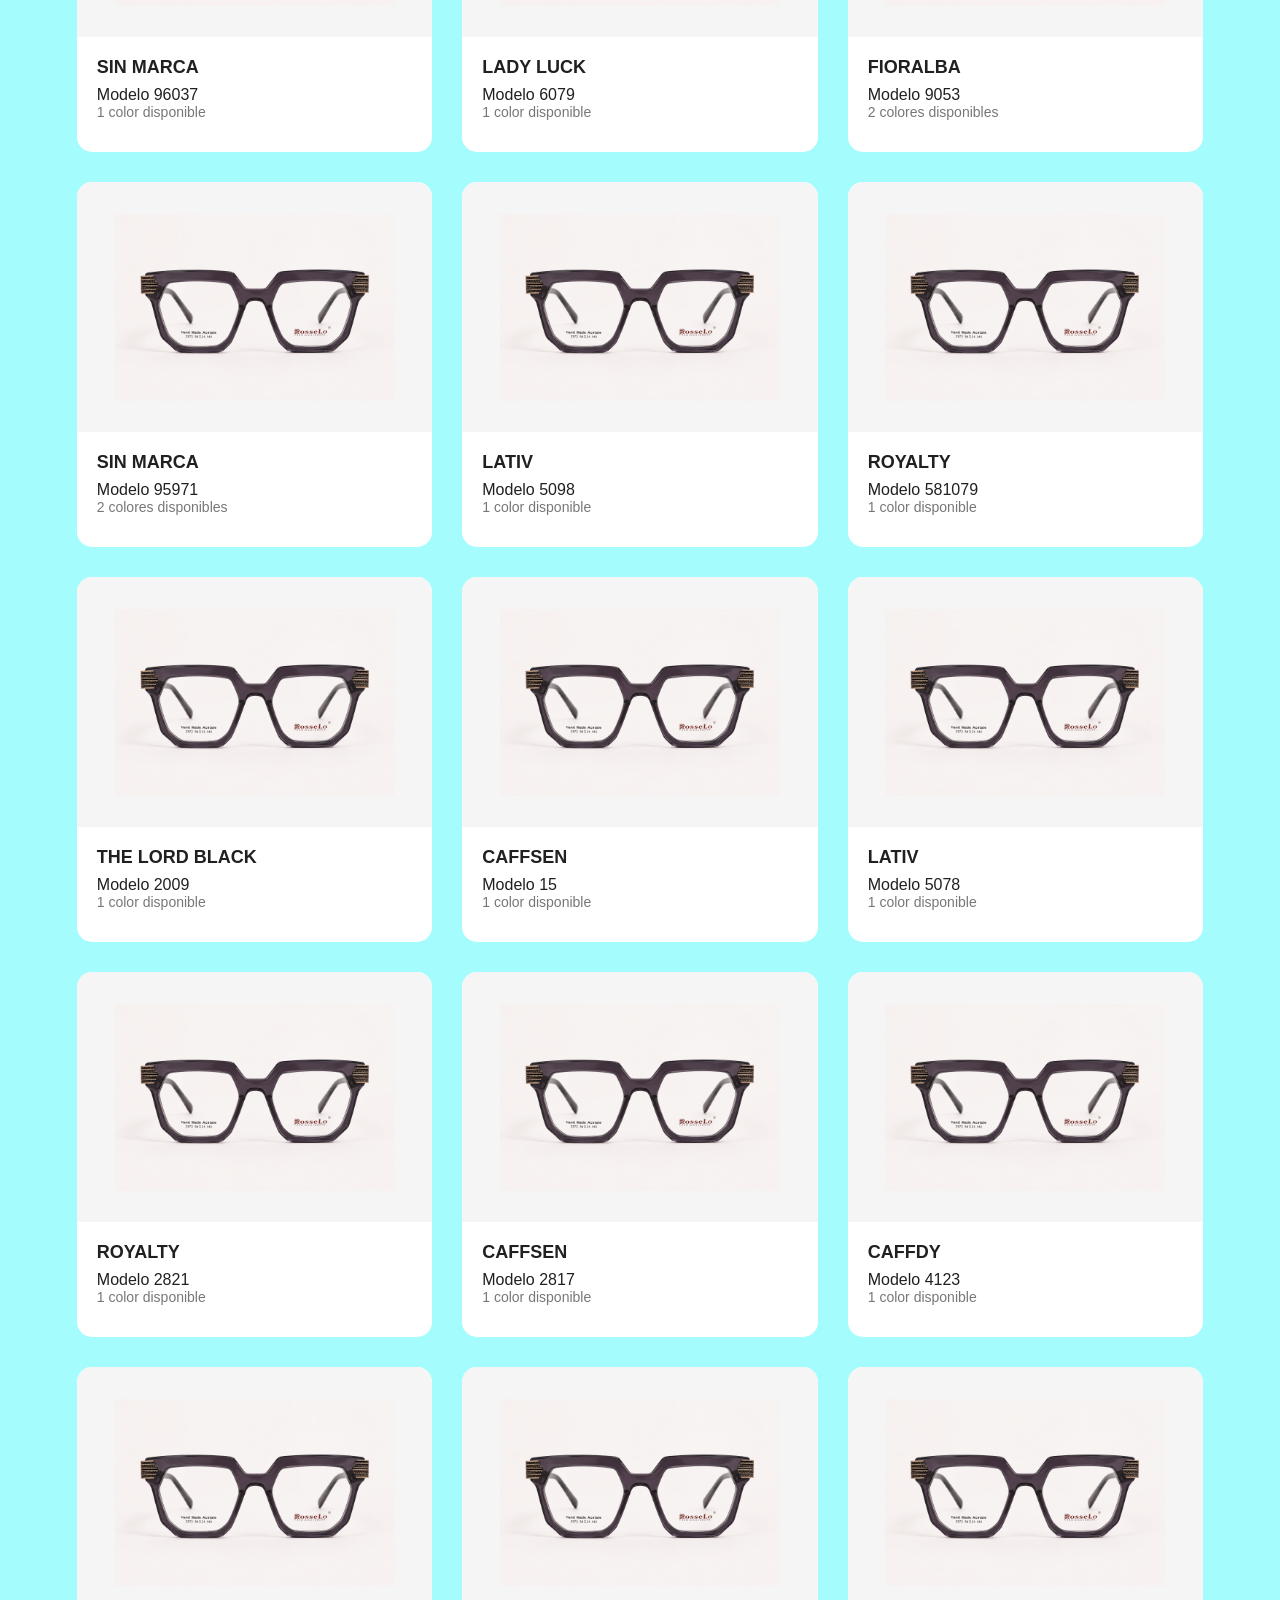
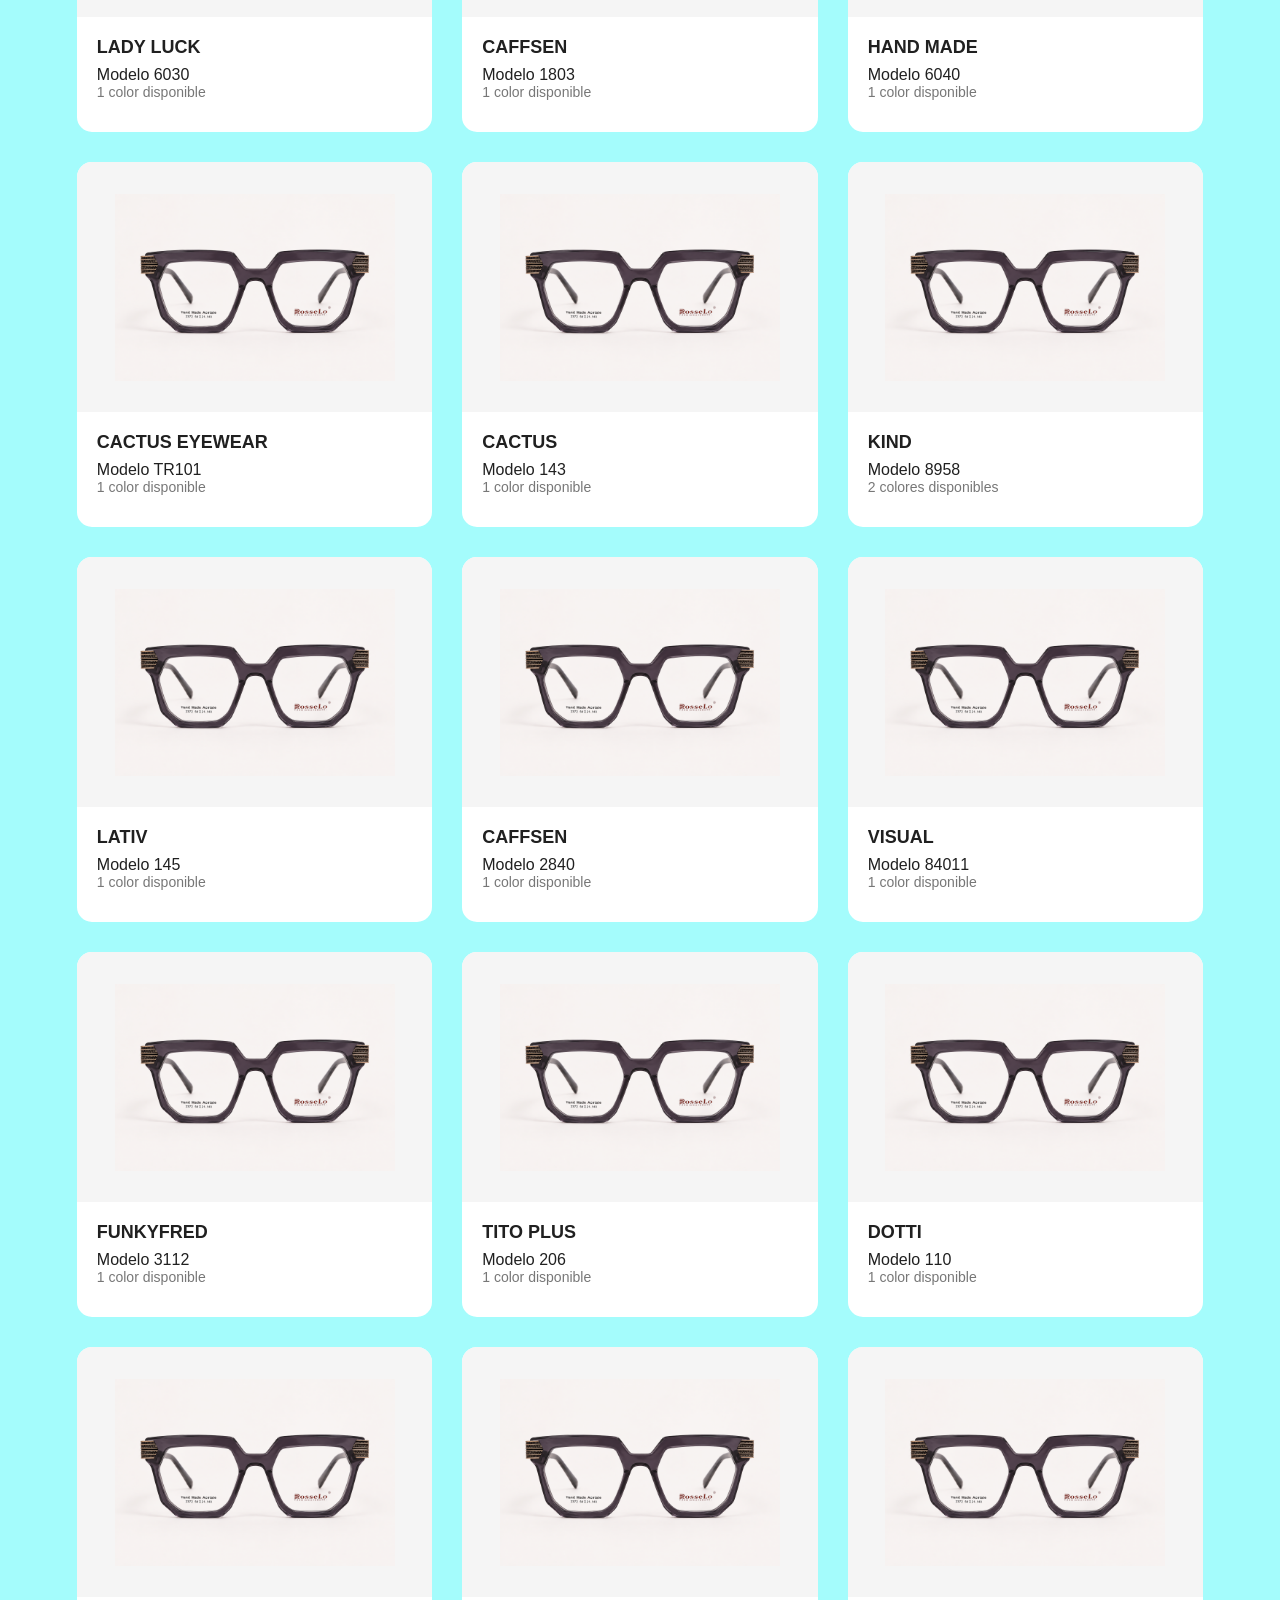
==== commit fa59fcb5: "Mejoras finales de diseño responsive" ====
--- a/catalogo.html
+++ b/catalogo.html
@@ -37,7 +37,6 @@
     <button class="menu-hamburguesa" id="abrir-menu" aria-label="Abrir menú">
         <span></span>
         <span></span>
-        <span></span>
     </button>
 
     <div class="logo">
@@ -46,9 +45,9 @@
 
     <nav class="menu" id="menu-principal">
 
-        <button class="cerrar-menu" id="cerrar-menu" aria-label="Cerrar menú">
-            ×
-        </button>
+        <div class="logo-menu-movil">
+    <img src="imagenes/Aqua Logo.png" alt="Óptica Aqua">
+</div>
 
         <a href="index.html">Inicio</a>
         <a href="catalogo.html" class="activo">Catálogo</a>
--- a/style.css/style.css
+++ b/style.css/style.css
@@ -285,9 +285,12 @@
 
   /* HEADER MÓVIL */
 
+/* HEADER MÓVIL */
+
 .encabezado {
     position: sticky;
     top: 0;
+    z-index: 1000;
 
     display: grid;
     grid-template-columns: 1fr auto 1fr;
@@ -298,7 +301,6 @@
 }
 
 /* Logo centrado */
-
 .logo {
     grid-column: 2;
 }
@@ -307,21 +309,17 @@
     width: 115px;
 }
 
-/* Hamburguesa izquierda */
-
+/* Hamburguesa */
 .menu-hamburguesa {
-    display: flex;
     grid-column: 1;
     grid-row: 1;
 
-    width: 38px;
-    height: 38px;
-
-    padding: 8px 5px;
-
+    display: flex;
     flex-direction: column;
-    justify-content: center;
     gap: 5px;
+
+    width: 34px;
+    padding: 5px 0;
 
     background: transparent;
     border: none;
@@ -330,65 +328,27 @@
 
 .menu-hamburguesa span {
     display: block;
-    width: 26px;
+    width: 28px;
     height: 2px;
-    background-color: #202020;
-    border-radius: 10px;
-}
-
-/* Buscar derecha */
-
+    background-color: #3b686f;
+}
+
+/* Buscar a la derecha */
 .acciones {
     grid-column: 3;
     grid-row: 1;
     justify-self: end;
-}
-
-body[data-pagina="catálogo"] .acciones {
-    margin-left: 0;
-}
-
-/* Menú móvil */
-
+    margin-left: 0 !important;
+}
+
+.acciones button {
+    padding: 9px 16px;
+    font-size: 13px;
+}
+
+/* Ocultamos el menú normal */
 .menu {
-    position: fixed;
-    inset: 0;
-
-    width: 100%;
-    height: 100vh;
-
-    background-color: white;
-
-    display: flex;
-    flex-direction: column;
-    align-items: flex-start;
-    justify-content: flex-start;
-
-    padding: 100px 8% 40px;
-    gap: 0;
-
-    z-index: 2000;
-
-    transform: translateX(-100%);
-    transition: transform 0.35s ease;
-}
-
-/* Cuando se abre */
-
-.menu.abierto {
-    transform: translateX(0);
-}
-
-/* Enlaces */
-
-.menu a {
-    width: 100%;
-    padding: 18px 0;
-
-    font-size: 22px;
-    font-family: 'Poppins', sans-serif;
-
-    border-bottom: 1px solid #eeeeee;
+    display: none;
 }
 
 /* X para cerrar */
@@ -1216,4 +1176,564 @@
         font-size: 13px;
         line-height: 1.3;
     }
+}
+/* =========================================
+   HEADER MÓVIL - DEJAR AL FINAL DEL CSS
+   ========================================= */
+
+@media (max-width: 768px) {
+
+    .encabezado {
+        display: grid;
+        grid-template-columns: 1fr auto 1fr;
+        align-items: center;
+
+        padding: 12px 5%;
+        gap: 0;
+    }
+
+    /* HAMBURGUESA */
+
+    .menu-hamburguesa {
+        display: flex;
+        flex-direction: column;
+        justify-content: center;
+        gap: 6px;
+
+        grid-column: 1;
+        grid-row: 1;
+        justify-self: start;
+
+        width: 36px;
+        padding: 6px 0;
+
+        background: transparent;
+        border: none;
+        cursor: pointer;
+    }
+
+    .menu-hamburguesa span {
+        display: block;
+        width: 28px;
+        height: 2px;
+        background-color: #3b686f;
+    }
+
+    /* LOGO */
+
+    .logo {
+        grid-column: 2;
+        grid-row: 1;
+        justify-self: center;
+    }
+
+    .logo img {
+        width: 115px;
+    }
+
+    /* BUSCAR */
+
+    .acciones {
+        grid-column: 3;
+        grid-row: 1;
+        justify-self: end;
+        margin-left: 0 !important;
+    }
+
+    .acciones button {
+        padding: 9px 16px;
+        font-size: 13px;
+    }
+
+    /* MENÚ DE ESCRITORIO */
+
+    .menu {
+        display: none;
+    }
+}
+/* =========================
+   MENÚ MÓVIL ABIERTO
+========================= */
+
+.menu.abierto {
+    display: flex;
+
+    position: fixed;
+    inset: 0;
+
+    width: 100%;
+    height: 100vh;
+
+    background-color: #f7f7f5;
+
+    flex-direction: column;
+    align-items: flex-start;
+    justify-content: flex-start;
+
+    padding: 120px 8% 40px;
+    gap: 0;
+
+    z-index: 2000;
+}
+
+/* Enlaces */
+
+.menu.abierto a {
+    display: block;
+    width: 100%;
+
+    padding: 20px 0;
+
+    font-size: 25px;
+    font-weight: 400;
+    color: #202020;
+
+    text-decoration: none;
+    border-bottom: 1px solid #e5e5e5;
+}
+
+#menu-principal a {
+    width: 100%;
+    padding: 20px 0;
+
+    border-bottom: 1px solid rgba(59, 104, 111, 0.15);
+}
+#menu-principal a:last-child {
+    border-bottom: none;
+}
+
+/* Página actual */
+
+.menu.abierto a.activo {
+    color: #00bfae;
+    font-weight: 600;
+}
+
+/* X para cerrar */
+
+.menu.abierto .cerrar-menu {
+    display: block;
+
+    position: absolute;
+    top: 24px;
+    left: 8%;
+
+    padding: 0;
+
+    background: none;
+    border: none;
+
+    color: #3b686f;
+    font-size: 45px;
+    font-weight: 200;
+    line-height: 1;
+
+    cursor: pointer;
+}
+/* Logo dentro del menú abierto */
+
+.logo-menu-movil {
+    display: none;
+}
+
+.menu.abierto .logo-menu-movil {
+    display: block;
+
+    position: absolute;
+    top: 22px;
+    left: 50%;
+    transform: translateX(-50%);
+}
+
+.menu.abierto .logo-menu-movil img {
+    display: block;
+    width: 115px;
+    height: auto;
+}
+/* Corregir posición de la X */
+
+.menu.abierto .cerrar-menu {
+    display: block !important;
+
+    position: absolute !important;
+    top: 24px !important;
+    left: 6% !important;
+    right: auto !important;
+
+    transform: none !important;
+
+    width: auto !important;
+    margin: 0 !important;
+    padding: 0 !important;
+
+    background: transparent;
+    border: none;
+
+    font-size: 42px;
+    line-height: 1;
+    color: #3b686f;
+
+    z-index: 10;
+}
+/* =========================================
+   MENÚ MÓVIL DESLIZABLE
+========================================= */
+
+@media (max-width: 768px) {
+
+    /* HEADER SIEMPRE ENCIMA */
+    .encabezado {
+        position: sticky;
+        top: 0;
+        z-index: 2500;
+        background-color: white;
+    }
+
+
+    /* =========================
+       PANEL DEL MENÚ
+    ========================= */
+
+    #menu-principal {
+        display: flex;
+
+        position: fixed;
+
+        /* empieza debajo del header */
+        top: 65px;
+        left: 0;
+
+        width: 100%;
+        height: calc(100% - 65px);
+
+        flex-direction: column;
+        align-items: flex-start;
+
+        padding: 35px 6%;
+
+        background-color: #f7f7f5;
+
+        z-index: 2000;
+
+        /* escondido hacia la izquierda */
+        transform: translateX(-100%);
+
+        transition: transform 0.45s ease;
+    }
+
+
+    /* PANEL ABIERTO */
+
+    #menu-principal.menu-abierto {
+        transform: translateX(0);
+    }
+
+
+    /* BLOQUEAR SCROLL */
+
+    body.menu-movil-abierto {
+        overflow: hidden;
+    }
+
+
+    /* =========================
+       HAMBURGUESA
+    ========================= */
+
+    .menu-hamburguesa {
+        position: relative;
+        z-index: 2600;
+
+        display: flex;
+        flex-direction: column;
+        justify-content: center;
+
+        width: 34px;
+        height: 34px;
+
+        padding: 0;
+        gap: 7px;
+
+        background: transparent;
+        border: none;
+    }
+
+    .menu-hamburguesa span {
+        display: block;
+
+        width: 27px;
+        height: 2px;
+
+        background-color: #3b686f;
+
+        transform-origin: center;
+
+        transition: transform 0.35s ease;
+    }
+
+
+    /* =========================
+       DOS LÍNEAS → X
+    ========================= */
+
+    .menu-hamburguesa.activo {
+        gap: 0;
+    }
+
+    .menu-hamburguesa.activo span:first-child {
+        position: absolute;
+        transform: rotate(45deg);
+    }
+
+    .menu-hamburguesa.activo span:last-child {
+        position: absolute;
+        transform: rotate(-45deg);
+    }
+}
+/* =========================================
+   FICHA DE PRODUCTO - MÓVIL
+========================================= */
+
+@media (max-width: 768px) {
+
+    .modal-producto {
+        padding: 16px;
+        align-items: center;
+        justify-content: center;
+    }
+
+    .modal-contenido {
+    width: calc(100% - 32px) !important;
+    max-width: 420px !important;
+
+    height: auto !important;
+    min-height: 0 !important;
+    max-height: 80vh !important;
+
+    margin: auto !important;
+    padding: 18px !important;
+
+    overflow-y: auto !important;
+
+    border-radius: 18px !important;
+}
+
+    .modal-interior {
+        display: block;
+    }
+
+
+    /* FOTO PRINCIPAL */
+
+    .modal-galeria {
+        width: 100%;
+    }
+
+    .modal-imagen {
+    width: 100% !important;
+    height: 180px !important;
+
+    display: flex;
+    align-items: center;
+    justify-content: center;
+
+    padding: 12px !important;
+    border-radius: 12px;
+}
+
+.modal-imagen img {
+    width: 100% !important;
+    height: 100% !important;
+    object-fit: contain;
+}
+
+
+    /* INFORMACIÓN */
+
+   .modal-datos {
+    padding: 16px 0 0 !important;
+    margin: 0 !important;
+}
+
+.modal-datos h2 {
+    font-size: 22px !important;
+    margin: 2px 0 8px !important;
+}
+
+.modal-datos p {
+    margin: 6px 0 !important;
+}
+
+
+    /* VARIANTES */
+
+    .variantes-modal {
+        display: flex;
+        flex-wrap: wrap;
+        gap: 8px;
+
+        margin-top: 18px;
+    }
+
+    .boton-variante {
+        padding: 9px 15px;
+        font-size: 13px;
+    }
+
+
+    /* MINIATURAS */
+
+    .miniaturas-modal {
+        display: flex;
+        gap: 8px;
+
+        margin-top: 16px;
+    }
+
+    .miniaturas-modal img {
+        width: 62px;
+        height: 62px;
+
+        object-fit: contain;
+    }
+
+
+    /* DETALLE */
+
+    .detalle-variante {
+        margin-top: 18px;
+        font-size: 14px;
+    }
+
+}
+@media (max-width: 768px) {
+
+    .modal-producto {
+        padding: 12px !important;
+    }
+
+    .modal-contenido {
+        width: calc(100% - 24px) !important;
+        max-width: 380px !important;
+
+        height: auto !important;
+        min-height: 0 !important;
+        max-height: 82vh !important;
+
+        padding: 16px !important;
+        overflow-y: auto !important;
+    }
+
+    /* Quitar distribución gigante de escritorio */
+    .modal-interior {
+        display: flex !important;
+        flex-direction: column !important;
+        gap: 14px !important;
+
+        height: auto !important;
+        min-height: 0 !important;
+    }
+
+    .modal-galeria {
+        width: 100% !important;
+        height: auto !important;
+        min-height: 0 !important;
+
+        margin: 0 !important;
+        padding: 0 !important;
+    }
+
+    /* FOTO MUCHO MÁS COMPACTA */
+    .modal-imagen {
+        width: 100% !important;
+        height: 155px !important;
+        min-height: 0 !important;
+
+        margin: 0 !important;
+        padding: 10px !important;
+    }
+
+    .modal-imagen img {
+        width: 100% !important;
+        height: 100% !important;
+        object-fit: contain !important;
+    }
+
+    /* DATOS INMEDIATAMENTE DEBAJO */
+    .modal-datos {
+        width: 100% !important;
+
+        margin: 0 !important;
+        padding: 0 !important;
+
+        min-height: 0 !important;
+    }
+
+    .modal-datos .subtitulo {
+        margin: 0 0 3px !important;
+        font-size: 12px !important;
+    }
+
+    .modal-datos h2 {
+        margin: 0 0 6px !important;
+        font-size: 21px !important;
+    }
+
+    .modal-datos > p {
+        margin: 4px 0 !important;
+        font-size: 14px !important;
+    }
+
+    .variantes-modal {
+        margin: 12px 0 0 !important;
+        gap: 6px !important;
+    }
+
+    .boton-variante {
+        padding: 8px 13px !important;
+        font-size: 12px !important;
+    }
+
+    .detalle-variante {
+        margin: 12px 0 0 !important;
+        padding: 0 !important;
+    }
+
+    .miniaturas-modal {
+        margin: 10px 0 !important;
+        gap: 7px !important;
+    }
+
+    .miniaturas-modal img {
+        width: 52px !important;
+        height: 52px !important;
+    }
+}
+.modal-imagen {
+    overflow: hidden !important;
+}
+
+.modal-imagen img {
+    width: 100% !important;
+    height: 100% !important;
+    object-fit: contain !important;
+
+    transform: scale(1.8);
+    transform-origin: center;
+}
+@media (max-width: 768px) {
+
+    body[data-pagina="catálogo"] .cabecera-catalogo {
+        text-align: center;
+    }
+
+    body[data-pagina="catálogo"] .titulo-seccion {
+        width: 100%;
+        text-align: center;
+    }
+
+    body[data-pagina="catálogo"] .titulo-seccion h2,
+    body[data-pagina="catálogo"] .titulo-seccion .subtitulo {
+        text-align: center;
+    }
 }
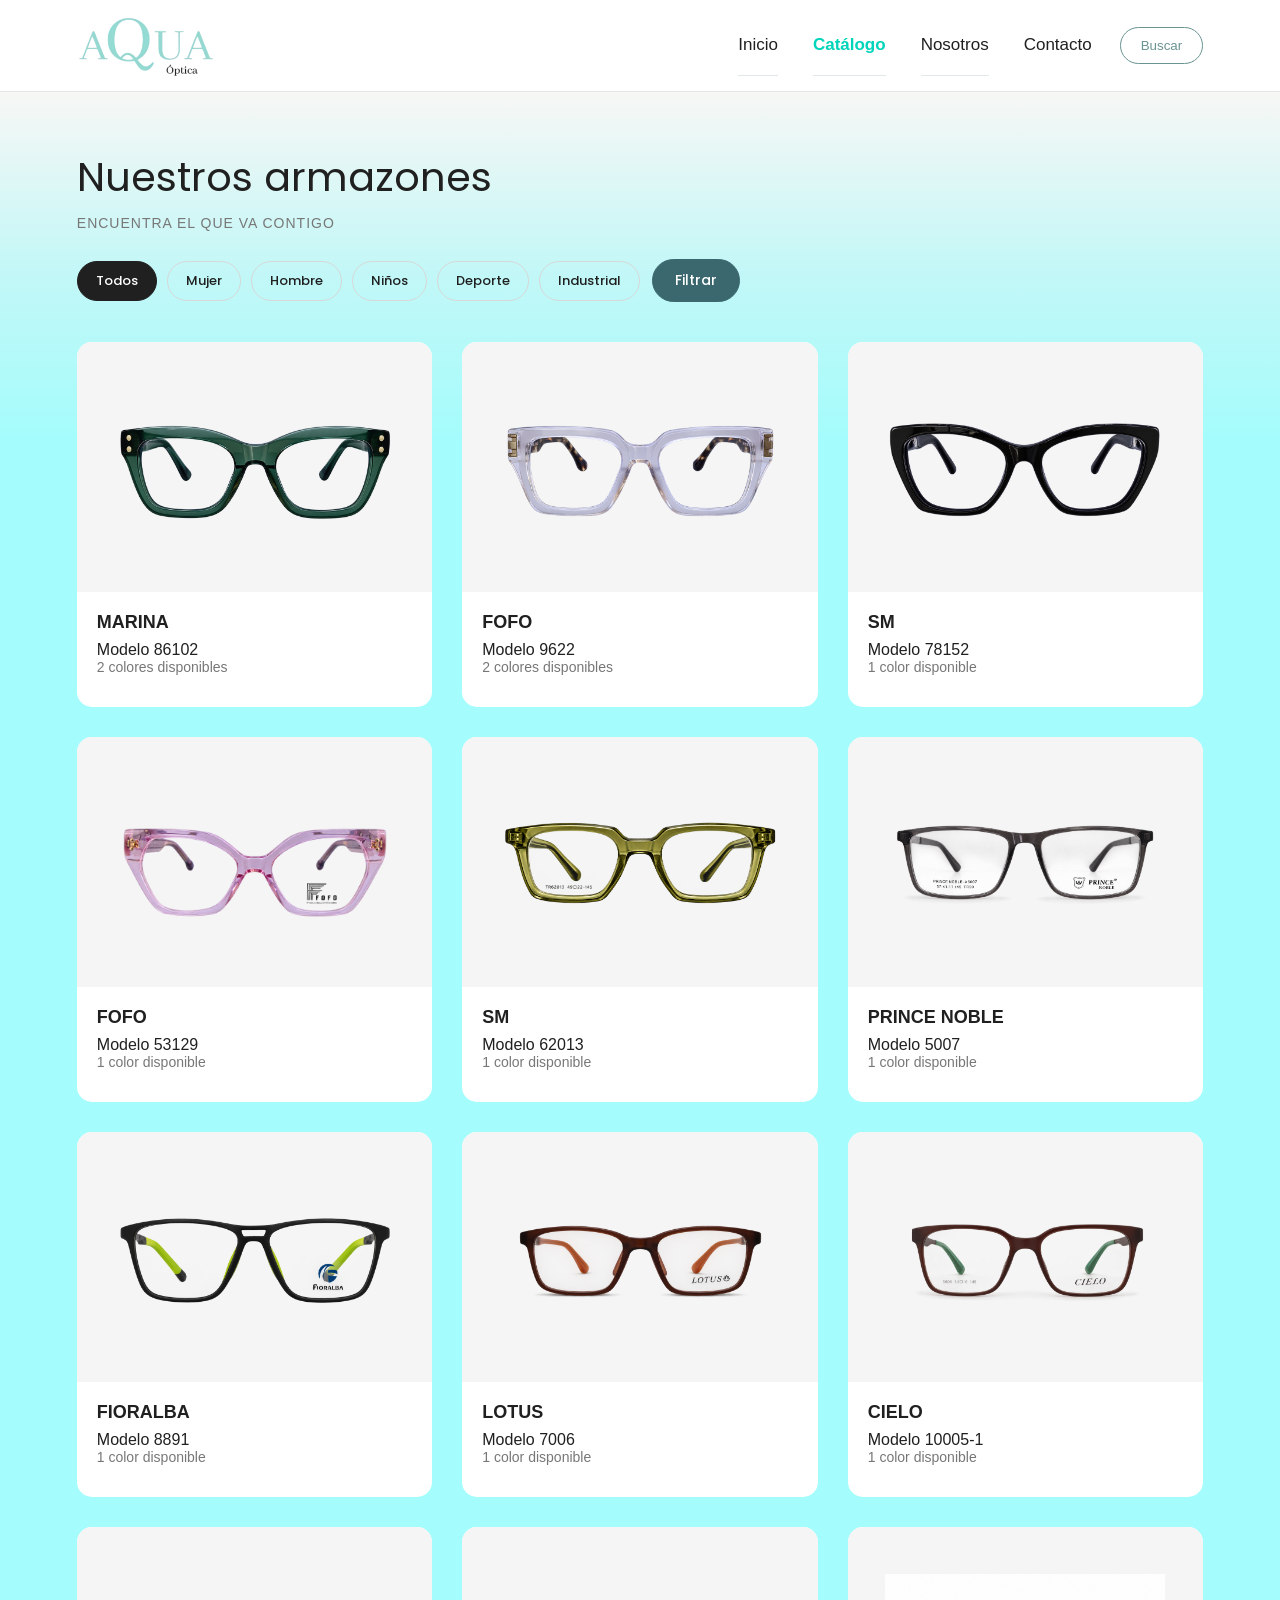
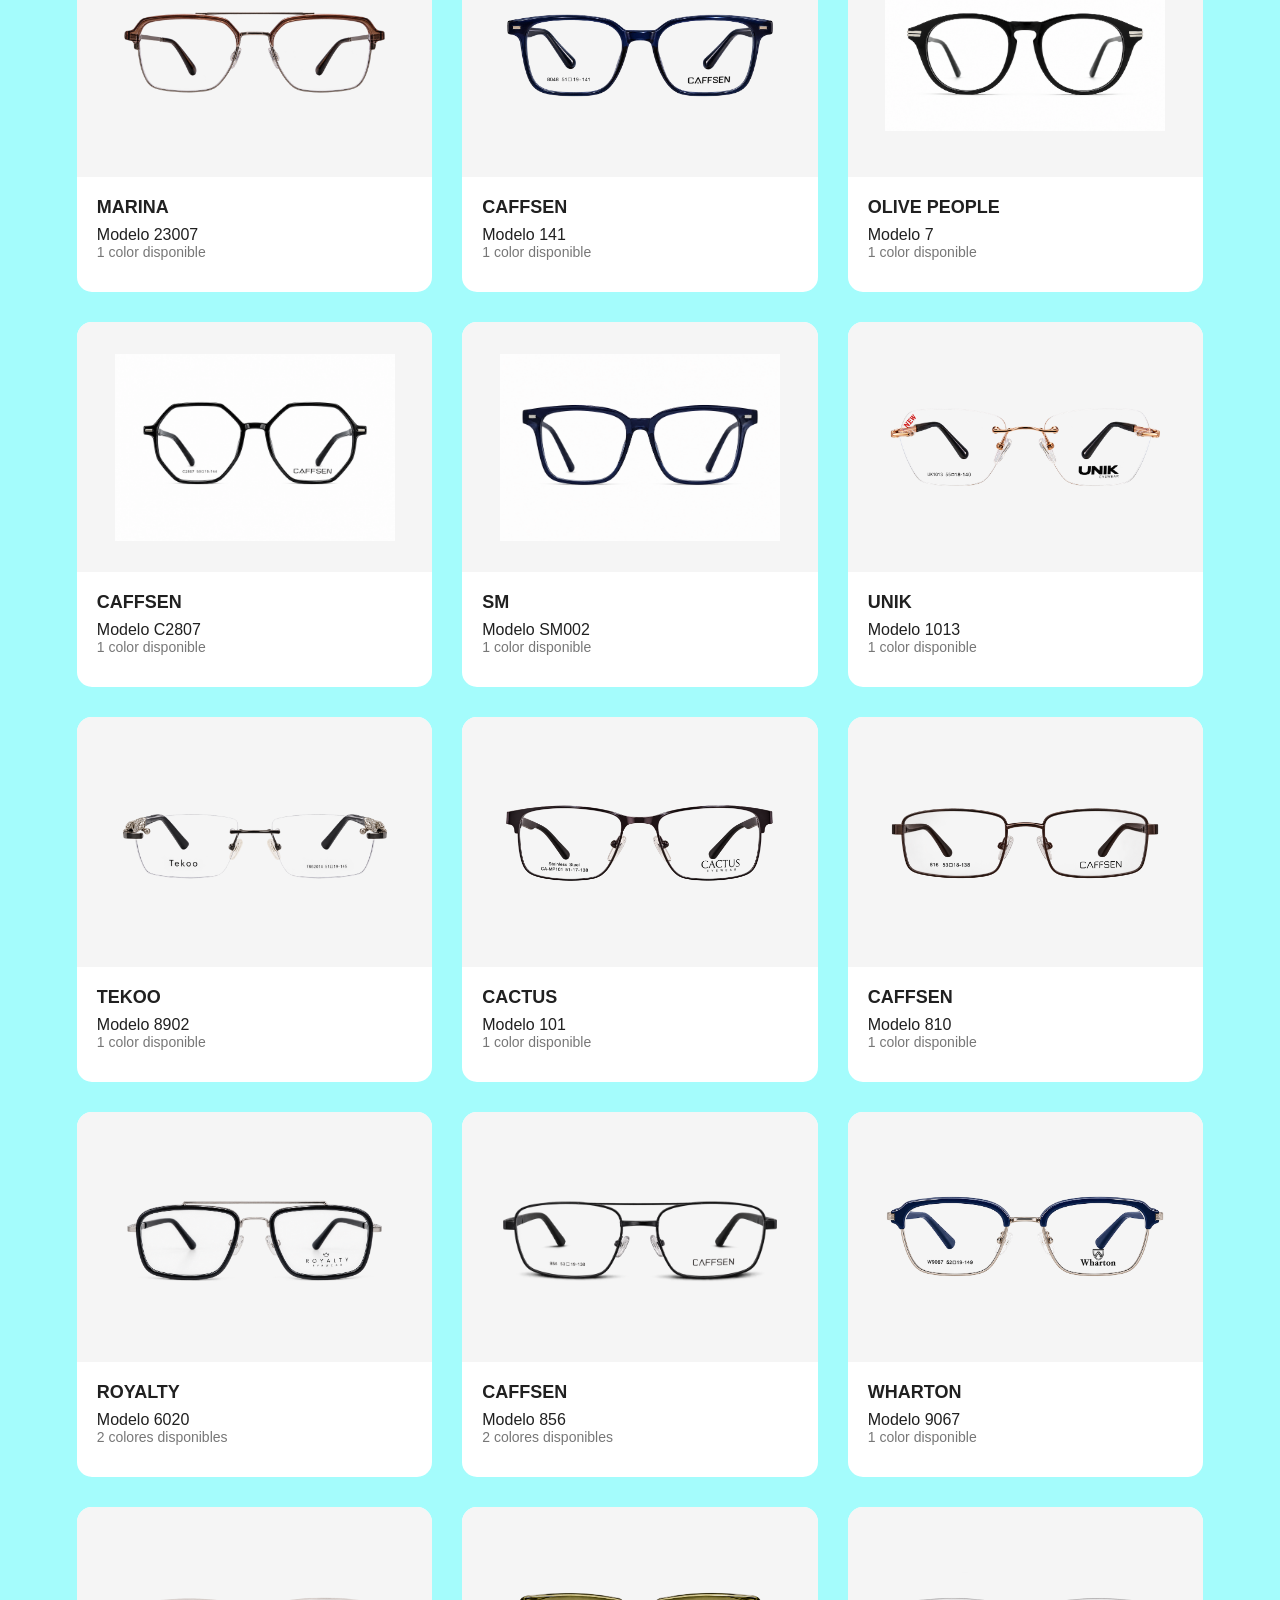
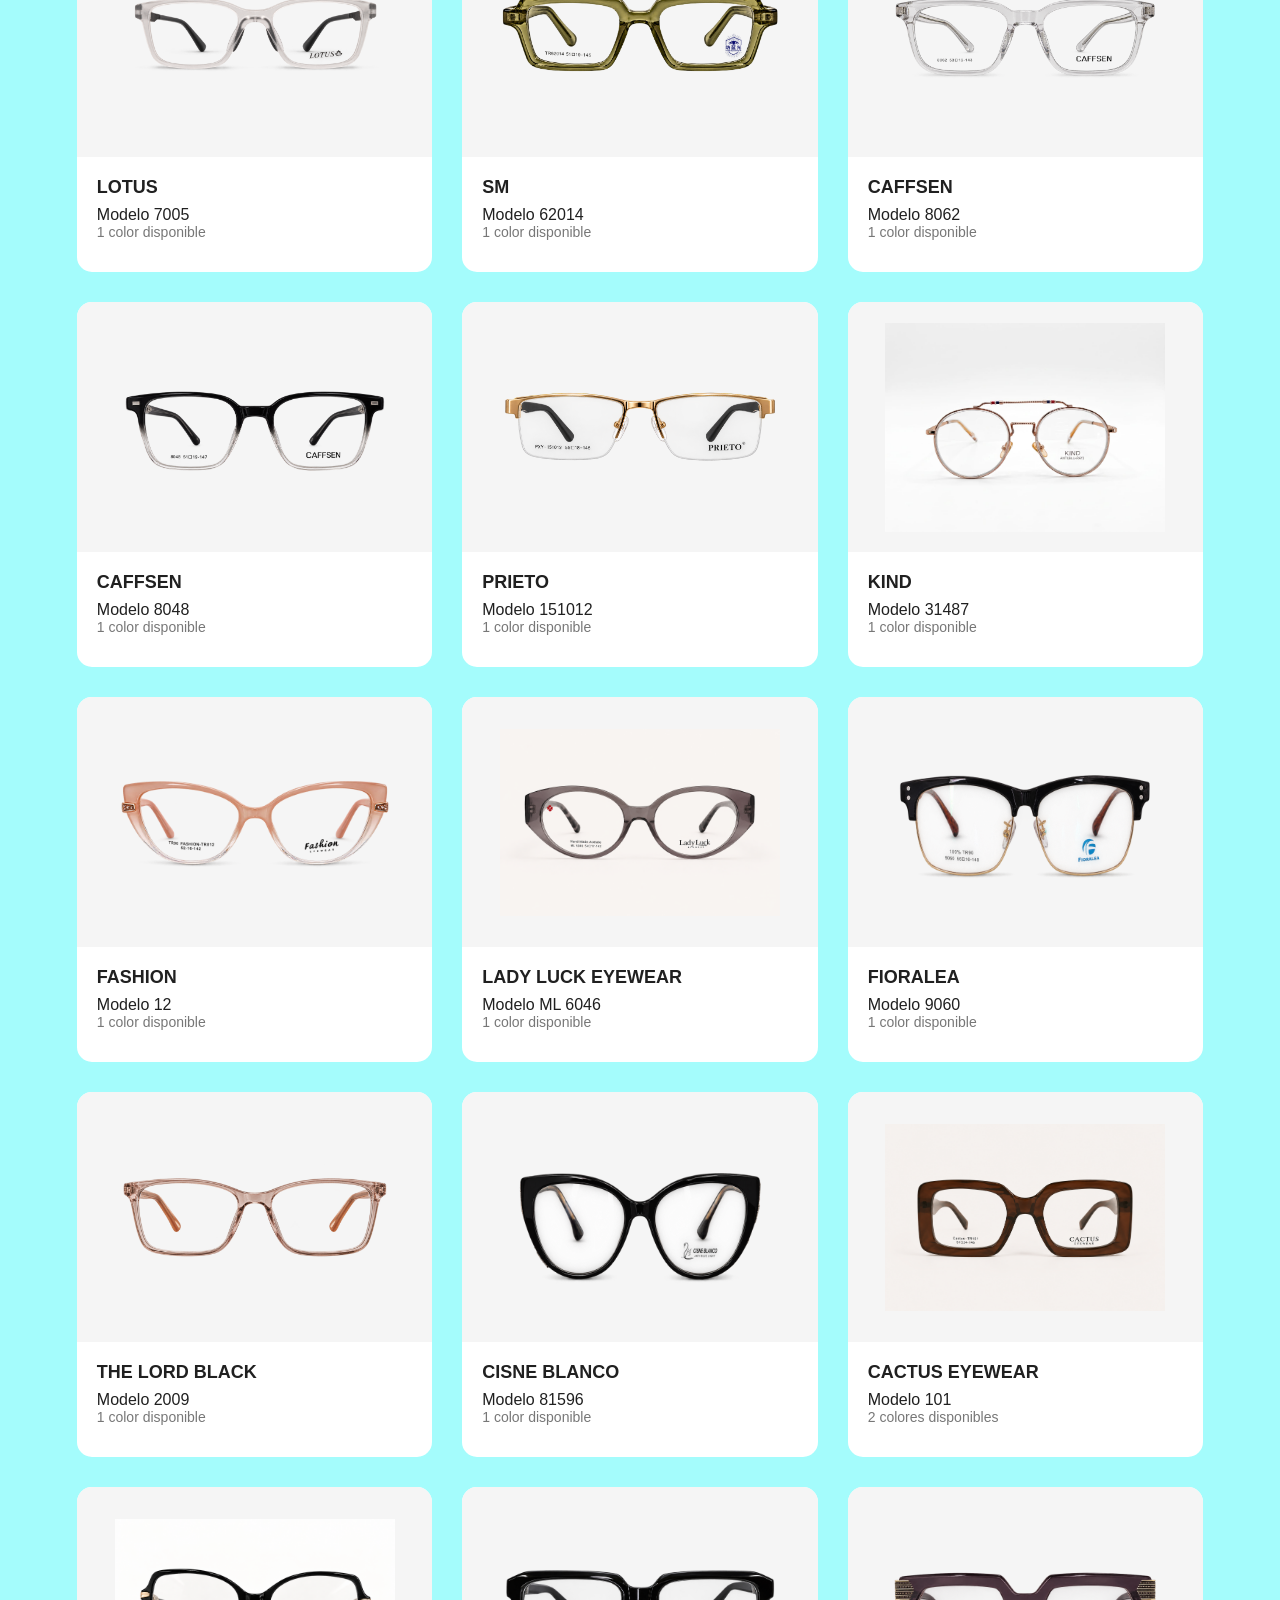
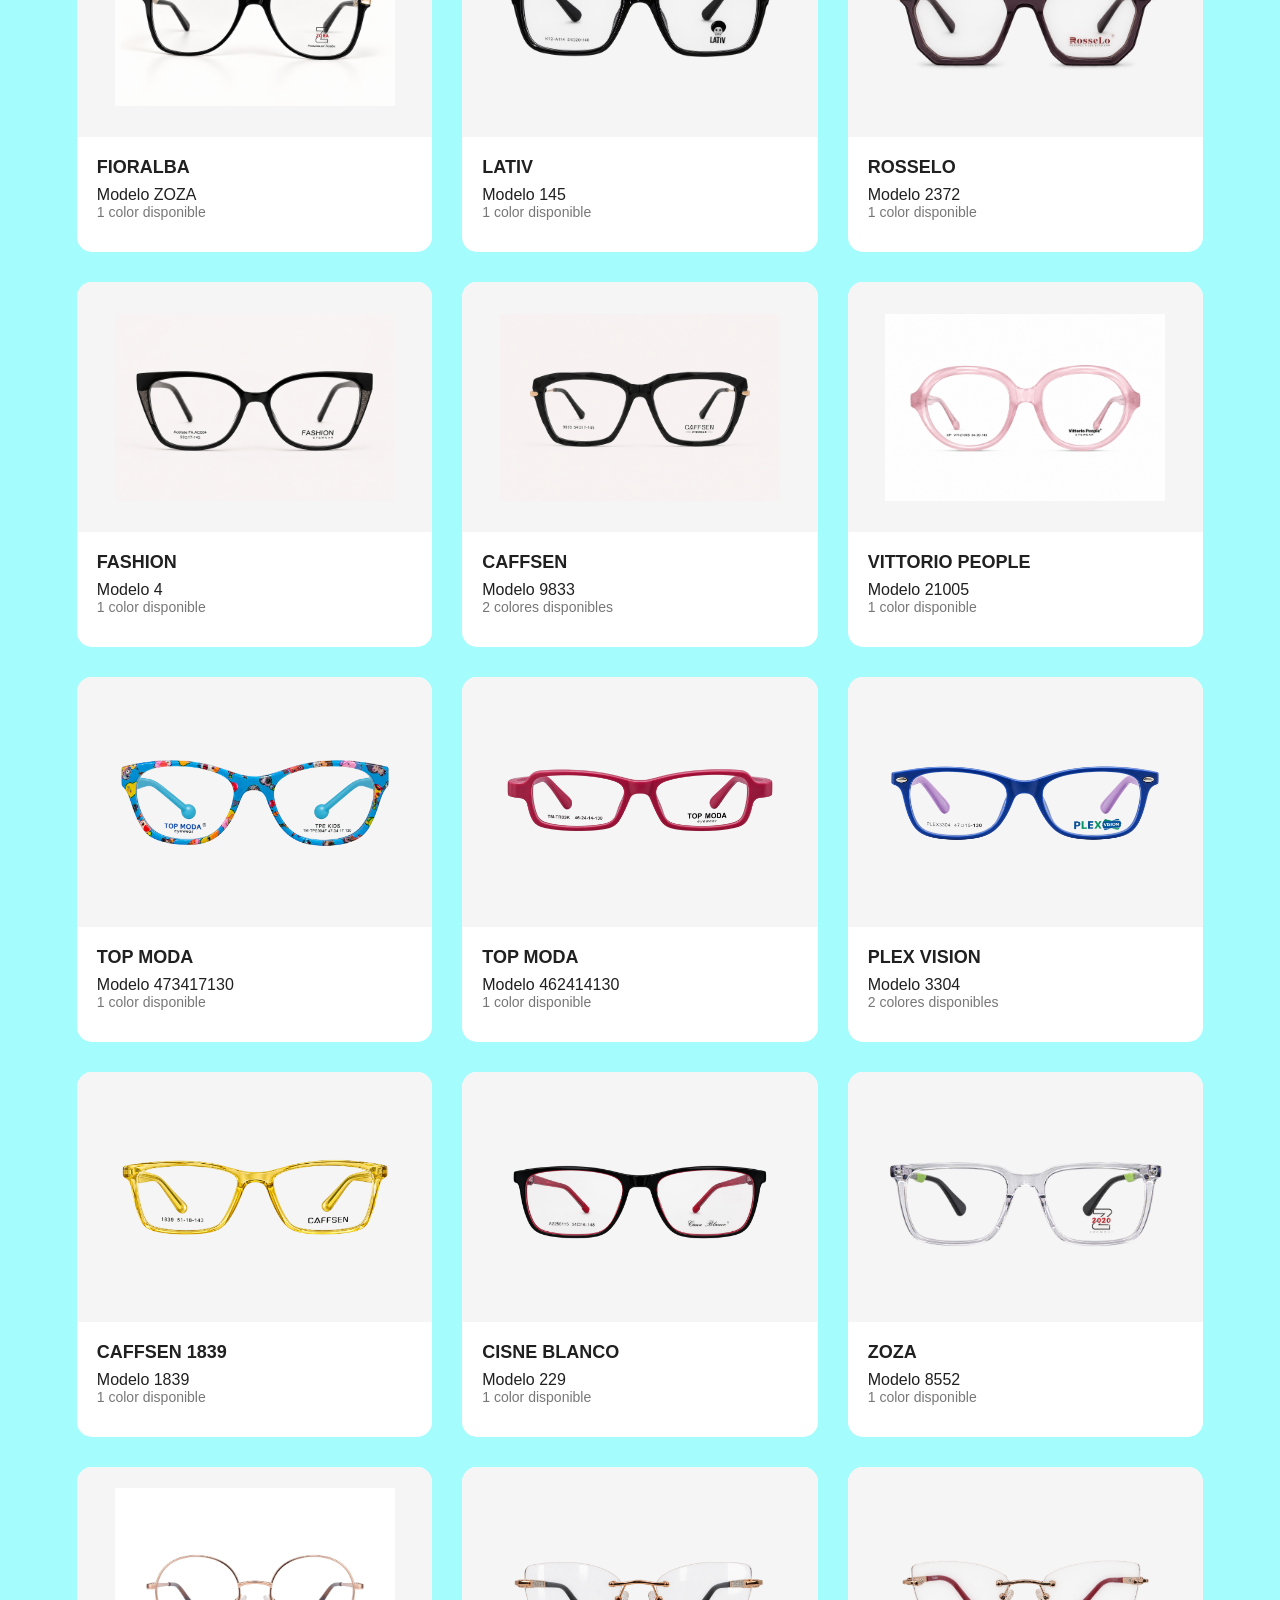
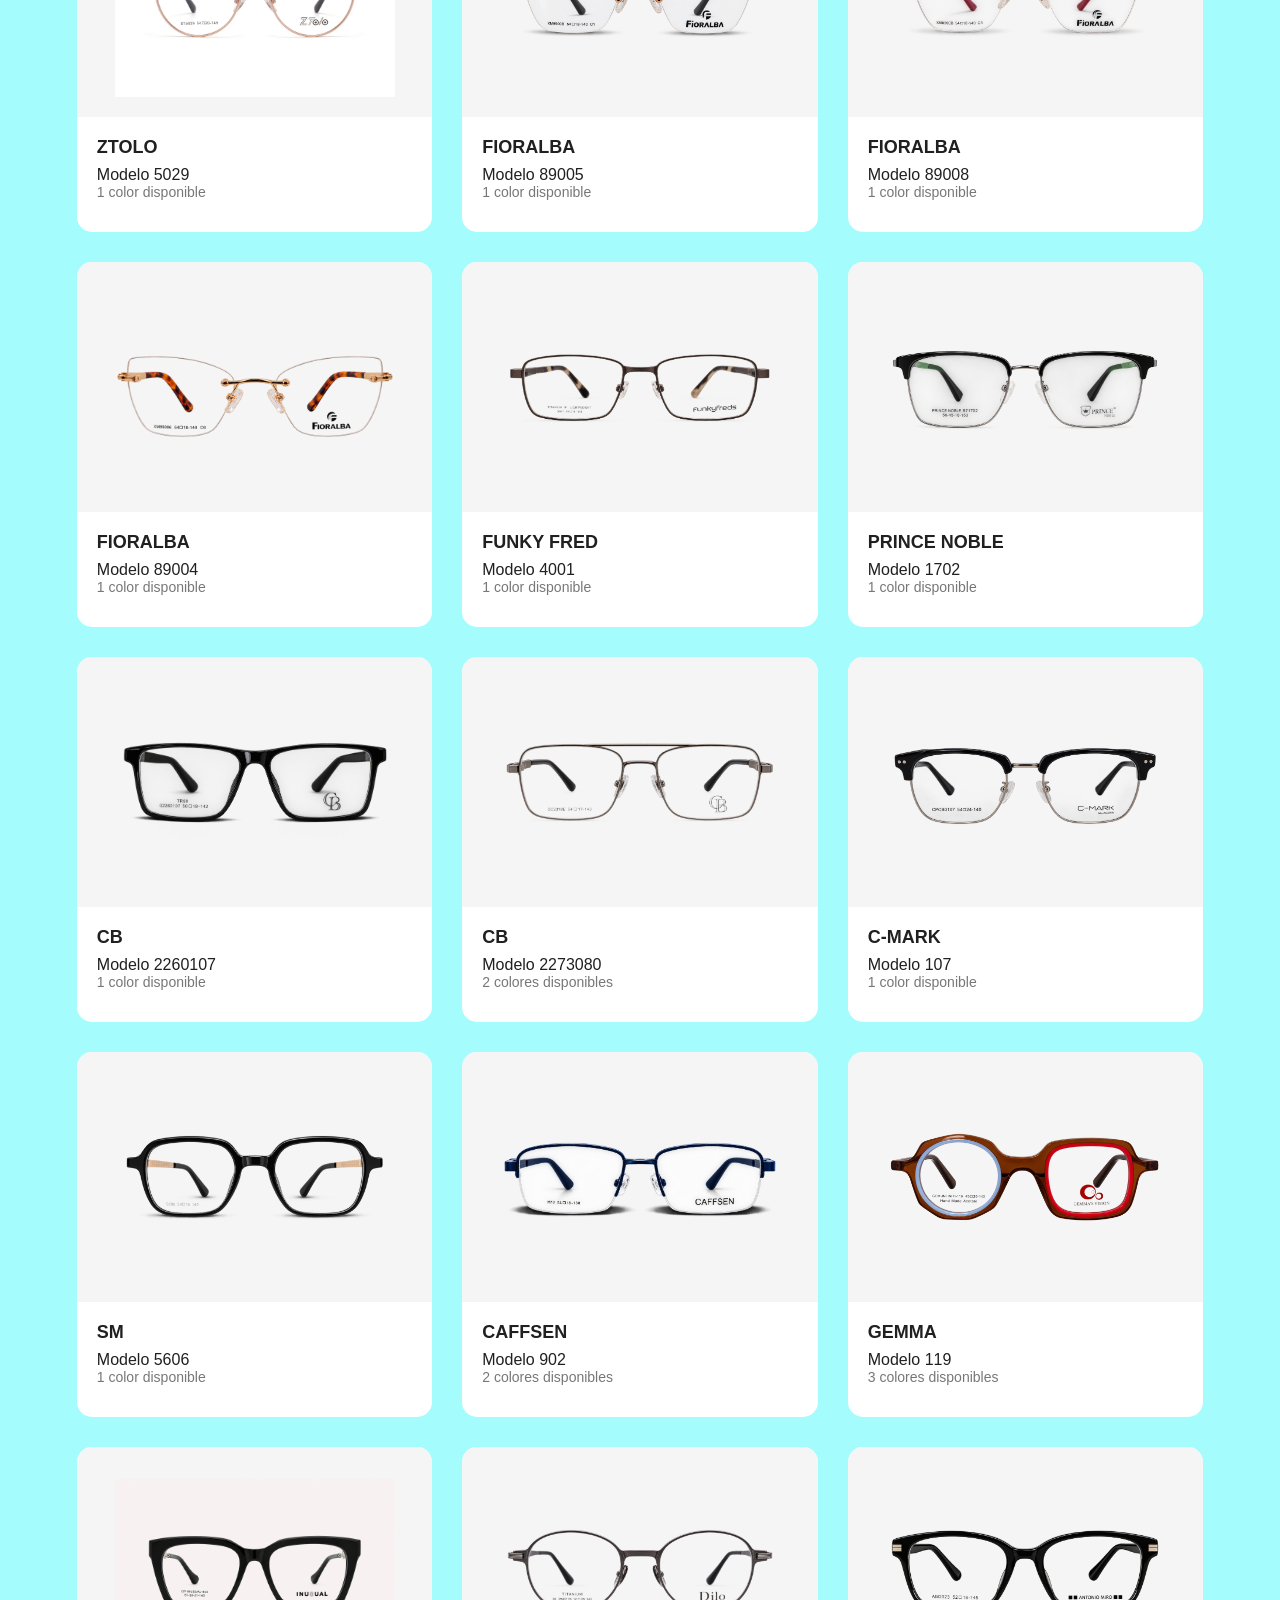
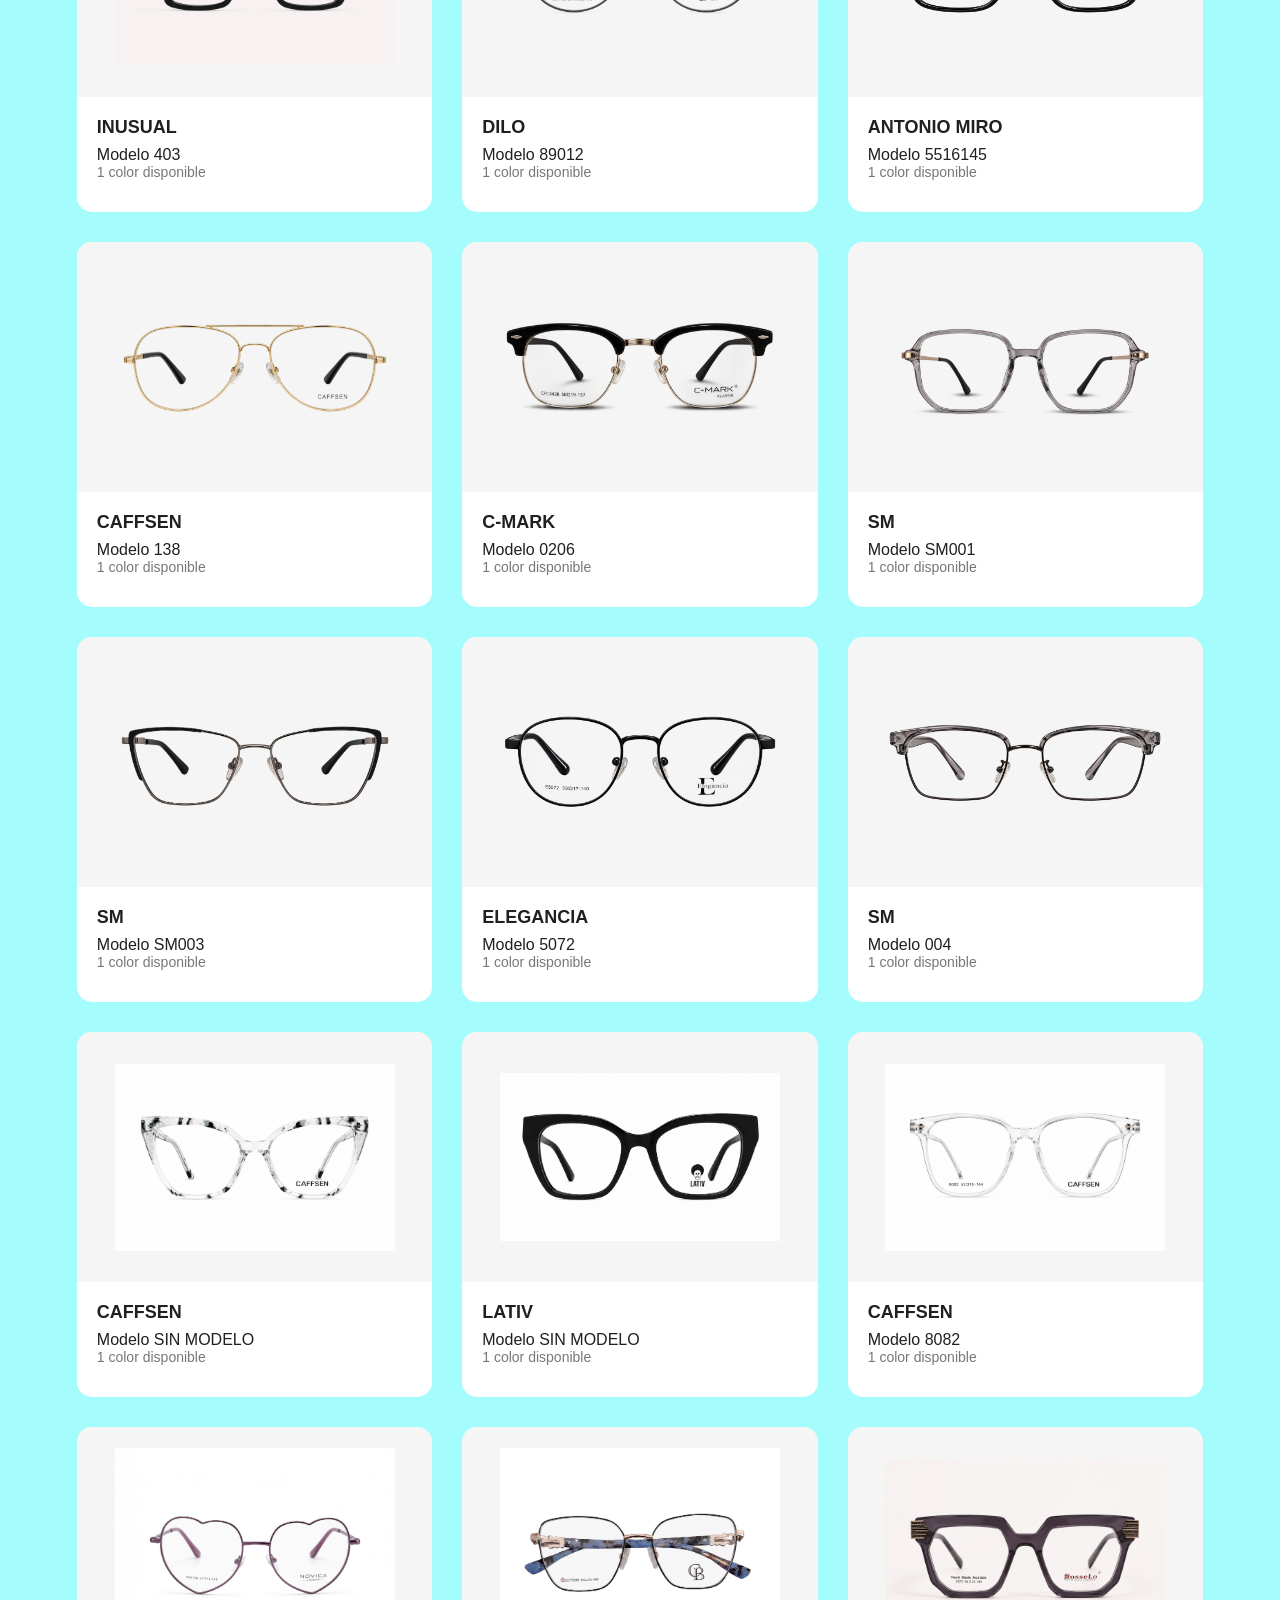
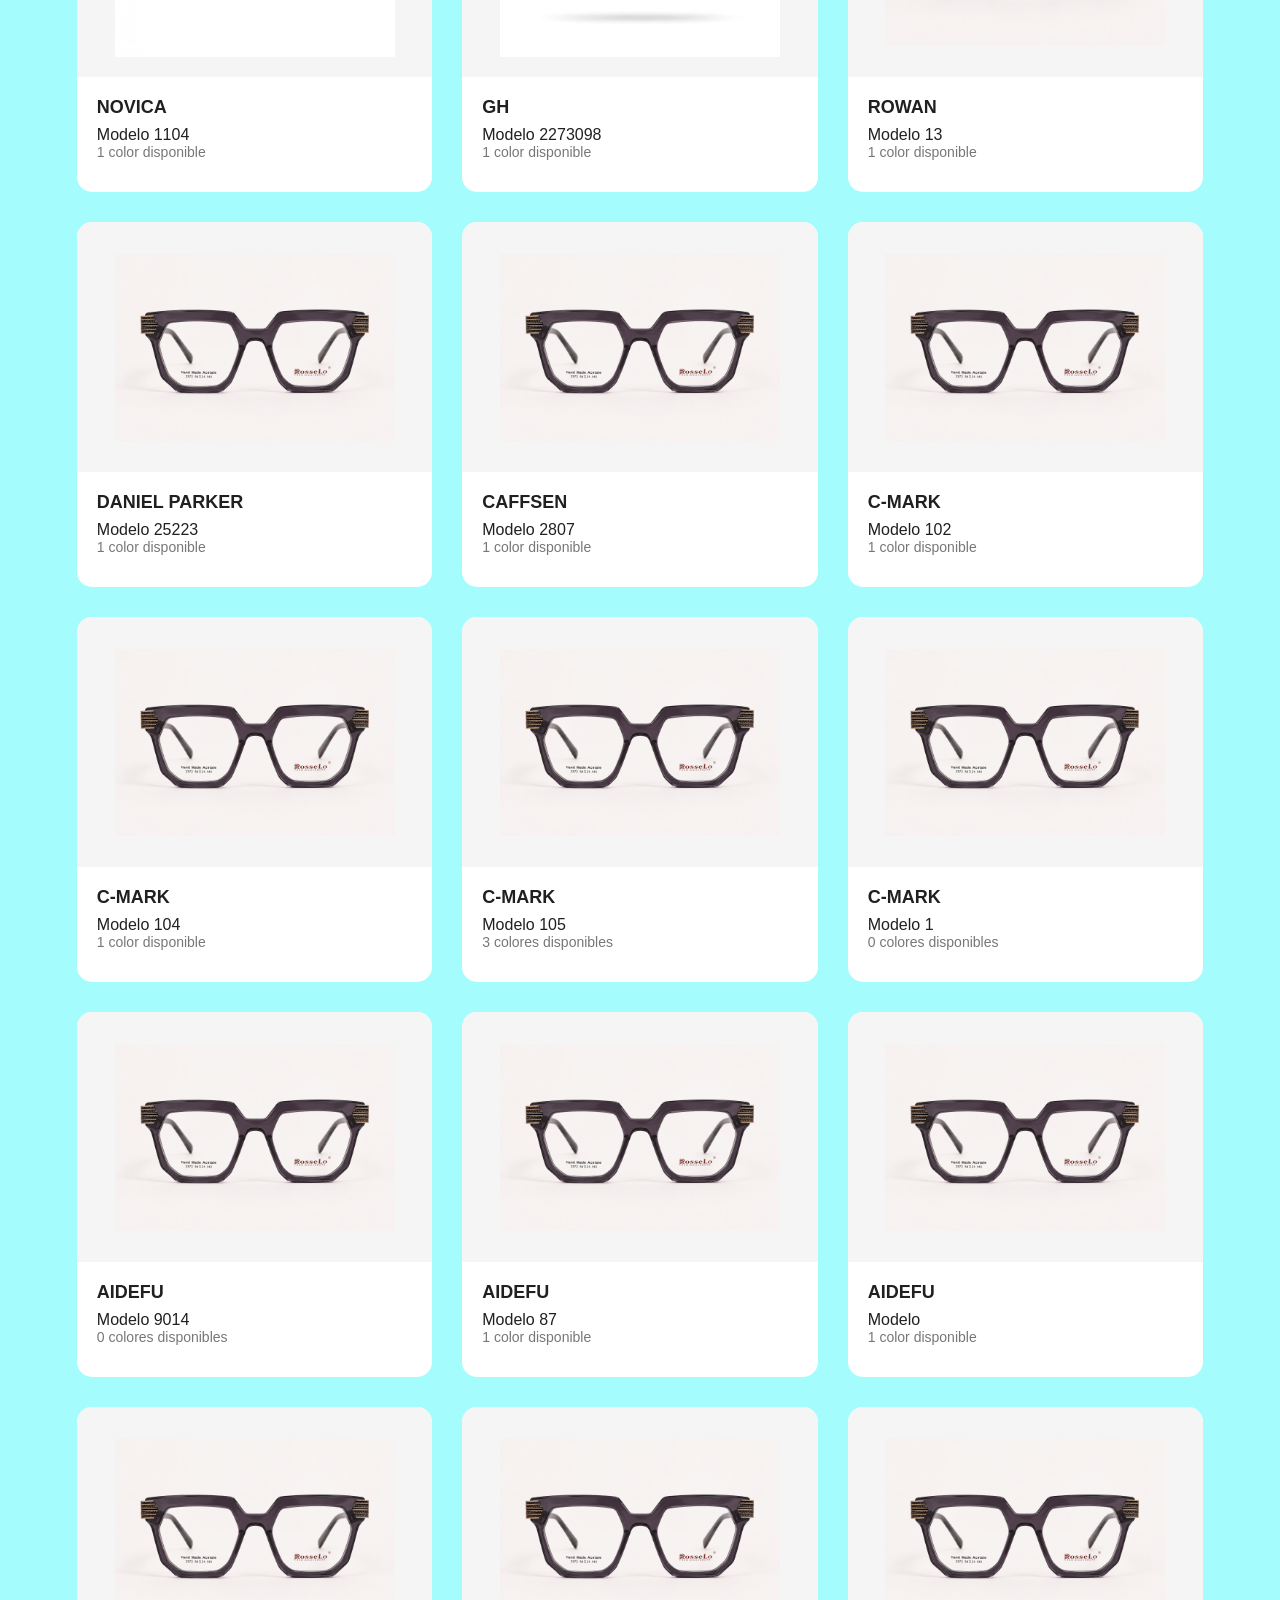
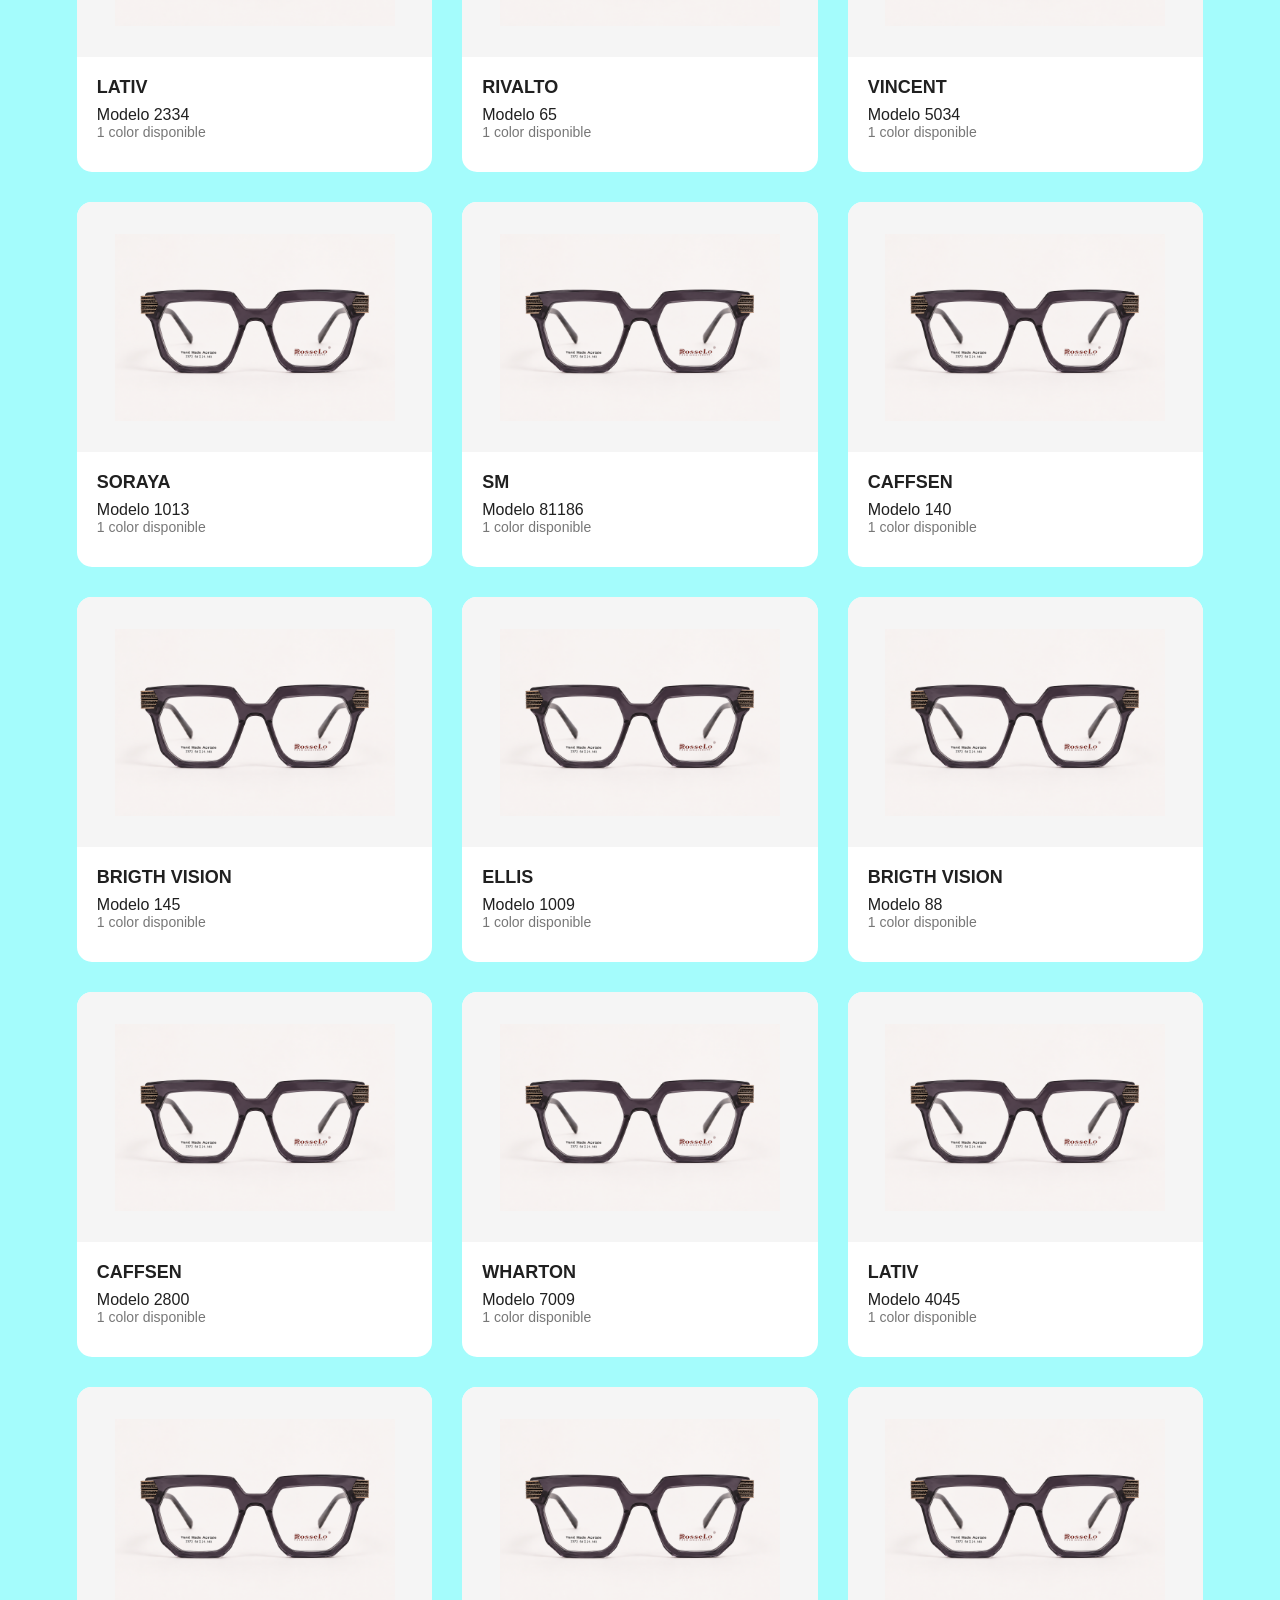
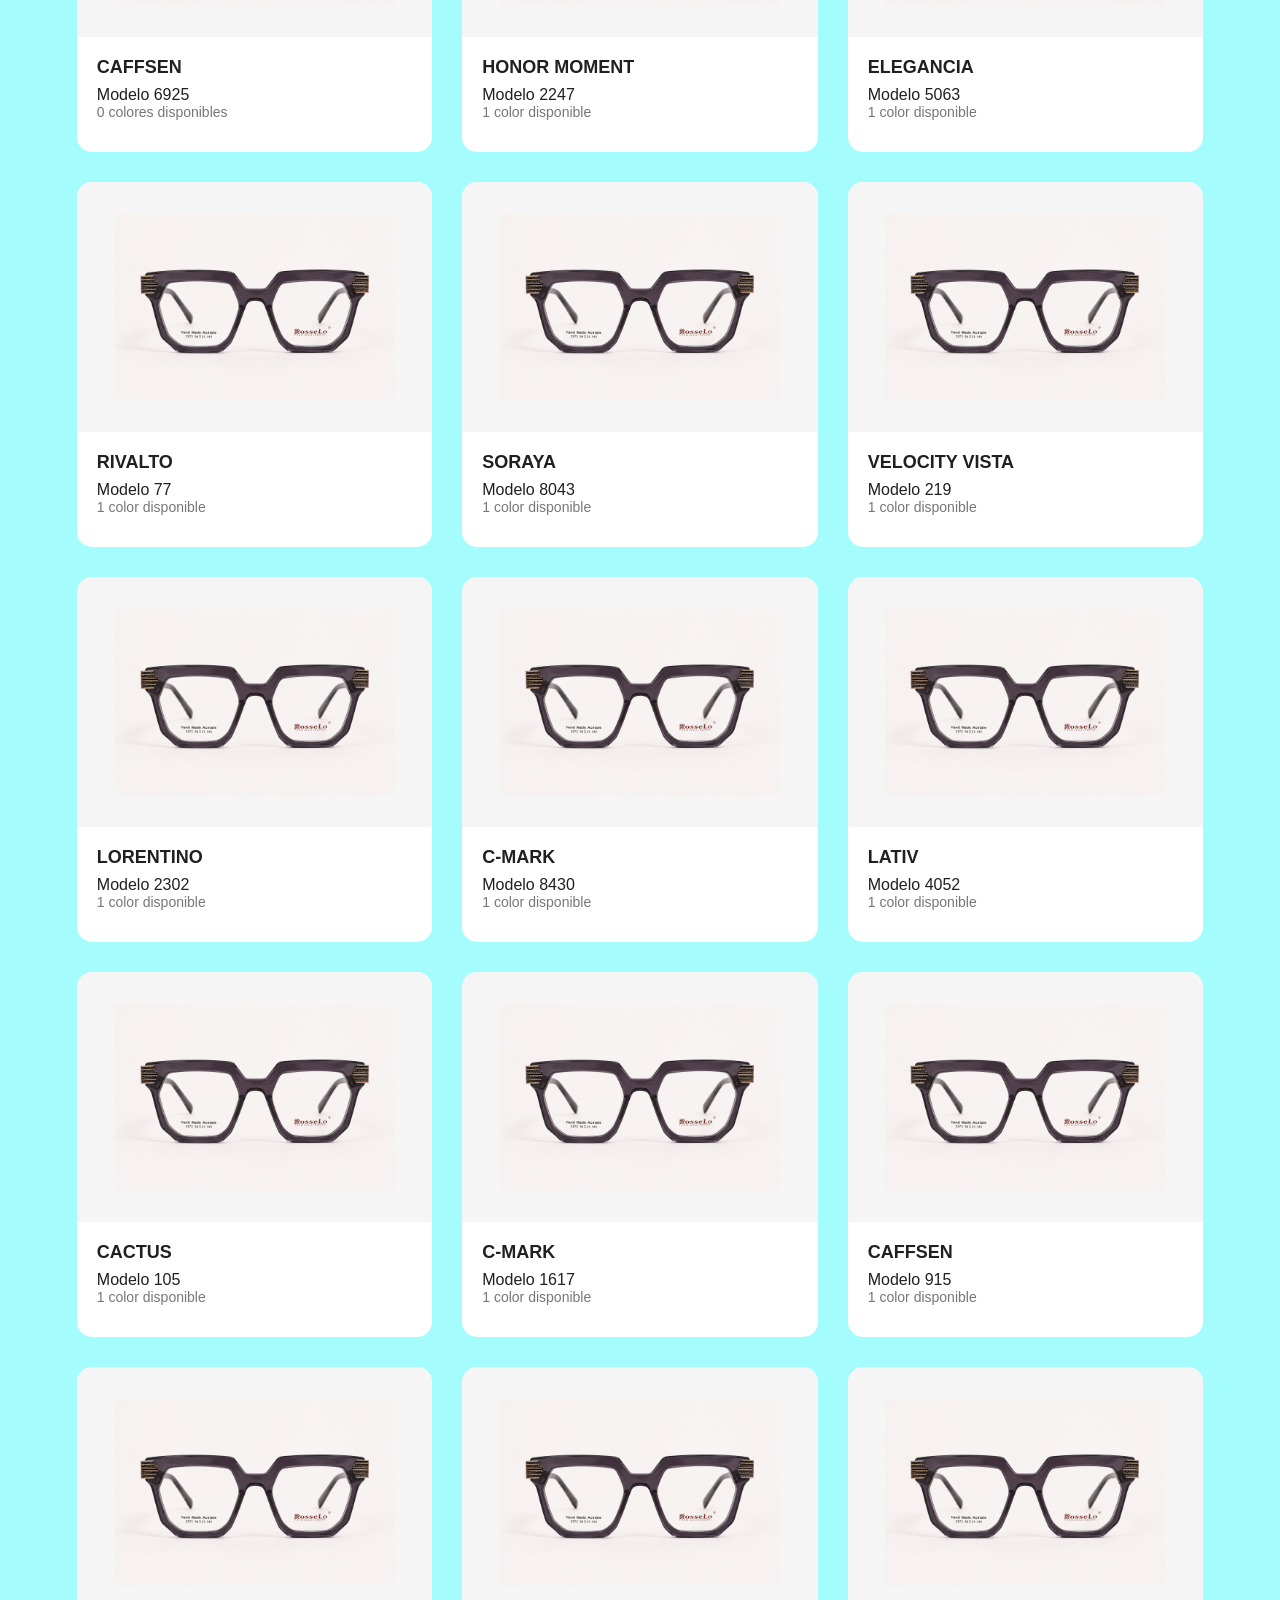
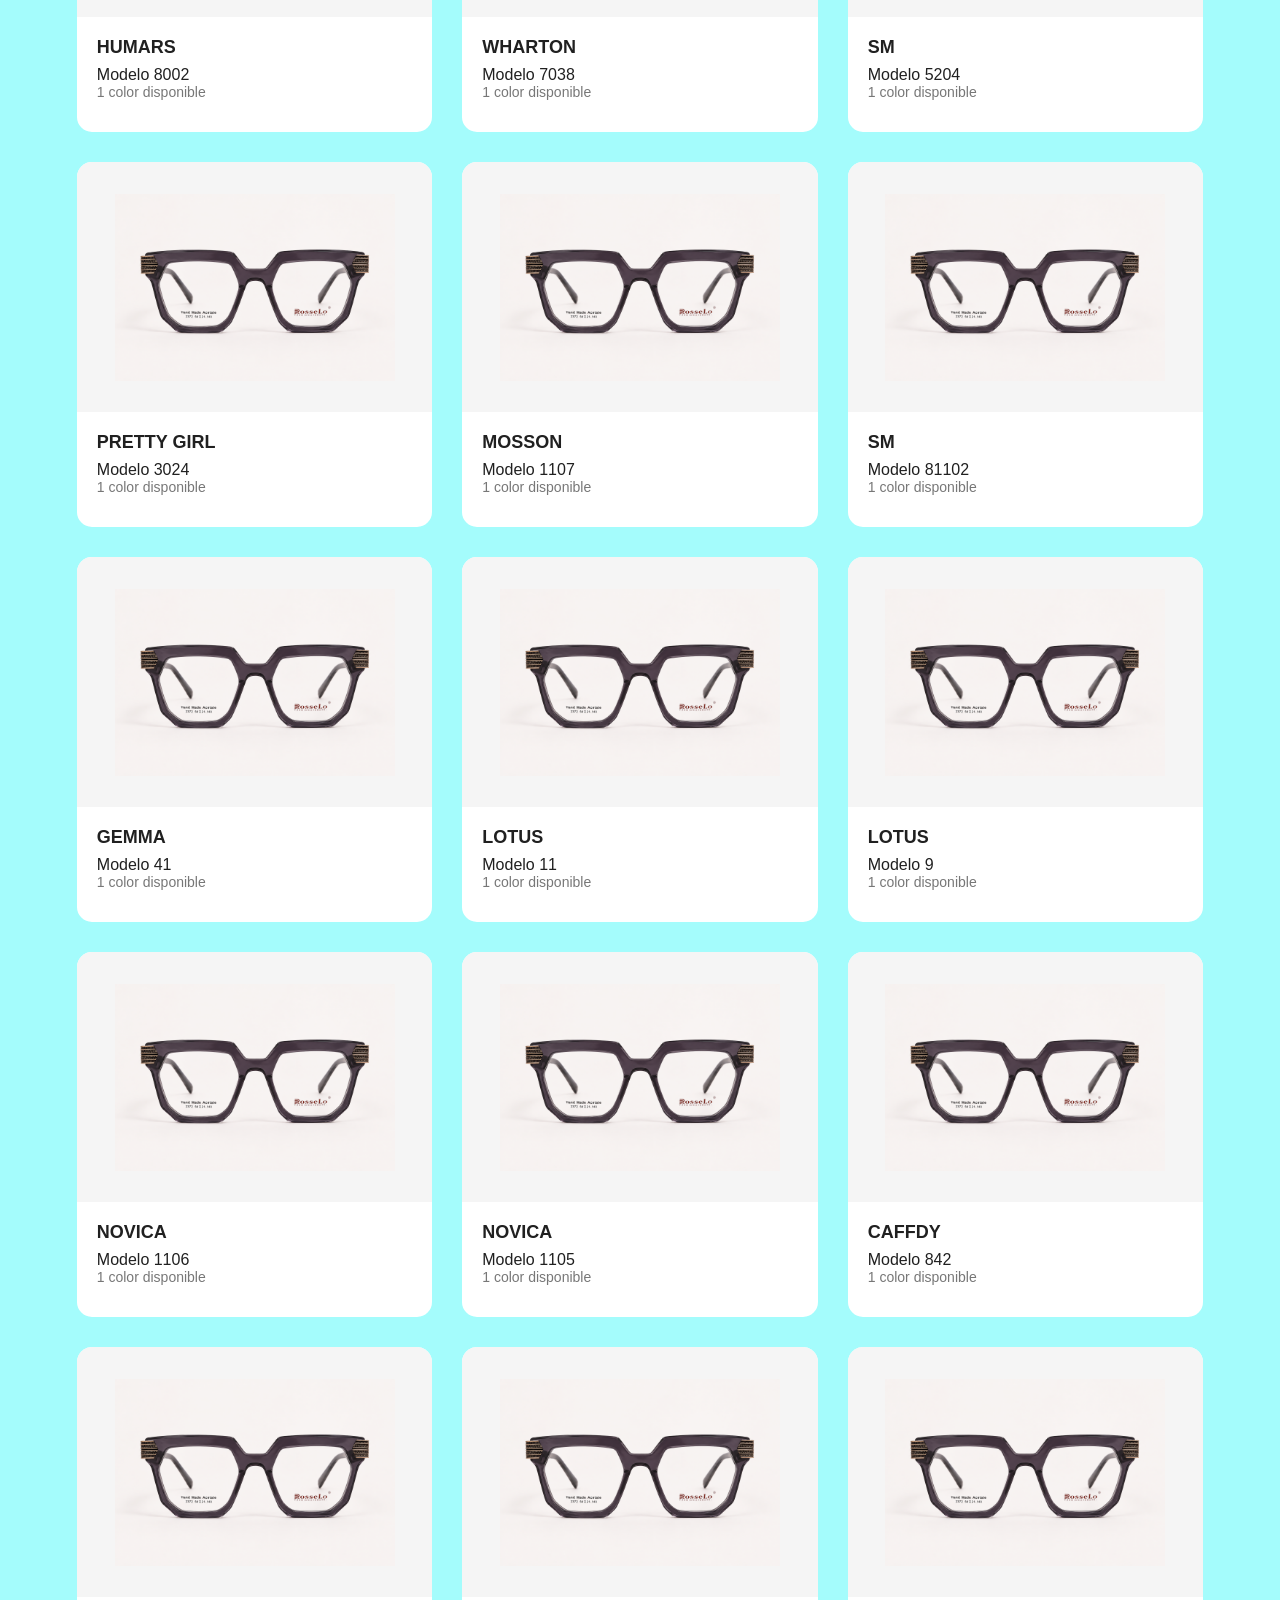
==== commit 0be1f047: "Actualiza inventario" ====
--- a/catalogo.html
+++ b/catalogo.html
@@ -44,10 +44,6 @@
     </div>
 
     <nav class="menu" id="menu-principal">
-
-        <div class="logo-menu-movil">
-    <img src="imagenes/Aqua Logo.png" alt="Óptica Aqua">
-</div>
 
         <a href="index.html">Inicio</a>
         <a href="catalogo.html" class="activo">Catálogo</a>
@@ -269,17 +265,151 @@
          PIE DE PÁGINA
          ========================= -->
 
-    <footer id="contacto">
+<footer class="footer-aqua">
+
+    <div class="footer-contenido">
+
+        <!-- MARCA -->
+        <div class="footer-marca">
+
+            <img
+                src="imagenes/Aqua Logo.png"
+                alt="Óptica Aqua"
+                class="footer-logo"
+            >
+
+            <p>
+                Cuidamos tu salud visual<br>
+                sin dejar de lado tu estilo.
+            </p>
+
+        </div>
+
+
+        <!-- SUCURSALES -->
+        <div class="footer-columna">
+
+            <h3>Sucursales</h3>
+
+            <div class="footer-sucursal">
+
+                <p class="footer-sucursal-nombre">
+                    Divertiplaza
+                </p>
+
+                <a
+                    href="https://www.google.com/maps/search/?api=1&query=Divertiplaza+Rio+Medio+Veracruz"
+                    target="_blank"
+                    rel="noopener noreferrer"
+                >
+                    <span class="footer-icono footer-icono-ubicacion">
+    <svg viewBox="0 0 24 24" aria-hidden="true">
+        <path d="M12 21s7-6.2 7-12a7 7 0 1 0-14 0c0 5.8 7 12 7 12Z"></path>
+        <circle cx="12" cy="9" r="2.5"></circle>
+    </svg>
+</span>
+                    Col. Río Medio, Veracruz
+                </a>
+
+                <a href="tel:+522293717058">
+                    <span class="footer-icono">☎</span>
+                    229 371 7058
+                </a>
+
+            </div>
+
+
+            <div class="footer-sucursal">
+
+                <p class="footer-sucursal-nombre">
+                    Plaza Santa Ana
+                </p>
+
+                <a
+    href="https://www.google.com/maps/search/?api=1&query=Plaza+Santa+Ana+49+Boca+del+Rio+Veracruz"
+    target="_blank"
+    rel="noopener noreferrer"
+>
+    <span class="footer-icono footer-icono-ubicacion">
+        <svg viewBox="0 0 24 24" aria-hidden="true">
+            <path d="M12 21s7-6.2 7-12a7 7 0 1 0-14 0c0 5.8 7 12 7 12Z"></path>
+            <circle cx="12" cy="9" r="2.5"></circle>
+        </svg>
+    </span>
+
+    Plaza Santa Ana #49, Boca del Río, Ver.
+<!-- teléfono Santa Ana -->
+<a href="tel:+529211024546">
+    <span class="footer-icono">☎</span>
+    921 102 4546
+</a>
+
+            </div>
+
+        </div>
+
+
+        <!-- REDES -->
+        <div class="footer-columna">
+
+            <h3>Síguenos</h3>
+
+           <div class="footer-redes">
+
+    <a
+        href="https://www.instagram.com/opticaaqua/"
+        target="_blank"
+        rel="noopener noreferrer"
+    >
+        <span class="footer-red-icon">
+            <svg viewBox="0 0 24 24" aria-hidden="true">
+                <rect x="3" y="3" width="18" height="18" rx="5"></rect>
+                <circle cx="12" cy="12" r="4"></circle>
+                <circle cx="17.5" cy="6.5" r="1"></circle>
+            </svg>
+        </span>
+
+        Instagram
+    </a>
+
+    <a
+        href="https://www.facebook.com/opticaaqua"
+        target="_blank"
+        rel="noopener noreferrer"
+    >
+        <span class="footer-red-icon">
+            <svg viewBox="0 0 24 24" aria-hidden="true">
+                <path d="M14 8h3V4h-3c-3 0-5 2-5 5v3H6v4h3v6h4v-6h3l1-4h-4V9c0-.7.3-1 1-1Z"></path>
+            </svg>
+        </span>
+
+        Facebook
+    </a>
+
+</div>
+
+        </div>
+
+    </div>
+
+
+    <div class="footer-inferior">
 
         <p>
-            Óptica AQUA
+            © 2026 Óptica Aqua
         </p>
 
         <p>
-            Encuentra tu estilo. Ve diferente.
+            Veracruz · Boca del Río
         </p>
-
-    </footer>
+        <p class="credito-web">
+    Diseño y desarrollo web por 
+    <a href="https://www.instagram.com/namiramx/" target="_blank">Namira</a>
+</p>
+
+    </div>
+
+</footer>
 
 
     <!-- JAVASCRIPT -->
--- a/style.css/style.css
+++ b/style.css/style.css
@@ -147,17 +147,17 @@
 
 .hero-imagen {
     width: 100%;
-    height: 420px;
-    overflow: hidden;
+    height: auto;
+    overflow: visible;
 }
 
 .hero-imagen img {
     width: 100%;
-    height: 100%;
+    height: auto;
+    object-fit: contain;
     display: block;
-    object-fit: cover;
-    object-position: center;
-}
+}
+
 
   /* CATÁLOGO */
 
@@ -1100,6 +1100,37 @@
     max-width: 620px;
     color: rgba(255, 255, 255, 0.85);
 }
+/* =========================
+   NOSOTROS
+========================= */
+
+.nosotros-contenido {
+    max-width: 1100px;
+    margin: 0 auto;
+}
+
+.nosotros-etiqueta {
+    font-size: 13px;
+    font-weight: 600;
+    letter-spacing: 2px;
+    margin-bottom: 14px;
+    opacity: 0.8;
+}
+
+.nosotros h2 {
+    font-size: clamp(38px, 5vw, 64px);
+    line-height: 1.05;
+    font-weight: 600;
+    margin-bottom: 25px;
+}
+
+.nosotros-texto {
+    max-width: 650px;
+    font-size: 17px;
+    line-height: 1.7;
+    opacity: 0.9;
+}
+
 /* =====================================================
    ANIMACIÓN NOSOTROS
 ===================================================== */
@@ -1736,4 +1767,1364 @@
     body[data-pagina="catálogo"] .titulo-seccion .subtitulo {
         text-align: center;
     }
+}
+/* =========================
+   ZOOM INTERACTIVO - ESCRITORIO
+========================= */
+
+@media (min-width: 769px) {
+
+    .modal-imagen {
+        overflow: hidden;
+        cursor: crosshair;
+    }
+
+    .modal-imagen img {
+        width: 100%;
+        height: 100%;
+        object-fit: contain;
+
+        transform: scale(1);
+        transform-origin: 50% 50%;
+
+        transition:
+            transform 0.25s ease,
+            transform-origin 0.08s linear;
+    }
+
+    .modal-imagen:hover img {
+        transform: scale(2);
+    }
+
+}
+/* =========================
+   INTEGRACIÓN FOTO - NOSOTROS
+========================= */
+
+.nosotros-imagen {
+    position: relative;
+}
+
+.nosotros-imagen::before {
+    content: "";
+    position: absolute;
+    inset: 0;
+    z-index: 1;
+    pointer-events: none;
+
+    background: linear-gradient(
+        to right,
+        rgba(59, 104, 111, 0.28) 0%,
+        rgba(59, 104, 111, 0.08) 9%,
+        transparent 20%
+    );
+}
+
+.nosotros-imagen img {
+    position: relative;
+    z-index: 0;
+}
+.nosotros {
+    opacity: 1 !important;
+    transform: translateY(0) !important;
+}
+/* =========================
+   NOSOTROS - CARRUSEL
+========================= */
+
+.nosotros {
+    position: relative;
+    overflow: hidden;
+    padding: 0;
+
+    opacity: 1 !important;
+    transform: translateY(0) !important;
+}
+
+.nosotros-carrusel {
+    position: relative;
+    width: 100%;
+    min-height: 485px;
+}
+
+.nosotros-slide {
+    position: absolute;
+    inset: 0;
+
+    display: grid;
+    grid-template-columns: 58% 42%;
+    align-items: stretch;
+
+    opacity: 0;
+    visibility: hidden;
+    transform: translateX(30px);
+
+    transition:
+        opacity 0.55s ease,
+        transform 0.55s ease,
+        visibility 0.55s;
+}
+
+.nosotros-slide.activo {
+    opacity: 1;
+    visibility: visible;
+    transform: translateX(0);
+}
+
+.nosotros-slide .nosotros-contenido {
+    display: flex;
+    flex-direction: column;
+    justify-content: center;
+
+    padding: 70px 8%;
+    margin: 0;
+    max-width: none;
+}
+
+.nosotros-imagen {
+    width: 100%;
+    height: 100%;
+    min-height: 485px;
+
+    background-color: rgba(255, 255, 255, 0.08);
+    overflow: hidden;
+}
+
+.nosotros-imagen img {
+    width: 100%;
+    height: 100%;
+    object-fit: cover;
+    display: block;
+}
+
+.nosotros-controles {
+    position: absolute;
+    left: 4.6%;
+    right: 4.6%;
+    bottom: 28px;
+
+    z-index: 10;
+
+    display: flex;
+    align-items: center;
+    justify-content: space-between;
+}
+
+.nosotros-indicadores {
+    display: flex;
+    gap: 8px;
+}
+
+.indicador {
+    width: 8px;
+    height: 8px;
+    padding: 0;
+    border: none;
+    border-radius: 50%;
+    background-color: rgba(255, 255, 255, 0.35);
+    cursor: pointer;
+    transition: 0.3s ease;
+}
+
+.indicador.activo {
+    width: 24px;
+    border-radius: 20px;
+    background-color: white;
+}
+
+.nosotros-flechas {
+    display: flex;
+    gap: 8px;
+}
+
+.nosotros-flechas button {
+    width: 42px;
+    height: 42px;
+    border: 1px solid rgba(255, 255, 255, 0.45);
+    border-radius: 50%;
+    background: transparent;
+    color: white;
+    font-size: 18px;
+    cursor: pointer;
+    transition: 0.3s ease;
+}
+
+.nosotros-flechas button:hover {
+    background-color: white;
+    color: #3b686f;
+}
+
+@media (max-width: 768px) {
+
+    .nosotros-carrusel {
+        min-height: 620px;
+    }
+
+    .nosotros-slide {
+        grid-template-columns: 1fr;
+        grid-template-rows: 1fr 220px;
+    }
+
+    .nosotros-slide .nosotros-contenido {
+        padding: 45px 28px 75px;
+    }
+
+    .nosotros-imagen {
+        min-height: 220px;
+    }
+
+    .nosotros-controles {
+        left: 28px;
+        right: 28px;
+        bottom: 245px;
+    }
+
+    .nosotros-flechas button {
+        width: 38px;
+        height: 38px;
+    }
+}
+/* =========================
+   CONTACTO
+========================= */
+
+.contacto {
+    width: calc(100% - 12%);
+    max-width: 1400px;
+    margin: 110px auto;
+
+    display: grid;
+    grid-template-columns: 0.9fr 1.1fr;
+    gap: 100px;
+    align-items: start;
+}
+
+/* TEXTO */
+
+.contacto-intro {
+    padding-top: 15px;
+}
+
+.contacto-etiqueta {
+    font-family: 'Poppins', sans-serif;
+    font-size: 12px;
+    font-weight: 600;
+    letter-spacing: 3px;
+    color: #00b69e;
+    margin-bottom: 18px;
+}
+
+.contacto h2 {
+    font-family: 'Poppins', sans-serif;
+    font-size: clamp(42px, 5vw, 68px);
+    line-height: 1.05;
+    font-weight: 500;
+    color: #202020;
+    margin-bottom: 28px;
+}
+
+.contacto-texto {
+    max-width: 500px;
+    font-family: 'Poppins', sans-serif;
+    font-size: 16px;
+    line-height: 1.8;
+    color: #6b6b6b;
+}
+
+
+/* FORMULARIO */
+
+.contacto-formulario {
+    background-color: #ffffff;
+    padding: 45px;
+    border-radius: 18px;
+    box-shadow: 0 15px 45px rgba(0, 0, 0, 0.06);
+}
+
+#formulario-contacto {
+    display: flex;
+    flex-direction: column;
+    gap: 25px;
+}
+
+
+/* CAMPOS */
+
+.campo-contacto {
+    display: flex;
+    flex-direction: column;
+    gap: 9px;
+}
+
+.campo-contacto label {
+    font-family: 'Poppins', sans-serif;
+    font-size: 13px;
+    font-weight: 500;
+    color: #202020;
+}
+
+.campo-contacto input,
+.campo-contacto select,
+.campo-contacto textarea {
+    width: 100%;
+    padding: 14px 0;
+
+    border: none;
+    border-bottom: 1px solid #d8d8d8;
+
+    background-color: transparent;
+
+    font-family: 'Poppins', sans-serif;
+    font-size: 15px;
+    color: #202020;
+
+    outline: none;
+
+    transition: border-color 0.25s ease;
+}
+
+.campo-contacto textarea {
+    resize: vertical;
+    min-height: 100px;
+}
+
+
+/* CAMPO ACTIVO */
+
+.campo-contacto input:focus,
+.campo-contacto select:focus,
+.campo-contacto textarea:focus {
+    border-bottom-color: #00b69e;
+}
+
+
+/* BOTÓN */
+
+.boton-contacto {
+    align-self: flex-start;
+
+    margin-top: 10px;
+    padding: 14px 28px;
+
+    border: none;
+    border-radius: 50px;
+
+    background-color: #3b686f;
+    color: white;
+
+    font-family: 'Poppins', sans-serif;
+    font-size: 14px;
+    font-weight: 500;
+
+    cursor: pointer;
+
+    transition:
+        transform 0.25s ease,
+        background-color 0.25s ease,
+        box-shadow 0.25s ease;
+}
+
+.boton-contacto:hover {
+    background-color: #2f565c;
+    transform: translateY(-3px);
+    box-shadow: 0 8px 20px rgba(59, 104, 111, 0.20);
+}
+
+
+/* =========================
+   CONTACTO - CELULAR
+========================= */
+
+@media (max-width: 768px) {
+
+    .contacto {
+        width: calc(100% - 12%);
+        margin: 75px auto;
+
+        grid-template-columns: 1fr;
+        gap: 40px;
+    }
+
+    .contacto h2 {
+        font-size: 40px;
+    }
+
+    .contacto-formulario {
+        padding: 28px 22px;
+    }
+
+    .boton-contacto {
+        width: 100%;
+    }
+
+}
+/* =========================
+   QUITAR RESALTADO AZUL EN MÓVIL
+========================= */
+
+button,
+a,
+.tarjeta-producto,
+.categoria,
+.menu-hamburguesa,
+.indicador,
+.nosotros-flechas button {
+    -webkit-tap-highlight-color: transparent;
+}
+
+/* Elementos de interfaz que no necesitan seleccionarse como texto */
+button,
+a,
+.menu-hamburguesa,
+.categoria,
+.indicador,
+.nosotros-flechas button {
+    -webkit-user-select: none;
+    user-select: none;
+}
+/* =========================================
+   NOSOTROS - RESPONSIVE MÓVIL CORREGIDO
+========================================= */
+
+@media (max-width: 768px) {
+
+    /* CUADRO COMPLETO */
+    .nosotros {
+        width: calc(100% - 24px) !important;
+        max-width: none !important;
+
+        margin: 45px 12px 55px !important;
+        padding: 0 !important;
+
+        border-radius: 16px;
+        overflow: hidden;
+
+        box-sizing: border-box;
+    }
+
+
+    /* CONTENEDOR DEL CARRUSEL */
+    .nosotros-carrusel {
+        position: relative;
+
+        width: 100% !important;
+        max-width: 100% !important;
+
+        min-height: 600px;
+        overflow: hidden;
+    }
+
+
+    /* CADA DIAPOSITIVA */
+    .nosotros-slide {
+        position: absolute;
+        inset: 0;
+
+        width: 100% !important;
+        max-width: 100% !important;
+
+        display: grid;
+        grid-template-columns: minmax(0, 1fr) !important;
+      grid-template-rows: 285px auto !important;
+
+        overflow: hidden;
+    }
+
+
+    /* TEXTO */
+    .nosotros-slide .nosotros-contenido {
+        width: 100% !important;
+        max-width: 100% !important;
+
+        padding: 35px 24px 65px !important;
+        margin: 0 !important;
+
+        box-sizing: border-box;
+    }
+
+    .nosotros-etiqueta {
+        font-size: 10px;
+        letter-spacing: 2px;
+        margin-bottom: 12px;
+    }
+
+    .nosotros h2 {
+        font-size: 30px;
+        line-height: 1.05;
+        margin-bottom: 16px;
+    }
+
+    .nosotros-texto {
+        width: 100%;
+        max-width: 100%;
+
+        font-size: 13px;
+        line-height: 1.55;
+    }
+
+
+    /* FOTO */
+    .nosotros-imagen {
+        width: 100% !important;
+        max-width: 100% !important;
+
+        height: 300px !important;
+        min-height: 0 !important;
+
+        overflow: hidden;
+    }
+
+    .nosotros-imagen img {
+        display: block;
+
+        width: 100% !important;
+        max-width: 100% !important;
+        height: 100% !important;
+
+        object-fit: contain;
+    }
+
+
+    /* CONTROLES */
+    .nosotros-controles {
+        left: 24px !important;
+        right: 24px !important;
+        bottom: 318px !important;
+    }
+
+}
+/* =========================================
+   NOSOTROS - MÓVIL FINAL
+========================================= */
+
+@media (max-width: 768px) {
+
+    .nosotros {
+        width: calc(100% - 24px) !important;
+        max-width: none !important;
+
+        margin: 45px 12px 55px !important;
+        padding: 0 !important;
+
+        border-radius: 16px;
+        overflow: hidden;
+    }
+
+
+    /* CARRUSEL */
+
+    .nosotros-carrusel {
+        position: relative;
+        width: 100% !important;
+
+        min-height: 0 !important;
+        height: auto !important;
+
+        overflow: hidden;
+    }
+
+
+    /* En móvil el slide activo vuelve al flujo normal */
+
+    .nosotros-slide {
+        position: relative !important;
+        inset: auto !important;
+
+        width: 100% !important;
+
+        display: none !important;
+        grid-template-columns: 1fr !important;
+        grid-template-rows: auto auto !important;
+
+        transform: none !important;
+    }
+
+    .nosotros-slide.activo {
+        display: grid !important;
+        opacity: 1 !important;
+        visibility: visible !important;
+    }
+
+
+    /* TEXTO */
+
+    .nosotros-slide .nosotros-contenido {
+        width: 100% !important;
+        max-width: none !important;
+
+        padding: 38px 28px 28px !important;
+        margin: 0 !important;
+
+        box-sizing: border-box;
+    }
+
+    .nosotros-etiqueta {
+        font-size: 10px;
+        letter-spacing: 2px;
+        margin-bottom: 14px;
+    }
+
+    .nosotros h2 {
+        font-size: 34px;
+        line-height: 1.05;
+        margin-bottom: 18px;
+    }
+
+    .nosotros-texto {
+        width: 100%;
+        max-width: none;
+
+        font-size: 13px;
+        line-height: 1.55;
+    }
+
+
+    /* FOTO */
+
+   @media (max-width: 768px) {
+
+    .nosotros-imagen {
+        width: 88% !important;
+        height: auto !important;
+
+        margin: 8px auto 12px !important;
+
+        border-radius: 12px;
+        overflow: hidden;
+    }
+
+}
+    .nosotros-imagen img {
+        display: block;
+
+        width: 100% !important;
+        height: auto !important;
+
+        object-fit: initial !important;
+        object-position: initial !important;
+
+        border-radius: 12px;
+    }
+
+
+    /* CONTROLES */
+
+    .nosotros-controles {
+        position: relative !important;
+
+        left: auto !important;
+        right: auto !important;
+        bottom: auto !important;
+
+        width: 100%;
+
+        padding: 4px 28px 24px;
+
+        display: flex;
+        justify-content: space-between;
+        align-items: center;
+    }
+
+}
+
+/* =========================
+   AJUSTE SCROLL DE SECCIONES
+========================= */
+
+#inicio,
+#nosotros,
+#contacto {
+    scroll-margin-top: 95px;
+}
+
+html {
+    scroll-behavior: smooth;
+}
+@media (max-width: 768px) {
+
+    #inicio,
+    #nosotros,
+    #contacto {
+        scroll-margin-top: 80px;
+    }
+
+}
+/* =========================
+   FOOTER AQUA
+========================= */
+
+.footer-aqua {
+    background-color: #182326;
+    color: #ffffff;
+
+    padding: 52px 6% 22px;
+}
+
+.footer-contenido {
+    width: 100%;
+    max-width: 1100px;
+    margin: 0 auto;
+
+    display: grid;
+    grid-template-columns: 1fr 1.35fr 0.65fr;
+    gap: 45px;
+}
+
+
+/* MARCA */
+
+.footer-logo {
+    width: 165px;
+    height: auto;
+    margin-bottom: 22px;
+
+    filter: brightness(0) invert(1);
+    opacity: 0.95;
+}
+
+.footer-marca p {
+    font-family: 'Poppins', sans-serif;
+    font-size: 14px;
+    line-height: 1.7;
+
+    color: rgba(255, 255, 255, 0.65);
+}
+
+
+/* TÍTULOS */
+
+.footer-columna h3 {
+    font-family: 'Poppins', sans-serif;
+    font-size: 13px;
+    font-weight: 600;
+
+    letter-spacing: 2px;
+    text-transform: uppercase;
+
+    color: #9cf3f3;
+
+    margin-bottom: 25px;
+}
+
+
+/* SUCURSALES */
+
+.footer-sucursal {
+    margin-bottom: 28px;
+}
+
+.footer-sucursal:last-child {
+    margin-bottom: 0;
+}
+
+.footer-sucursal-nombre {
+    font-family: 'Poppins', sans-serif;
+    font-size: 16px;
+    font-weight: 600;
+
+    margin-bottom: 10px;
+}
+
+.footer-sucursal a {
+    display: flex;
+    align-items: flex-start;
+    gap: 9px;
+
+    width: fit-content;
+
+    margin: 7px 0;
+
+    font-family: 'Poppins', sans-serif;
+    font-size: 14px;
+    line-height: 1.5;
+
+    color: rgba(255, 255, 255, 0.68);
+    text-decoration: none;
+
+    transition: color 0.2s ease;
+}
+
+.footer-sucursal a:hover {
+    color: #9cf3f3;
+}
+
+.footer-icono {
+    color: #9cf3f3;
+    flex-shrink: 0;
+}
+
+
+/* REDES */
+
+.footer-redes {
+    display: flex;
+    flex-direction: column;
+    gap: 12px;
+}
+
+.footer-redes a {
+    width: fit-content;
+
+    font-family: 'Poppins', sans-serif;
+    font-size: 14px;
+
+    color: rgba(255, 255, 255, 0.75);
+    text-decoration: none;
+
+    transition:
+        color 0.2s ease,
+        transform 0.2s ease;
+}
+
+.footer-redes a:hover {
+    color: #9cf3f3;
+    transform: translateX(4px);
+}
+
+
+/* PARTE INFERIOR */
+
+.footer-inferior {
+    width: 100%;
+    max-width: 1100px;
+
+   margin: 38px auto 0;
+padding-top: 18px;
+
+    border-top: 1px solid rgba(255, 255, 255, 0.12);
+
+    display: flex;
+    justify-content: space-between;
+    gap: 20px;
+}
+
+.footer-inferior p {
+    font-family: 'Poppins', sans-serif;
+    font-size: 11px;
+
+    color: rgba(255, 255, 255, 0.4);
+}
+
+
+/* =========================
+   FOOTER - MÓVIL
+========================= */
+
+@media (max-width: 768px) {
+
+    .footer-aqua {
+        padding: 55px 28px 25px;
+    }
+
+    .footer-contenido {
+    width: 100%;
+    max-width: 1180px;
+    margin: 0 auto;
+
+    display: grid;
+    grid-template-columns: 1fr 1.35fr 0.65fr;
+    gap: 55px;
+}
+
+    .footer-logo {
+        width: 125px;
+    }
+
+    .footer-columna h3 {
+        margin-bottom: 20px;
+    }
+
+    .footer-sucursal {
+        margin-bottom: 24px;
+    }
+
+    .footer-inferior {
+        margin-top: 45px;
+
+        flex-direction: column;
+        gap: 7px;
+    }
+
+}
+.footer-redes a {
+    display: flex;
+    align-items: center;
+    gap: 10px;
+}
+
+.footer-red-icon {
+    width: 19px;
+    height: 19px;
+    flex: 0 0 19px;
+
+    color: #9cf3f3;
+}
+
+.footer-red-icon svg {
+    display: block;
+    width: 100%;
+    height: 100%;
+
+    fill: none;
+    stroke: currentColor;
+    stroke-width: 1.7;
+    stroke-linecap: round;
+    stroke-linejoin: round;
+}
+
+/* Facebook necesita relleno para verse mejor */
+.footer-redes a:nth-child(2) .footer-red-icon svg {
+    fill: currentColor;
+    stroke: none;
+}
+.footer-icono-ubicacion {
+    width: 18px;
+    height: 18px;
+    flex-basis: 18px;
+}
+.footer-icono-ubicacion {
+    width: 18px;
+    height: 18px;
+    flex: 0 0 18px;
+}
+/* UNIFICAR COLOR DE ICONOS DEL FOOTER */
+
+.footer-icono,
+.footer-icono-ubicacion,
+.footer-red-icon {
+    color: #9cf3f3 !important;
+}
+
+.footer-icono svg,
+.footer-icono-ubicacion svg {
+    width: 100%;
+    height: 100%;
+
+    fill: none !important;
+    stroke: #9cf3f3 !important;
+    stroke-width: 1.8;
+    stroke-linecap: round;
+    stroke-linejoin: round;
+}
+
+/* Pin de ubicación */
+.footer-icono-ubicacion svg path {
+    fill: none !important;
+    stroke: #9cf3f3 !important;
+}
+
+.footer-icono-ubicacion svg circle {
+    fill: none !important;
+    stroke: #9cf3f3 !important;
+}
+.footer-sucursal a[href^="tel:"] {
+    font-family: 'Poppins', sans-serif !important;
+    font-size: 14px !important;
+    font-weight: 400 !important;
+    line-height: 1.5 !important;
+
+    color: rgba(255, 255, 255, 0.68) !important;
+}
+.footer-sucursal a[href^="tel:"]:hover {
+    color: #9cf3f3 !important;
+}
+/* =========================
+   FOOTER AQUA - MÓVIL
+========================= */
+
+@media (max-width: 768px) {
+
+    .footer-aqua {
+        padding: 45px 28px 25px !important;
+    }
+
+    .footer-contenido {
+        width: 100% !important;
+        max-width: none !important;
+
+        display: flex !important;
+        flex-direction: column !important;
+
+        gap: 38px !important;
+    }
+
+
+    /* MARCA */
+
+    .footer-marca {
+        width: 100%;
+    }
+
+    .footer-logo {
+        width: 150px !important;
+        margin-bottom: 18px;
+    }
+
+    .footer-marca p {
+        font-size: 14px;
+        line-height: 1.65;
+
+        max-width: 280px;
+    }
+
+
+    /* COLUMNAS */
+
+    .footer-columna {
+        width: 100% !important;
+    }
+
+    .footer-columna h3 {
+        font-size: 12px;
+        margin-bottom: 22px;
+    }
+
+
+    /* SUCURSALES */
+
+    .footer-sucursal {
+        width: 100%;
+        margin-bottom: 30px;
+    }
+
+    .footer-sucursal-nombre {
+        font-size: 17px;
+        margin-bottom: 10px;
+    }
+
+    .footer-sucursal a {
+        width: 100%;
+        max-width: 100%;
+
+        font-size: 14px;
+        line-height: 1.55;
+
+        margin: 8px 0;
+
+        display: flex;
+        align-items: flex-start;
+        gap: 10px;
+    }
+
+    .footer-icono,
+    .footer-icono-ubicacion {
+        width: 18px;
+        height: 18px;
+        flex: 0 0 18px;
+        margin-top: 2px;
+    }
+
+
+    /* REDES */
+
+    .footer-redes {
+        gap: 15px;
+    }
+
+    .footer-redes a {
+        width: fit-content !important;
+        font-size: 15px;
+    }
+
+
+    /* PARTE INFERIOR */
+
+    .footer-inferior {
+        width: 100%;
+        max-width: none;
+
+        margin: 38px 0 0 !important;
+        padding-top: 20px;
+
+        flex-direction: column;
+        gap: 6px;
+    }
+/* CENTRAR FOOTER EN MÓVIL */
+
+.footer-marca,
+.footer-columna {
+    text-align: center;
+}
+
+.footer-logo {
+    display: block;
+    margin-left: auto;
+    margin-right: auto;
+}
+
+.footer-marca p {
+    margin-left: auto;
+    margin-right: auto;
+}
+
+.footer-sucursal a {
+    width: fit-content !important;
+    margin-left: auto;
+    margin-right: auto;
+    justify-content: center;
+    text-align: center;
+}
+
+.footer-redes {
+    align-items: center;
+}
+
+.footer-inferior {
+    align-items: center;
+    text-align: center;
+}
+}
+.credito-web {
+    margin: 0;
+    font-size: 12px;
+    opacity: 1;
+    text-align: right;
+}
+
+.credito-web a {
+    color: #ffffff;
+    font-weight: 600;
+    text-decoration: none;
+}
+
+.credito-web a:hover {
+    color: #6fe7e0;
+}
+.boton-cita {
+    display: block;
+    margin-top: 14px;
+
+    padding: 14px 36px;
+
+    background: transparent;
+    color: #00bfae;
+
+    border: 2px solid #00bfae;
+    border-radius: 999px;
+
+    font-family: inherit;
+    font-size: 16px;
+    font-weight: 600;
+
+    cursor: pointer;
+    transition: 0.2s ease;
+}
+
+.boton-cita:hover {
+    background: #00bfae;
+    color: white;
+}
+/* =========================
+   MODAL SOLICITAR CITA
+========================= */
+
+.modal-cita {
+    position: fixed;
+    inset: 0;
+    background: rgba(0, 0, 0, 0.45);
+
+    display: none;
+    align-items: center;
+    justify-content: center;
+
+    padding: 24px;
+    z-index: 9999;
+}
+
+.modal-cita.activo {
+    display: flex;
+}
+
+.tarjeta-cita {
+    position: relative;
+
+    width: min(900px, 92vw);
+    background: #ffffff;
+
+    border-radius: 28px;
+    padding: 42px 48px;
+
+    box-shadow: 0 24px 70px rgba(0, 0, 0, 0.18);
+}
+
+.tarjeta-cita h2 {
+    margin: 0 0 8px;
+
+    font-size: 32px;
+    line-height: 1.2;
+    color: #171717;
+}
+
+.texto-cita {
+    max-width: 650px;
+    margin: 0 0 28px;
+
+    color: #666666;
+    line-height: 1.6;
+}
+
+.cerrar-cita {
+    position: absolute;
+    top: 22px;
+    right: 26px;
+
+    width: 40px;
+    height: 40px;
+
+    border: none;
+    border-radius: 50%;
+
+    background: transparent;
+    color: #555555;
+
+    font-size: 28px;
+    line-height: 1;
+
+    cursor: pointer;
+}
+
+.cerrar-cita:hover {
+    background: #f3f3f3;
+}
+
+
+/* FORMULARIO */
+
+#formCita {
+    display: grid;
+    grid-template-columns: repeat(2, minmax(0, 1fr));
+
+    column-gap: 24px;
+    row-gap: 8px;
+}
+
+#formCita label {
+    margin-top: 8px;
+
+    font-size: 14px;
+    font-weight: 600;
+    color: #333333;
+}
+
+#formCita input,
+#formCita select {
+    width: 100%;
+    box-sizing: border-box;
+
+    padding: 13px 15px;
+
+    border: 1px solid #dddddd;
+    border-radius: 12px;
+
+    background: #ffffff;
+
+    font-family: inherit;
+    font-size: 15px;
+}
+
+#formCita input:focus,
+#formCita select:focus {
+    outline: none;
+    border-color: #00bfae;
+
+    box-shadow: 0 0 0 3px rgba(0, 191, 174, 0.08);
+}
+
+
+/* Cada label debe quedarse con su campo */
+.campo-cita {
+    display: flex;
+    flex-direction: column;
+    gap: 9px;
+}
+
+.campo-cita label {
+    margin: 0;
+    font-size: 14px;
+    font-weight: 600;
+    color: #333333;
+}
+
+.enviar-cita {
+    align-self: end;
+}
+
+
+/* BOTÓN */
+
+.enviar-cita {
+    grid-column: 2;
+
+    align-self: end;
+
+    min-height: 50px;
+    margin-top: 8px;
+    padding: 13px 22px;
+
+    border: none;
+    border-radius: 999px;
+
+    background: #00bfae;
+    color: #ffffff;
+
+    font-family: inherit;
+    font-size: 15px;
+    font-weight: 600;
+
+    cursor: pointer;
+
+    transition: 0.2s ease;
+}
+
+.enviar-cita:hover {
+    transform: translateY(-1px);
+    opacity: 0.9;
+}
+
+
+/* =========================
+   CELULAR
+========================= */
+
+@media (max-width: 700px) {
+
+    .modal-cita {
+        padding: 14px;
+    }
+
+    .tarjeta-cita {
+        width: 100%;
+        max-height: 90vh;
+
+        padding: 30px 22px;
+        border-radius: 22px;
+
+        overflow-y: auto;
+    }
+
+    .tarjeta-cita h2 {
+        padding-right: 35px;
+        font-size: 27px;
+    }
+
+    .texto-cita {
+        margin-bottom: 22px;
+        font-size: 14px;
+    }
+
+    #formCita {
+        display: flex;
+        flex-direction: column;
+        gap: 8px;
+    }
+
+    #formCita label {
+        margin-top: 7px;
+    }
+
+    .enviar-cita {
+        width: 100%;
+        margin-top: 16px;
+    }
+
 }
